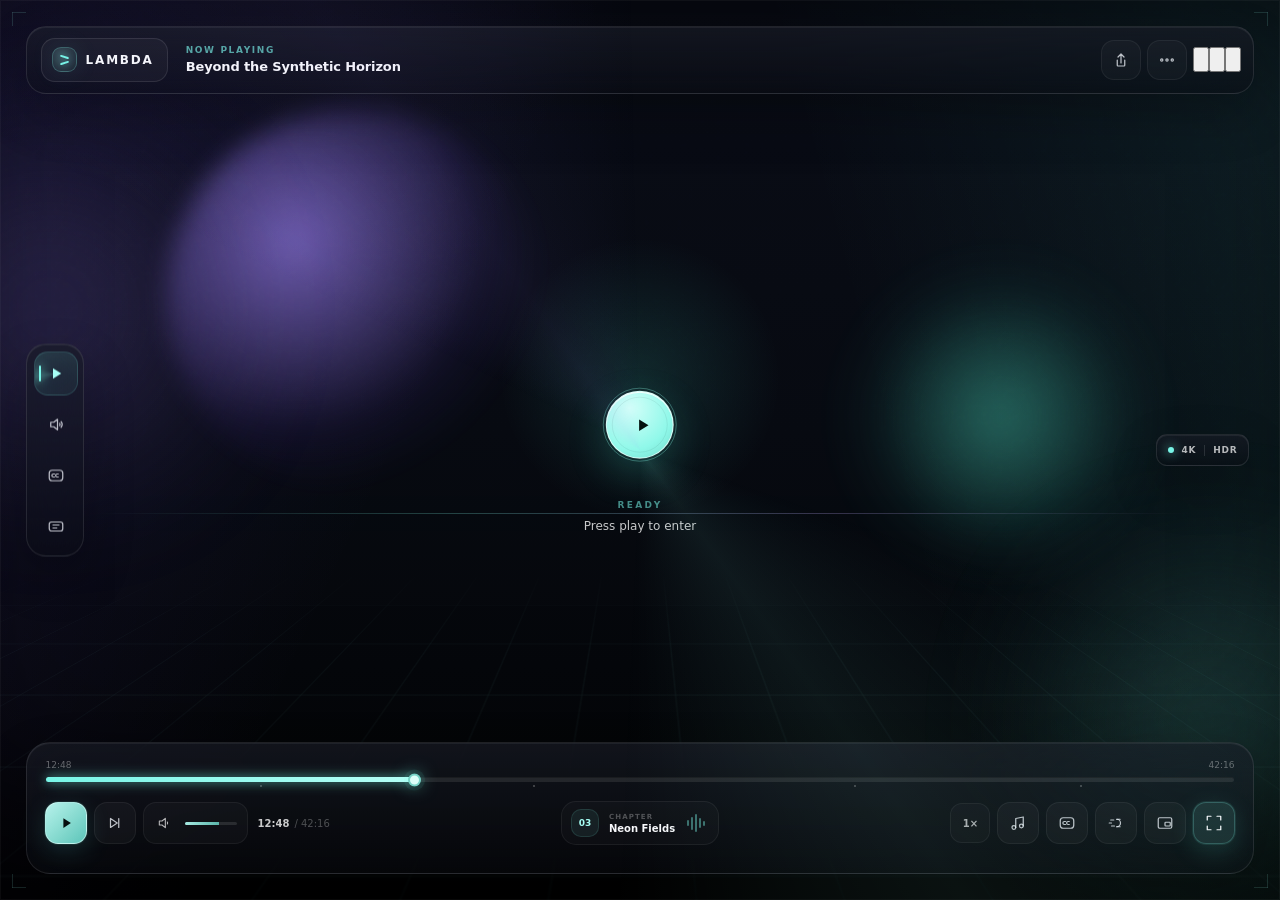
==== resources/vui/player.html @ df10dffe "Snapshot AMD FRC working baseline" ====
<!doctype html>
<html lang="en">
<head>
  <meta charset="UTF-8" />
  <meta name="viewport" content="width=device-width, initial-scale=1.0" />
  <meta name="theme-color" content="#07080b" />
  <title>LAMBDA Player</title>
  <link rel="stylesheet" href="./styles.css" />
  <link rel="stylesheet" href="./window.css" />
</head>
<body>
  <main class="page-shell">
    <div class="drag-strip" data-drag aria-hidden="true"></div>
    <section class="player" data-drag-mini aria-label="LAMBDA Player interface">
      <div class="ambient ambient-a"></div>
      <div class="ambient ambient-b"></div>
      <div class="noise"></div>
      <div class="scanline"></div>

      <div class="poster" aria-hidden="true">
        <div class="poster-orb orb-one"></div>
        <div class="poster-orb orb-two"></div>
        <div class="poster-grid"></div>
        <div class="poster-horizon"></div>
      </div>

      <header class="topbar glass-panel" data-drag>
        <div class="brand-chip" role="button" tabindex="0" data-nodrag title="Back to Home" aria-label="Back to Home">
          <span class="brand-mark"><i></i><i></i></span>
          <span>LAMBDA</span>
        </div>

        <div class="media-title">
          <span class="eyebrow">NOW PLAYING</span>
          <strong>Beyond the Synthetic Horizon</strong>
        </div>

        <div class="top-actions">
          <button class="icon-button soft" aria-label="Open file">
            <svg viewBox="0 0 24 24"><path d="M7 12v7a1 1 0 0 0 1 1h8a1 1 0 0 0 1-1v-7M12 16V4m0 0L8 8m4-4 4 4"/></svg>
          </button>
          <button class="icon-button soft" aria-label="More options">
            <svg viewBox="0 0 24 24"><circle cx="5" cy="12" r="1.5"/><circle cx="12" cy="12" r="1.5"/><circle cx="19" cy="12" r="1.5"/></svg>
          </button>
          <div data-window-controls></div>
        </div>
      </header>

      <aside class="side-rail glass-panel" aria-label="Quick actions">
        <button class="rail-button active" aria-label="Player mode">
          <span class="rail-glow"></span>
          <svg viewBox="0 0 24 24"><path d="M8 5v14l11-7z"/></svg>
        </button>
        <button class="rail-button" aria-label="Audio">
          <svg viewBox="0 0 24 24"><path d="M5 9v6h4l5 4V5L9 9H5zm12 1.5a3 3 0 0 1 0 3m1.8-5.2a6 6 0 0 1 0 7.4"/></svg>
        </button>
        <button class="rail-button" aria-label="Captions">
          <svg viewBox="0 0 24 24"><rect x="3" y="5" width="18" height="14" rx="4"/><path d="M10 10H8.5a2 2 0 0 0 0 4H10m5-4h-1.5a2 2 0 0 0 0 4H15"/></svg>
        </button>
        <button class="rail-button" aria-label="Cinema mode">
          <svg viewBox="0 0 24 24"><rect x="3" y="6" width="18" height="12" rx="3"/><path d="M8 10h8M8 14h5"/></svg>
        </button>
      </aside>

      <div class="center-state" aria-hidden="true">
        <button class="play-core" tabindex="-1">
          <span class="pulse pulse-a"></span>
          <span class="pulse pulse-b"></span>
          <span class="play-inner">
            <svg viewBox="0 0 24 24"><path d="M9 6.5v11l9-5.5z"/></svg>
          </span>
        </button>
        <div class="center-copy">
          <span>READY</span>
          <strong>Press play to enter</strong>
        </div>
      </div>

      <div class="quality-badge glass-panel" aria-hidden="true">
        <span class="status-dot"></span>
        <span>4K</span>
        <i></i>
        <span>HDR</span>
      </div>

      <section class="control-deck glass-panel" aria-label="Playback controls">
        <div class="timeline-wrap">
          <div class="timeline-labels">
            <span>12:48</span>
            <span>42:16</span>
          </div>
          <div class="timeline">
            <div class="buffered"></div>
            <div class="progress"></div>
            <div class="timeline-glow"></div>
            <div class="thumb"></div>
          </div>
          <div class="chapter-row" aria-hidden="true">
            <span style="left: 18%"></span>
            <span style="left: 41%"></span>
            <span style="left: 68%"></span>
            <span style="left: 87%"></span>
          </div>
        </div>

        <div class="controls-row">
          <div class="control-cluster left">
            <button class="icon-button strong" aria-label="Play">
              <svg viewBox="0 0 24 24"><path d="M8.5 5.5v13l10-6.5z"/></svg>
            </button>
            <button class="icon-button" aria-label="Next">
              <svg viewBox="0 0 24 24"><path d="M6 6v12l9-6zM17 6v12"/></svg>
            </button>
            <div class="volume-pill">
              <button class="mini-button" aria-label="Volume">
                <svg viewBox="0 0 24 24"><path d="M5 9v6h4l5 4V5L9 9H5zm12 1.5a3 3 0 0 1 0 3"/></svg>
              </button>
              <div class="volume-track"><span></span></div>
            </div>
            <div class="timecode"><strong>12:48</strong><span>/ 42:16</span></div>
          </div>

          <div class="control-cluster center">
            <div class="scene-pill">
              <span class="scene-index">03</span>
              <span class="scene-copy"><small>CHAPTER</small><strong>Neon Fields</strong></span>
              <span class="scene-wave" aria-hidden="true"><i></i><i></i><i></i><i></i><i></i></span>
            </div>
          </div>

          <div class="control-cluster right">
            <button class="text-button">1×</button>
            <button class="icon-button" aria-label="Audio">
              <svg viewBox="0 0 24 24"><path d="M9 18V6l10-2v12"/><circle cx="6.5" cy="18" r="2.5"/><circle cx="16.5" cy="16" r="2.5"/></svg>
            </button>
            <button class="icon-button" aria-label="Captions">
              <svg viewBox="0 0 24 24"><rect x="3" y="5" width="18" height="14" rx="4"/><path d="M10 10H8.5a2 2 0 0 0 0 4H10m5-4h-1.5a2 2 0 0 0 0 4H15"/></svg>
            </button>
            <button class="icon-button" aria-label="Smoothness">
              <svg viewBox="0 0 24 24"><path d="M3 12h3m-1-4h4m-3 8h4"/><path d="M13 7a5 5 0 1 1 0 10"/><path d="M13 7h4.5m-4.5 10h4.5"/></svg>
            </button>
            <button class="icon-button" aria-label="Mini player">
              <svg viewBox="0 0 24 24"><rect x="3" y="5" width="18" height="14" rx="2"/><rect x="12" y="11" width="7" height="5" rx="1"/></svg>
            </button>
            <button class="icon-button strong subtle" aria-label="Fullscreen">
              <svg viewBox="0 0 24 24"><path d="M8 3H3v5m13-5h5v5M8 21H3v-5m13 5h5v-5"/></svg>
            </button>
          </div>
        </div>
      </section>

      <div class="corner-mark corner-mark-tl"></div>
      <div class="corner-mark corner-mark-tr"></div>
      <div class="corner-mark corner-mark-bl"></div>
      <div class="corner-mark corner-mark-br"></div>
    </section>

    <p class="hint">LAMBDA Player · local playback</p>
  </main>
  <script src="qrc:///qtwebchannel/qwebchannel.js"></script>
  <script src="./window.js"></script>
  <script src="./player.js"></script>
</body>
</html>
---- resources/vui/styles.css ----
:root{--bg:#050609;--panel:rgba(15,18,26,0.58);--panel-hi:rgba(28,31,42,0.68);--line:rgba(255,255,255,0.10);--line-hi:rgba(255,255,255,0.18);--text:#f7f8fb;--muted:rgba(235,239,249,0.55);--dim:rgba(235,239,249,0.28);--cyan:#78f5e7;--cyan-2:#a7fff6;--violet:#a788ff;--blue:#6aa8ff;--shadow:0 32px 90px rgba(0,0,0,0.52);--ease:cubic-bezier(.2,.8,.2,1);}*{box-sizing:border-box;}html,body{min-height:100%;}body{margin:0;min-height:100vh;display:grid;place-items:center;overflow-x:hidden;background:radial-gradient(circle at 14% 10%,rgba(84,67,145,.16),transparent 30%),radial-gradient(circle at 88% 88%,rgba(27,111,105,.16),transparent 28%),var(--bg);color:var(--text);font-family:Inter,ui-sans-serif,system-ui,-apple-system,BlinkMacSystemFont,"Segoe UI",sans-serif;-webkit-font-smoothing:antialiased;}button{font:inherit;}button,.timeline,.volume-track{-webkit-tap-highlight-color:transparent;}.page-shell{width:min(96vw,1540px);padding:4vh 0;}.player{position:relative;width:100%;aspect-ratio:16 / 9;min-height:540px;overflow:hidden;isolation:isolate;border-radius:clamp(24px,2.6vw,42px);background:#070910;border:1px solid rgba(255,255,255,.11);box-shadow:var(--shadow),inset 0 1px rgba(255,255,255,.08);}.player::before{content:"";position:absolute;inset:0;z-index:20;pointer-events:none;border-radius:inherit;box-shadow:inset 0 0 0 1px rgba(255,255,255,.04),inset 0 -180px 180px -100px rgba(0,0,0,.8),inset 0 130px 120px -100px rgba(0,0,0,.5);}.player::after{content:"";position:absolute;z-index:40;inset:-60%;pointer-events:none;background:conic-gradient(from 0deg,transparent 0 30%,rgba(143,255,239,.07) 40%,transparent 51% 82%,rgba(152,126,255,.06) 90%,transparent 100%);animation:haloSpin 20s linear infinite;}.poster{position:absolute;inset:0;z-index:0;overflow:hidden;background:radial-gradient(circle at 50% 42%,rgba(84,255,230,.12),transparent 17%),linear-gradient(180deg,#0a0d17 0%,#070a11 48%,#030405 100%);}.poster::before{content:"";position:absolute;inset:0;background:linear-gradient(115deg,rgba(126,82,255,.10),transparent 36%),linear-gradient(255deg,rgba(77,255,218,.08),transparent 34%);animation:breathe 9s var(--ease) infinite alternate;}.poster-orb{position:absolute;border-radius:999px;filter:blur(1px);opacity:.8;}.orb-one{width:28vw;height:28vw;min-width:380px;min-height:380px;left:13%;top:12%;background:radial-gradient(circle at 34% 35%,rgba(162,134,255,.8),rgba(93,59,194,.12) 54%,transparent 72%);filter:blur(12px);animation:floatOrbA 14s var(--ease) infinite alternate;}.orb-two{width:24vw;height:24vw;min-width:330px;min-height:330px;right:9%;top:28%;background:radial-gradient(circle at 50% 50%,rgba(87,255,222,.45),rgba(40,163,149,.08) 54%,transparent 74%);filter:blur(18px);animation:floatOrbB 16s var(--ease) infinite alternate;}.poster-grid{position:absolute;left:-16%;right:-16%;bottom:-40%;height:76%;transform:perspective(500px) rotateX(65deg);transform-origin:top;background-image:linear-gradient(rgba(126,245,231,.12) 1px,transparent 1px),linear-gradient(90deg,rgba(126,245,231,.09) 1px,transparent 1px);background-size:62px 62px;mask-image:linear-gradient(to bottom,transparent,#000 20%,#000 60%,transparent);opacity:.38;animation:gridDrift 12s linear infinite;}.poster-horizon{position:absolute;left:7%;right:7%;top:57%;height:1px;background:linear-gradient(90deg,transparent,rgba(130,255,238,.24),rgba(190,175,255,.26),transparent);box-shadow:0 0 28px rgba(130,255,238,.22);}.noise{position:absolute;z-index:4;inset:0;opacity:.12;pointer-events:none;background-image:url("data:image/svg+xml,%3Csvg viewBox='0 0 180 180' xmlns='http://www.w3.org/2000/svg'%3E%3Cfilter id='n'%3E%3CfeTurbulence type='fractalNoise' baseFrequency='.9' numOctaves='3' stitchTiles='stitch'/%3E%3C/filter%3E%3Crect width='100%25' height='100%25' filter='url(%23n)' opacity='.22'/%3E%3C/svg%3E");mix-blend-mode:soft-light;}.scanline{position:absolute;z-index:5;top:-10%;left:0;right:0;height:90px;pointer-events:none;opacity:.16;background:linear-gradient(to bottom,transparent,rgba(145,255,240,.08),transparent);animation:scan 8s linear infinite;}.ambient{position:absolute;z-index:2;width:260px;height:260px;border-radius:50%;filter:blur(90px);pointer-events:none;opacity:.2;}.ambient-a{left:-80px;top:20%;background:var(--violet);animation:ambientA 10s var(--ease) infinite alternate;}.ambient-b{right:-60px;bottom:5%;background:var(--cyan);animation:ambientB 12s var(--ease) infinite alternate;}.glass-panel{background:linear-gradient(180deg,rgba(25,28,38,.66),rgba(11,13,19,.47));border:1px solid var(--line);box-shadow:inset 0 1px rgba(255,255,255,.06),0 20px 50px rgba(0,0,0,.24);backdrop-filter:blur(24px) saturate(130%);-webkit-backdrop-filter:blur(24px) saturate(130%);}.topbar{position:absolute;z-index:30;top:clamp(18px,2vw,30px);left:clamp(18px,2vw,30px);right:clamp(18px,2vw,30px);min-height:68px;display:grid;grid-template-columns:auto 1fr auto;align-items:center;gap:18px;padding:10px 12px 10px 14px;border-radius:20px;transform:translateY(0);transition:border-color .4s var(--ease),background .4s var(--ease),transform .4s var(--ease);}.topbar:hover{border-color:var(--line-hi);transform:translateY(-2px);}.brand-chip{display:inline-flex;align-items:center;gap:9px;height:44px;padding:0 13px 0 10px;border-radius:14px;border:1px solid rgba(255,255,255,.10);background:rgba(255,255,255,.035);font-weight:700;font-size:12px;letter-spacing:.15em;}.brand-mark{position:relative;display:inline-grid;place-items:center;width:25px;height:25px;border-radius:9px;border:1px solid rgba(136,255,239,.24);background:radial-gradient(circle at 35% 30%,rgba(163,255,247,.2),rgba(113,239,224,.05));box-shadow:0 0 24px rgba(113,239,224,.1);}.brand-mark i{position:absolute;width:9px;height:1.5px;border-radius:8px;background:var(--cyan);box-shadow:0 0 8px rgba(120,245,231,.7);}.brand-mark i:first-child{transform:translateY(-3px) rotate(18deg);}.brand-mark i:last-child{transform:translateY(3px) rotate(-18deg);}.media-title{min-width:0;}.media-title .eyebrow{display:block;color:var(--cyan);opacity:.66;font-size:9px;font-weight:700;letter-spacing:.18em;margin-bottom:4px;}.media-title strong{display:block;overflow:hidden;text-overflow:ellipsis;white-space:nowrap;font-size:13px;font-weight:600;letter-spacing:-.01em;}.top-actions,.control-cluster{display:flex;align-items:center;}.top-actions{gap:7px;}.icon-button,.rail-button,.mini-button,.text-button{position:relative;display:inline-grid;place-items:center;border:0;outline:0;color:rgba(245,248,255,.76);cursor:pointer;transition:transform .28s var(--ease),color .28s var(--ease),background .28s var(--ease),border-color .28s var(--ease),box-shadow .28s var(--ease);}.icon-button{width:42px;height:42px;border-radius:13px;background:rgba(255,255,255,.035);border:1px solid rgba(255,255,255,.06);}.icon-button.soft{width:40px;height:40px;background:rgba(255,255,255,.028);}.icon-button svg,.rail-button svg,.mini-button svg{width:18px;height:18px;fill:none;stroke:currentColor;stroke-width:1.65;stroke-linecap:round;stroke-linejoin:round;}.icon-button svg path[d^="M8.5"],.rail-button svg path[d^="M8 5"]{fill:currentColor;stroke:none;}.icon-button:hover,.text-button:hover{color:#fff;background:rgba(255,255,255,.08);border-color:rgba(255,255,255,.13);transform:translateY(-2px) scale(1.035);}.icon-button:active,.rail-button:active{transform:scale(.96);}.icon-button.strong{color:#06100f;background:linear-gradient(135deg,rgba(193,255,247,.95),rgba(112,239,223,.82));border-color:rgba(223,255,251,.55);box-shadow:0 0 0 1px rgba(114,248,230,.09),0 7px 26px rgba(102,238,220,.16);}.icon-button.strong:hover{box-shadow:0 0 0 1px rgba(114,248,230,.14),0 10px 34px rgba(102,238,220,.26);}.icon-button.strong.subtle{color:var(--text);background:rgba(131,250,234,.12);border-color:rgba(131,250,234,.22);}.side-rail{position:absolute;z-index:30;left:clamp(18px,2vw,30px);top:50%;transform:translateY(-50%);display:flex;flex-direction:column;gap:7px;width:58px;padding:7px;border-radius:20px;}.rail-button{width:44px;height:44px;border-radius:14px;background:transparent;border:1px solid transparent;overflow:hidden;}.rail-button:hover{background:rgba(255,255,255,.055);color:#fff;transform:scale(1.055);}.rail-button.active{color:var(--cyan-2);background:linear-gradient(145deg,rgba(121,249,232,.13),rgba(121,249,232,.04));border-color:rgba(121,249,232,.16);box-shadow:inset 0 0 25px rgba(121,249,232,.04);}.rail-button.active::after{content:"";position:absolute;left:4px;top:13px;bottom:13px;width:2px;border-radius:4px;background:var(--cyan);box-shadow:0 0 10px var(--cyan);}.rail-glow{position:absolute;inset:-50%;background:conic-gradient(from 0deg,transparent 0 65%,rgba(126,245,231,.14),transparent 80% 100%);animation:haloSpin 5s linear infinite;}.center-state{position:absolute;z-index:15;left:50%;top:50%;transform:translate(-50%,-47%);display:flex;flex-direction:column;align-items:center;gap:20px;text-align:center;}.play-core{position:relative;width:96px;height:96px;display:grid;place-items:center;border:0;border-radius:50%;background:transparent;pointer-events:none;}.play-inner{position:relative;z-index:3;width:68px;height:68px;display:grid;place-items:center;border-radius:50%;color:#04110e;background:radial-gradient(circle at 35% 25%,#d4fff9,#8ff8e9 64%,#70daca 100%);border:1px solid rgba(255,255,255,.65);box-shadow:0 14px 40px rgba(70,226,205,.22),inset 0 1px rgba(255,255,255,.85);animation:playFloat 3.8s var(--ease) infinite alternate;}.play-inner::before{content:"";position:absolute;inset:5px;border-radius:inherit;border:1px solid rgba(4,40,34,.07);}.play-inner svg{width:25px;height:25px;transform:translateX(2px);fill:currentColor;}.pulse{position:absolute;inset:11px;border-radius:50%;border:1px solid rgba(143,248,233,.18);animation:pulseRing 3.2s var(--ease) infinite;}.pulse-b{animation-delay:1.55s;}.center-copy span{color:var(--cyan);opacity:.55;font-size:9px;font-weight:700;letter-spacing:.26em;}.center-copy strong{display:block;margin-top:7px;color:rgba(255,255,255,.78);font-size:12px;font-weight:500;}.quality-badge{position:absolute;z-index:25;right:clamp(20px,2.4vw,36px);top:50%;transform:translateY(-50%);display:flex;align-items:center;gap:8px;height:32px;padding:0 11px;border-radius:11px;color:rgba(255,255,255,.7);font-size:9px;font-weight:700;letter-spacing:.08em;}.quality-badge i{width:1px;height:11px;background:rgba(255,255,255,.12);}.status-dot{width:6px;height:6px;border-radius:50%;background:var(--cyan);box-shadow:0 0 11px var(--cyan);animation:statusPulse 2.4s var(--ease) infinite;}.control-deck{position:absolute;z-index:30;left:clamp(18px,2vw,30px);right:clamp(18px,2vw,30px);bottom:clamp(18px,2vw,30px);min-height:132px;padding:17px 18px 14px;border-radius:24px;transition:transform .4s var(--ease),border-color .4s var(--ease),background .4s var(--ease);}.control-deck:hover{transform:translateY(-2px);border-color:rgba(255,255,255,.16);}.timeline-wrap{position:relative;padding:0 1px 11px;}.timeline-labels{display:flex;justify-content:space-between;margin-bottom:7px;color:rgba(255,255,255,.36);font-size:9px;font-variant-numeric:tabular-nums;}.timeline{position:relative;height:5px;border-radius:999px;overflow:visible;background:rgba(255,255,255,.09);box-shadow:inset 0 1px rgba(0,0,0,.28);}.buffered,.progress,.timeline-glow{position:absolute;left:0;top:0;height:100%;border-radius:inherit;}.buffered{width:52%;background:rgba(255,255,255,.13);}.progress{width:31%;z-index:2;background:linear-gradient(90deg,var(--cyan),#b5fff6);box-shadow:0 0 10px rgba(119,245,231,.36);}.timeline-glow{width:31%;z-index:1;filter:blur(7px);opacity:.45;background:var(--cyan);animation:timelineBreath 2.8s var(--ease) infinite alternate;}.thumb{position:absolute;z-index:4;left:31%;top:50%;width:13px;height:13px;margin-left:-6px;transform:translateY(-50%);border-radius:50%;background:#ddfff9;border:2px solid rgba(78,194,179,.7);box-shadow:0 0 0 4px rgba(118,245,229,.07),0 0 17px rgba(118,245,229,.56);transition:transform .28s var(--ease),box-shadow .28s var(--ease);}.timeline:hover .thumb{transform:translateY(-50%) scale(1.25);box-shadow:0 0 0 7px rgba(118,245,229,.08),0 0 25px rgba(118,245,229,.65);}.chapter-row{position:relative;height:8px;}.chapter-row span{position:absolute;top:3px;width:2px;height:2px;border-radius:50%;background:rgba(255,255,255,.28);}.controls-row{display:grid;grid-template-columns:1fr auto 1fr;align-items:center;gap:18px;}.control-cluster{gap:7px;min-width:0;}.control-cluster.left{justify-self:start;}.control-cluster.center{justify-self:center;}.control-cluster.right{justify-self:end;}.volume-pill{height:42px;display:flex;align-items:center;gap:7px;padding:0 10px 0 7px;border-radius:13px;background:rgba(255,255,255,.028);border:1px solid rgba(255,255,255,.055);transition:background .28s var(--ease),border-color .28s var(--ease),transform .28s var(--ease);}.volume-pill:hover{background:rgba(255,255,255,.05);border-color:rgba(255,255,255,.11);transform:translateY(-1px);}.mini-button{width:27px;height:27px;padding:0;color:rgba(255,255,255,.7);background:transparent;}.mini-button svg{width:16px;height:16px;}.volume-track{position:relative;width:52px;height:3px;overflow:hidden;border-radius:99px;background:rgba(255,255,255,.11);}.volume-track span{display:block;width:66%;height:100%;background:linear-gradient(90deg,rgba(180,255,245,.9),rgba(112,241,224,.7));}.timecode{display:flex;align-items:baseline;gap:5px;margin-left:3px;white-space:nowrap;font-size:10px;font-variant-numeric:tabular-nums;}.timecode strong{color:rgba(255,255,255,.79);font-weight:600;}.timecode span{color:rgba(255,255,255,.28);}.scene-pill{height:44px;display:flex;align-items:center;gap:10px;padding:0 13px 0 9px;border-radius:15px;border:1px solid rgba(255,255,255,.06);background:rgba(255,255,255,.025);transition:background .28s var(--ease),border-color .28s var(--ease),transform .28s var(--ease);}.scene-pill:hover{background:rgba(255,255,255,.045);border-color:rgba(255,255,255,.11);transform:translateY(-1px);}.scene-index{display:grid;place-items:center;width:28px;height:28px;border-radius:10px;color:var(--cyan-2);font-size:9px;font-weight:700;background:rgba(122,246,230,.07);border:1px solid rgba(122,246,230,.12);}.scene-copy small{display:block;color:rgba(255,255,255,.28);font-size:7px;font-weight:700;letter-spacing:.16em;margin-bottom:2px;}.scene-copy strong{display:block;font-size:10px;font-weight:600;white-space:nowrap;}.scene-wave{display:flex;align-items:center;gap:2px;height:20px;margin-left:2px;}.scene-wave i{width:2px;height:6px;border-radius:8px;background:rgba(122,246,230,.42);animation:wave 1.4s ease-in-out infinite alternate;}.scene-wave i:nth-child(2){height:13px;animation-delay:.15s;}.scene-wave i:nth-child(3){height:18px;animation-delay:.3s;}.scene-wave i:nth-child(4){height:10px;animation-delay:.45s;}.scene-wave i:nth-child(5){height:5px;animation-delay:.6s;}.text-button{width:40px;height:40px;border-radius:12px;border:1px solid rgba(255,255,255,.055);color:rgba(255,255,255,.65);background:rgba(255,255,255,.025);font-size:10px;font-weight:600;}.corner-mark{position:absolute;z-index:24;width:20px;height:20px;opacity:.35;pointer-events:none;}.corner-mark::before,.corner-mark::after{content:"";position:absolute;background:rgba(143,248,233,.42);box-shadow:0 0 8px rgba(143,248,233,.15);}.corner-mark::before{width:14px;height:1px;}.corner-mark::after{width:1px;height:14px;}.corner-mark-tl{left:12px;top:12px;}.corner-mark-tr{right:12px;top:12px;transform:rotate(90deg);}.corner-mark-bl{left:12px;bottom:12px;transform:rotate(-90deg);}.corner-mark-br{right:12px;bottom:12px;transform:rotate(180deg);}.hint{margin:14px 0 0;text-align:center;color:rgba(255,255,255,.29);font-size:11px;letter-spacing:.03em;}@keyframes haloSpin{to{transform:rotate(360deg);}}@keyframes breathe{0%{opacity:.65;transform:scale(1);}100%{opacity:1;transform:scale(1.035);}}@keyframes floatOrbA{0%{transform:translate3d(-3%,2%,0) scale(.95);}100%{transform:translate3d(5%,-4%,0) scale(1.08);}}@keyframes floatOrbB{0%{transform:translate3d(4%,-3%,0) scale(.96);}100%{transform:translate3d(-7%,6%,0) scale(1.07);}}@keyframes gridDrift{to{background-position:0 62px,62px 0;}}@keyframes scan{0%{transform:translateY(-150px);}100%{transform:translateY(1000px);}}@keyframes ambientA{to{transform:translate(50px,-30px) scale(1.2);opacity:.28;}}@keyframes ambientB{to{transform:translate(-40px,25px) scale(1.15);opacity:.26;}}@keyframes playFloat{to{transform:translateY(-5px) scale(1.025);box-shadow:0 20px 56px rgba(70,226,205,.3),inset 0 1px rgba(255,255,255,.9);}}@keyframes pulseRing{0%{transform:scale(.7);opacity:0;}30%{opacity:.55;}100%{transform:scale(1.85);opacity:0;}}@keyframes statusPulse{0%,100%{opacity:.65;box-shadow:0 0 7px var(--cyan);}50%{opacity:1;box-shadow:0 0 15px var(--cyan);}}@keyframes timelineBreath{to{opacity:.8;filter:blur(9px);}}@keyframes wave{0%{transform:scaleY(.55);opacity:.45;}100%{transform:scaleY(1.15);opacity:1;}}@media (max-width:980px){.player{min-height:620px;aspect-ratio:4 / 3;}.control-deck{min-height:154px;}.controls-row{grid-template-columns:1fr auto;grid-template-areas:"left right" "center center";row-gap:10px;}.control-cluster.left{grid-area:left;}.control-cluster.center{grid-area:center;}.control-cluster.right{grid-area:right;}.scene-pill{height:38px;}.quality-badge{display:none;}}@media (max-width:720px){.page-shell{width:100%;padding:0;}.player{min-height:100svh;aspect-ratio:auto;border-radius:0;border-left:0;border-right:0;}.topbar{top:12px;left:12px;right:12px;min-height:60px;border-radius:18px;}.brand-chip{width:42px;padding:0;justify-content:center;}.brand-chip>span:last-child{display:none;}.media-title strong{max-width:44vw;}.side-rail{left:12px;top:44%;}.center-state{top:43%;}.control-deck{left:12px;right:12px;bottom:12px;padding:15px 13px 13px;border-radius:22px;}.controls-row{grid-template-columns:1fr auto;gap:8px;}.volume-pill,.timecode,.control-cluster.right .text-button,.control-cluster.right .icon-button:nth-of-type(2),.control-cluster.right .icon-button:nth-of-type(3){display:none;}.control-cluster{gap:5px;}.icon-button{width:40px;height:40px;}.hint{display:none;}}@media (prefers-reduced-motion:reduce){*,*::before,*::after{animation-duration:.001ms !important;animation-iteration-count:1 !important;scroll-behavior:auto !important;}}
@font-face{font-family:Inter;font-style:normal;font-weight:100 900;font-display:swap;src:url("./InterVariable.woff2") format("woff2")}
html,body{background:transparent!important}
body{overflow:hidden}
.brand-chip{cursor:pointer}
.hint{display:none!important}
.player.media-active{background:transparent}
.player.media-active .poster,
.player.media-active .ambient,
.player.media-active .noise,
.player.media-active .scanline{display:none!important;animation:none!important;pointer-events:none}
/* These pseudo-elements sit above the native video, not inside .poster. */
.player.media-active::before,.player.media-active::after{display:none!important;animation:none!important;content:none!important}
.poster,.ambient,.noise,.scanline{transition:opacity .35s var(--ease)}
.center-state{transition:opacity .25s var(--ease),transform .25s var(--ease)}
.center-state.lambda-hidden{display:none!important;opacity:0;pointer-events:none}
.player.lambda-chrome-hidden .topbar,
.player.lambda-chrome-hidden .side-rail,
.player.lambda-chrome-hidden .control-deck,
.player.lambda-chrome-hidden .quality-badge,
.player.lambda-chrome-hidden .corner-mark,
.player.lambda-chrome-hidden .center-state{opacity:0!important;pointer-events:none!important}
.topbar,.side-rail,.control-deck,.quality-badge,.corner-mark{transition:opacity .25s var(--ease),border-color .4s var(--ease),background .4s var(--ease)}
.play-core{pointer-events:auto;cursor:pointer}
.timeline,.volume-track{cursor:pointer}
.icon-button[aria-label="Picture in picture"]{opacity:.28;cursor:not-allowed;pointer-events:none}
.lambda-settings{position:absolute;z-index:55;right:clamp(18px,2vw,30px);bottom:clamp(164px,13vw,190px);width:min(410px,calc(100% - 36px));max-height:min(58vh,520px);overflow:auto;padding:15px;border-radius:20px;opacity:0;transform:translateY(12px) scale(.985);pointer-events:none;transition:opacity .25s var(--ease),transform .25s var(--ease)}
.lambda-settings.open{opacity:1;transform:none;pointer-events:auto}
.lambda-settings-head{display:flex;align-items:center;justify-content:space-between;margin-bottom:12px}
.lambda-settings-head strong{font-size:12px;letter-spacing:.02em}
.lambda-settings-close{width:30px;height:30px;border-radius:10px;border:1px solid rgba(255,255,255,.08);background:rgba(255,255,255,.04);color:rgba(255,255,255,.7);cursor:pointer}
.lambda-group{padding:10px 0;border-top:1px solid rgba(255,255,255,.07)}
.lambda-group:first-of-type{border-top:0}
.lambda-group h4{margin:0 0 8px;color:rgba(120,245,231,.68);font-size:8px;letter-spacing:.16em;text-transform:uppercase}
.lambda-options{display:flex;flex-wrap:wrap;gap:7px}
.lambda-option{min-height:34px;padding:0 11px;border-radius:10px;border:1px solid rgba(255,255,255,.07);background:rgba(255,255,255,.035);color:rgba(255,255,255,.7);cursor:pointer;font-size:9px}
.lambda-option:hover{color:#fff;border-color:rgba(120,245,231,.24);background:rgba(255,255,255,.07)}
.lambda-option.selected{color:#07100f;background:linear-gradient(135deg,#d1fff9,#79eddd);border-color:#b6fff6}
.lambda-option:disabled{opacity:.28;cursor:not-allowed}
.lambda-option-group{flex:0 0 100%;margin:6px 0 1px;color:rgba(120,245,231,.62);font-size:8px;font-weight:800;letter-spacing:.16em;text-transform:uppercase}
.lambda-option-group:first-child{margin-top:0}
.lambda-group[data-group=subtitles] .lambda-options{max-height:min(46vh,380px);overflow-y:auto;padding-right:4px;scrollbar-width:thin}
.lambda-action{width:100%;margin-top:8px}
.lambda-settings[data-focus="audio"] .lambda-group:not([data-group="audio"]),
.lambda-settings[data-focus="subtitles"] .lambda-group:not([data-group="subtitles"]){display:none}
@media(max-width:720px){.lambda-settings{right:12px;bottom:174px;width:calc(100% - 24px)}}

/* ==== LAMBDA Player v0.2.2 polish ========================================
   Window-filling responsive layout, native video mask, window states. */
:root{--shell-pad:0px;--player-radius:0px}
html,body{height:100%}
body{display:block;min-height:0;overflow:hidden}
.page-shell{position:relative;width:100vw!important;height:100vh;padding:var(--shell-pad)!important}
.drag-strip{position:absolute;left:0;right:0;top:0;height:max(var(--shell-pad),6px)}
/* Fill the native window; DWM rounds the actual outer edge. An inset card
   and a 200vmax masking shadow left a rounded UI inside a square backing. */
.player{width:100%;height:100%;min-height:0!important;aspect-ratio:auto!important;border-radius:var(--player-radius)!important;border:0!important;box-shadow:none!important}
.player.media-active{border-color:rgba(255,255,255,.08)!important}
html.is-maximized{--shell-pad:0px}
html.is-fullscreen,html.is-mini{--shell-pad:0px}
html.is-fullscreen .player,html.is-mini .player{border-radius:0!important;border:0!important;box-shadow:none!important}
html.is-fullscreen .corner-mark,html.is-mini .corner-mark,html.is-fullscreen .drag-strip{display:none}

/* Chrome show/hide (fullscreen auto-hide) slides as well as fades. */
.topbar,.side-rail,.control-deck,.quality-badge,.corner-mark{transition:opacity .32s var(--ease),transform .38s var(--ease),border-color .4s var(--ease),background .4s var(--ease)}
.player.lambda-chrome-hidden .topbar{transform:translateY(-14px)}
.player.lambda-chrome-hidden .control-deck{transform:translateY(16px)}
.player.lambda-chrome-hidden .side-rail{transform:translate(-14px,-50%)}
.player.lambda-chrome-hidden,.player.lambda-chrome-hidden *{cursor:none!important}

/* Buttons: pressed state and disabled state everywhere. */
.icon-button:disabled,.text-button:disabled{opacity:.3;cursor:default;transform:none!important;pointer-events:none}
.icon-button.active,.text-button.active{color:var(--cyan-2);background:rgba(121,249,232,.1);border-color:rgba(121,249,232,.24)}
.mini-button.active{color:#ffb35c}
.top-actions{gap:6px}
.brand-chip{transition:background .25s var(--ease),border-color .25s var(--ease),transform .25s var(--ease)}
.brand-chip:hover{background:rgba(255,255,255,.07);border-color:rgba(121,249,232,.22);transform:translateY(-1px)}
.brand-chip:active{transform:scale(.97)}
.brand-chip:focus-visible{outline:2px solid rgba(120,245,231,.55);outline-offset:2px}

/* Timeline: buffered range, scrubbing, hover time preview. */
.buffered{width:0;transition:width .4s linear}
.timeline{height:5px;transition:height .2s var(--ease)}
.timeline:hover,.timeline.scrubbing{height:7px}
.timeline::before{content:"";position:absolute;left:0;right:0;top:-9px;bottom:-9px}
.timeline.scrubbing .thumb{transform:translateY(-50%) scale(1.35)}
.timeline-tip{position:absolute;z-index:6;bottom:15px;left:0;transform:translateX(-50%) translateY(4px);padding:4px 7px;border-radius:7px;background:rgba(10,13,19,.92);border:1px solid rgba(255,255,255,.12);color:#e9fffb;font-size:10px;font-weight:600;font-variant-numeric:tabular-nums;white-space:nowrap;pointer-events:none;opacity:0;transition:opacity .15s var(--ease),transform .15s var(--ease)}
.timeline.tip-visible .timeline-tip{opacity:1;transform:translateX(-50%) translateY(0)}

/* Loading state for the center button. */
.player.is-loading .play-inner svg{opacity:0}
.player.is-loading .play-inner::after{content:"";position:absolute;inset:18px;border-radius:50%;border:2.5px solid rgba(4,17,14,.18);border-top-color:#04110e;animation:lambdaSpin .8s linear infinite}
@keyframes lambdaSpin{to{transform:rotate(360deg)}}
.center-copy strong{max-width:min(520px,70vw);overflow:hidden;text-overflow:ellipsis;white-space:nowrap}

/* RIFE indicator on the quality badge. */
.quality-badge.rife-on{border-color:rgba(121,249,232,.28);color:var(--cyan-2)}

/* Settings panel: animated, themed scrollbar, focused groups. */
.lambda-settings{transform-origin:bottom right;transition:opacity .26s var(--ease),transform .3s var(--ease)}
.lambda-settings-close{transition:background .2s var(--ease),color .2s var(--ease),transform .2s var(--ease)}
.lambda-settings-close:hover{color:#fff;background:rgba(255,255,255,.1)}
.lambda-settings-close:active{transform:scale(.92)}
.lambda-option{transition:color .2s var(--ease),background .2s var(--ease),border-color .2s var(--ease),transform .15s var(--ease)}
.lambda-option:active:not(:disabled){transform:scale(.97)}
.lambda-settings[data-focus="speed"] .lambda-group:not([data-group="speed"]){display:none}
.lambda-settings::-webkit-scrollbar{width:10px}
.lambda-settings::-webkit-scrollbar-thumb{border-width:3px;border-right-width:3px}

/* Short windows: keep controls clear of each other. */
@media (max-height:640px){.side-rail{display:none}.quality-badge{display:none}.center-state{gap:12px}.play-core{transform:scale(.82)}}
@media (max-height:520px){.center-copy{display:none}.scene-pill{display:none}}

/* Mini player (always on top): compact chrome that appears on hover. */
html.is-mini .side-rail,html.is-mini .quality-badge,html.is-mini .center-copy,html.is-mini .scene-pill,
html.is-mini .timeline-labels,html.is-mini .media-title .eyebrow,html.is-mini .chapter-row,
html.is-mini .top-actions .icon-button,html.is-mini .control-cluster.right .icon-button:not([aria-label="Mini player"]),
html.is-mini .control-cluster.right .text-button,html.is-mini .timecode,html.is-mini .volume-pill{display:none!important}
html.is-mini .topbar{top:8px;left:8px;right:8px;min-height:0;padding:5px 6px 5px 7px;gap:8px;border-radius:14px}
html.is-mini .brand-chip{height:32px;width:32px;padding:0;justify-content:center;border-radius:10px}
html.is-mini .brand-chip>span:last-child{display:none}
html.is-mini .brand-mark{width:22px;height:22px}
html.is-mini .media-title strong{font-size:11px}
html.is-mini .window-controls{border-left:0;padding-left:0;margin-left:0}
html.is-mini .wc-btn{width:28px;height:28px;border-radius:9px}
html.is-mini .control-deck{left:8px;right:8px;bottom:8px;min-height:0;padding:10px 10px 8px;border-radius:15px}
html.is-mini .timeline-wrap{padding-bottom:8px}
html.is-mini .controls-row{grid-template-columns:1fr auto}
html.is-mini .icon-button{width:32px;height:32px;border-radius:10px}
html.is-mini .center-state{transform:translate(-50%,-50%) scale(.62)}
html.is-mini .lambda-settings{display:none}
html.is-mini .player:not(:hover) .topbar,html.is-mini .player:not(:hover) .control-deck{opacity:0;pointer-events:none}
html.is-mini .player:not(:hover) .topbar{transform:translateY(-8px)}
html.is-mini .player:not(:hover) .control-deck{transform:translateY(8px)}

/* Glass panels over a playing video: the page cannot blur the native video
   underneath, so raise opacity for legibility over bright frames. */
.player.media-active .glass-panel{background:linear-gradient(180deg,rgba(20,23,32,.84),rgba(10,12,18,.78));border-color:rgba(255,255,255,.1)}
.player.media-active .quality-badge{background:rgba(12,14,20,.8)}
/* One control per panel: Audio, Subtitles, Smoothness, Speed, Fullscreen picture */
.lambda-settings[data-focus="interpolation"] .lambda-group:not([data-group="interpolation"]),
.lambda-settings[data-focus="picture"] .lambda-group:not([data-group="picture"]){display:none}
.icon-button.interp-on{color:var(--cyan-2)}
.lambda-settings[data-focus] .lambda-group>h4{display:none}
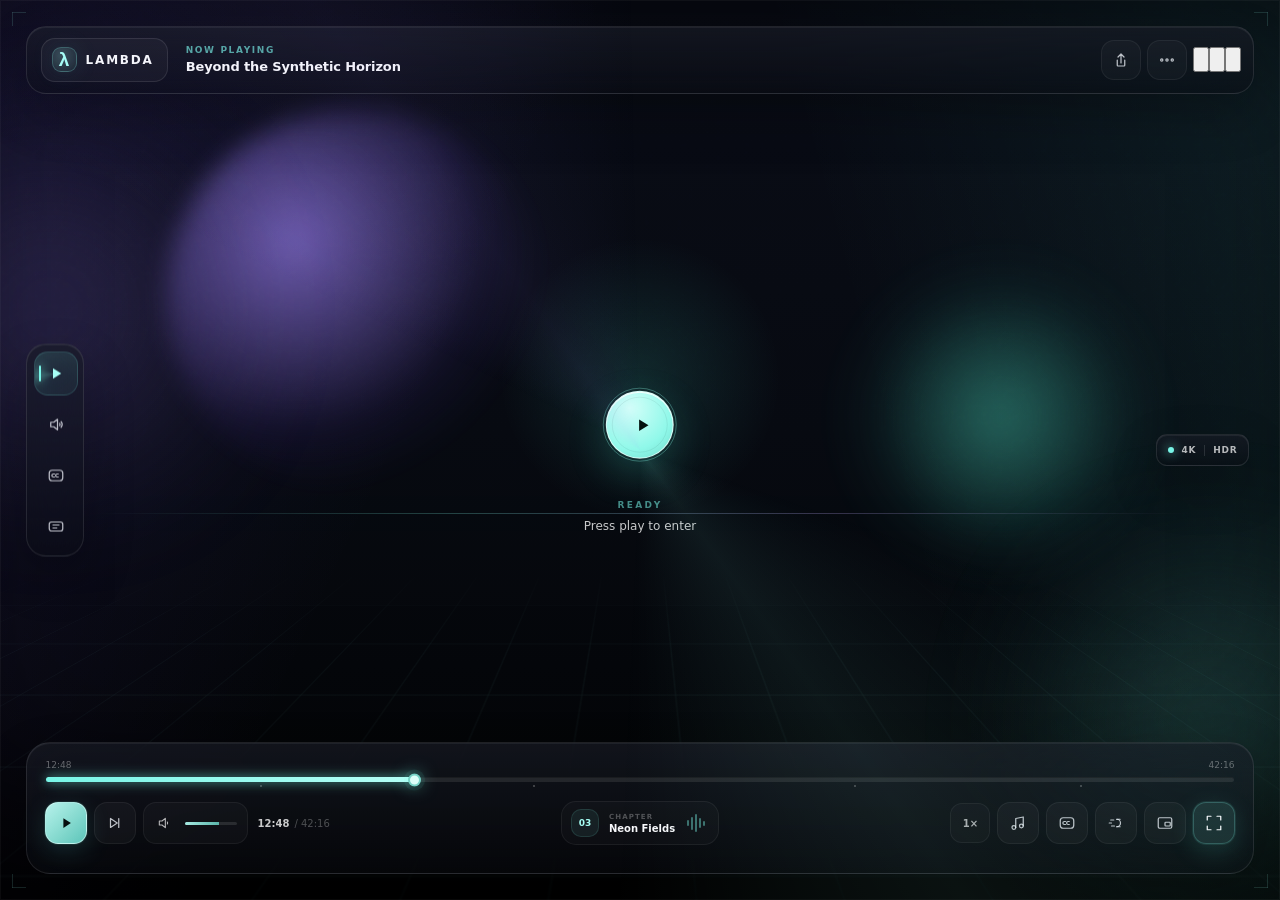
==== commit 184a6ecf: "Release version 0.2.6" ====
--- a/resources/vui/player.html
+++ b/resources/vui/player.html
@@ -7,6 +7,7 @@
   <title>LAMBDA Player</title>
   <link rel="stylesheet" href="./styles.css" />
   <link rel="stylesheet" href="./window.css" />
+  <link rel="stylesheet" href="./motion.css" />
 </head>
 <body>
   <main class="page-shell">
@@ -26,7 +27,7 @@
 
       <header class="topbar glass-panel" data-drag>
         <div class="brand-chip" role="button" tabindex="0" data-nodrag title="Back to Home" aria-label="Back to Home">
-          <span class="brand-mark"><i></i><i></i></span>
+          <span class="brand-mark" aria-hidden="true">λ</span>
           <span>LAMBDA</span>
         </div>
 
@@ -161,4 +162,4 @@
   <script src="./window.js"></script>
   <script src="./player.js"></script>
 </body>
-</html>+</html>
--- a/resources/vui/motion.css
+++ b/resources/vui/motion.css
@@ -0,0 +1,388 @@
+/* Shared motion language for the Home, catalog and playback surfaces. */
+:root {
+  --motion-ease: cubic-bezier(.22, 1, .36, 1);
+  --motion-snap: cubic-bezier(.2, .9, .25, 1);
+}
+
+@keyframes view-arrive {
+  from { opacity: 0; }
+  to { opacity: 1; }
+}
+
+@keyframes content-arrive {
+  from { opacity: 0; transform: translate3d(0, 16px, 0) scale(.985); }
+  to { opacity: 1; transform: translate3d(0, 0, 0) scale(1); }
+}
+
+@keyframes chrome-arrive {
+  from { opacity: 0; transform: translate3d(0, -9px, 0) scale(.99); }
+  to { opacity: 1; transform: translate3d(0, 0, 0) scale(1); }
+}
+
+@keyframes rail-arrive {
+  from { opacity: 0; transform: translate3d(-8px, -50%, 0) scale(.98); }
+  to { opacity: 1; transform: translate3d(0, -50%, 0) scale(1); }
+}
+
+@keyframes badge-arrive {
+  from { opacity: 0; transform: translate3d(10px, -50%, 0) scale(.98); }
+  to { opacity: 1; transform: translate3d(0, -50%, 0) scale(1); }
+}
+
+@keyframes center-arrive {
+  from { opacity: 0; transform: translate(-50%, -42%) scale(.96); }
+  to { opacity: 1; transform: translate(-50%, -47%) scale(1); }
+}
+
+@keyframes value-arrive {
+  0% { opacity: .35; transform: translateY(4px) scale(.97); filter: blur(2px); }
+  65% { opacity: 1; transform: translateY(-1px) scale(1.015); filter: blur(0); }
+  100% { opacity: 1; transform: translateY(0) scale(1); filter: blur(0); }
+}
+
+@keyframes sheen-pass {
+  from { transform: translateX(-155%) rotate(22deg); }
+  to { transform: translateX(240%) rotate(22deg); }
+}
+
+@keyframes ripple-soft {
+  0% { box-shadow: 0 0 0 0 rgba(120, 245, 231, .24); }
+  100% { box-shadow: 0 0 0 10px rgba(120, 245, 231, 0); }
+}
+
+@keyframes settings-item-arrive {
+  from { opacity: 0; transform: translateY(8px); }
+  to { opacity: 1; transform: translateY(0); }
+}
+
+@keyframes launch-mark-arrive {
+  from { opacity: 0; transform: translateY(18px) scale(.72) rotate(-11deg); filter: blur(12px); }
+  70% { opacity: 1; transform: translateY(-3px) scale(1.06) rotate(2deg); filter: blur(0); }
+  to { opacity: 1; transform: translateY(0) scale(1) rotate(0); filter: blur(0); }
+}
+
+@keyframes launch-name-arrive {
+  from { opacity: 0; transform: translateY(12px); letter-spacing: .5em; }
+  to { opacity: 1; transform: translateY(0); letter-spacing: .32em; }
+}
+
+@keyframes launch-rule-arrive {
+  from { opacity: 0; transform: scaleX(0); }
+  to { opacity: 1; transform: scaleX(1); }
+}
+
+@keyframes launch-away {
+  from { opacity: 1; visibility: visible; }
+  to { opacity: 0; visibility: hidden; }
+}
+
+.launch-intro {
+  position: fixed;
+  z-index: 300;
+  inset: 0;
+  display: grid;
+  place-items: center;
+  background: radial-gradient(circle at 50% 48%, #15212a 0, #080d14 28%, #050609 68%);
+  animation: launch-away .68s var(--motion-ease) 1.05s forwards;
+}
+.launch-emblem { display: grid; justify-items: center; gap: 12px; }
+.launch-lambda {
+  color: #bbfff6;
+  font: 500 clamp(104px, 13vw, 154px)/.85 Inter, "Segoe UI Symbol", sans-serif;
+  text-shadow: 0 0 24px rgba(120,245,231,.48), 0 0 96px rgba(120,245,231,.16);
+  animation: launch-mark-arrive .9s var(--motion-ease) both;
+}
+.launch-name {
+  color: rgba(239,255,252,.85);
+  font-size: 11px;
+  font-weight: 750;
+  letter-spacing: .32em;
+  padding-left: .32em;
+  animation: launch-name-arrive .7s var(--motion-ease) .24s both;
+}
+.launch-rule {
+  width: 86px;
+  height: 1px;
+  margin-top: 4px;
+  transform-origin: center;
+  background: linear-gradient(90deg, transparent, rgba(126,245,231,.95), transparent);
+  box-shadow: 0 0 14px rgba(120,245,231,.36);
+  animation: launch-rule-arrive .75s var(--motion-ease) .36s both;
+}
+
+/* Main-page changes feel like one continuous surface. */
+main.view:not([hidden]) {
+  animation: view-arrive .48s var(--motion-ease) backwards;
+}
+.details-view.shared-entry { animation: none !important; }
+.details-view.shared-entry .details-grid,
+.details-view.shared-entry .details-info { animation: none !important; }
+
+.nav-shell { animation: chrome-arrive .62s var(--motion-ease) both; }
+.nav-links a::after { transition-timing-function: var(--motion-ease); }
+.brand-mark {
+  color: var(--cyan2, var(--cyan-2, var(--cyan)));
+  font: 550 21px/1 Inter, "Segoe UI Symbol", sans-serif;
+  letter-spacing: -.08em;
+  text-indent: -.08em;
+  text-shadow: 0 0 14px rgba(120,245,231,.26);
+  transition: transform .55s var(--motion-ease), box-shadow .4s var(--motion-ease), border-color .4s var(--motion-ease);
+}
+.brand-chip .brand-mark { font-size: 19px; }
+.empty-icon .brand-mark { font-size: 46px; }
+.footer-brand .brand-mark, .pop-head .brand-mark { font-size: 18px; }
+.brand:hover .brand-mark,
+.brand-chip:hover .brand-mark { transform: rotate(-8deg) scale(1.06); box-shadow: 0 0 30px rgba(120, 245, 231, .2); }
+
+.hero-content > * {
+  animation: content-arrive .72s var(--motion-ease) backwards;
+}
+.hero-content > :nth-child(1) { animation-delay: .08s; }
+.hero-content > :nth-child(2) { animation-delay: .14s; }
+.hero-content > :nth-child(3) { animation-delay: .20s; }
+.hero-content > :nth-child(4) { animation-delay: .26s; }
+.hero-content > :nth-child(5) { animation-delay: .32s; }
+.hero-content > :nth-child(6) { animation-delay: .38s; }
+.hero-index { animation: content-arrive .72s var(--motion-ease) .3s both; }
+.scroll-cue { animation: content-arrive .7s var(--motion-ease) .42s both; }
+
+.round-button,
+.pill-btn,
+.icon-btn,
+.primary-cta,
+.secondary-cta,
+.wc-btn {
+  transition-timing-function: var(--motion-snap);
+}
+.pill-btn,
+.round-button,
+.primary-cta,
+.secondary-cta {
+  position: relative;
+  isolation: isolate;
+  overflow: hidden;
+}
+.pill-btn::after,
+.round-button::after,
+.primary-cta::after,
+.secondary-cta::after {
+  content: "";
+  position: absolute;
+  z-index: -1;
+  inset: -80% auto -80% -65%;
+  width: 42%;
+  transform: translateX(-155%) rotate(22deg);
+  background: linear-gradient(90deg, transparent, rgba(255,255,255,.13), transparent);
+  pointer-events: none;
+}
+.pill-btn:hover::after,
+.round-button:hover::after,
+.primary-cta:hover::after,
+.secondary-cta:hover::after { animation: sheen-pass .78s var(--motion-ease) both; }
+.pill-btn.primary::after,
+.primary-cta::after { background: linear-gradient(90deg, transparent, rgba(255,255,255,.42), transparent); }
+.round-button:active,
+.pill-btn:active:not(:disabled),
+.icon-btn:active:not(:disabled),
+.primary-cta:active,
+.secondary-cta:active { transform: scale(.965); transition-duration: .12s; }
+button:focus-visible,
+a:focus-visible,
+[role="button"]:focus-visible {
+  outline: 2px solid rgba(120, 245, 231, .66);
+  outline-offset: 3px;
+  transition: outline-offset .18s var(--motion-ease);
+}
+
+.nav-search:focus-within {
+  box-shadow: 0 0 0 4px rgba(120, 245, 231, .055), 0 10px 32px rgba(0, 0, 0, .14);
+}
+.nav-search svg { transition: stroke .25s var(--motion-ease), transform .35s var(--motion-ease); }
+.nav-search:focus-within svg { stroke: var(--cyan); transform: scale(1.08); }
+input, textarea, select { transition: border-color .24s var(--motion-ease), box-shadow .3s var(--motion-ease), background-color .3s var(--motion-ease); }
+input:focus, textarea:focus, select:focus {
+  border-color: rgba(120, 245, 231, .42) !important;
+  box-shadow: 0 0 0 4px rgba(120, 245, 231, .07), 0 8px 26px rgba(0, 0, 0, .16);
+}
+
+/* New catalog items arrive with a short, restrained cascade. */
+.rail > .wide-card,
+.rail > .poster-card,
+.meta-rail > .meta-card:not(.skeleton),
+.meta-grid > .meta-card:not(.skeleton),
+.addon-list > .addon-card,
+.addon-catalog-list > .addon-card,
+.episode-list > .episode,
+.sources-list > .stream-card {
+  animation: content-arrive .58s var(--motion-ease) backwards;
+}
+.rail > :nth-child(2), .meta-rail > :nth-child(2), .meta-grid > :nth-child(2), .addon-list > :nth-child(2), .addon-catalog-list > :nth-child(2), .episode-list > :nth-child(2), .sources-list > :nth-child(2) { animation-delay: .035s; }
+.rail > :nth-child(3), .meta-rail > :nth-child(3), .meta-grid > :nth-child(3), .addon-list > :nth-child(3), .addon-catalog-list > :nth-child(3), .episode-list > :nth-child(3), .sources-list > :nth-child(3) { animation-delay: .07s; }
+.rail > :nth-child(4), .meta-rail > :nth-child(4), .meta-grid > :nth-child(4), .addon-list > :nth-child(4), .addon-catalog-list > :nth-child(4), .episode-list > :nth-child(4), .sources-list > :nth-child(4) { animation-delay: .105s; }
+.rail > :nth-child(5), .meta-rail > :nth-child(5), .meta-grid > :nth-child(5), .addon-list > :nth-child(5), .addon-catalog-list > :nth-child(5), .episode-list > :nth-child(5), .sources-list > :nth-child(5) { animation-delay: .14s; }
+.rail > :nth-child(6), .meta-rail > :nth-child(6), .meta-grid > :nth-child(6), .addon-list > :nth-child(6), .addon-catalog-list > :nth-child(6), .episode-list > :nth-child(6), .sources-list > :nth-child(6) { animation-delay: .175s; }
+.rail > :nth-child(7), .meta-rail > :nth-child(7), .meta-grid > :nth-child(7), .addon-list > :nth-child(7), .addon-catalog-list > :nth-child(7), .episode-list > :nth-child(7), .sources-list > :nth-child(7) { animation-delay: .21s; }
+.rail > :nth-child(8), .meta-rail > :nth-child(8), .meta-grid > :nth-child(8), .addon-list > :nth-child(8), .addon-catalog-list > :nth-child(8), .episode-list > :nth-child(8), .sources-list > :nth-child(8) { animation-delay: .245s; }
+.section-head h2,
+.page-head h1 { text-wrap: balance; }
+.meta-card,
+.poster-card,
+.wide-card,
+.collection-card,
+.addon-card,
+.episode,
+.stream-card {
+  transition-timing-function: var(--motion-ease);
+}
+.rail { padding-top: 25px; padding-bottom: 32px; }
+.rail > .meta-card,
+.rail > .wide-card,
+.rail > .poster-card,
+.rail > .landscape-card { z-index: 1; transform-origin: center; }
+.rail > .meta-card:hover,
+.rail > .wide-card:hover,
+.rail > .poster-card:hover,
+.rail > .landscape-card:hover { z-index: 12; }
+.meta-card:hover { transform: scale(1.105); box-shadow: 0 34px 78px rgba(0,0,0,.53), 0 0 0 1px rgba(120,245,231,.14); }
+.meta-card:active { transform: scale(1.055); }
+.wide-card:hover { transform: scale(1.075); }
+.poster-card:hover { transform: scale(1.09); }
+.landscape-card:hover { transform: scale(1.075); }
+.collection-card:hover { transform: scale(1.045); }
+.meta-card:hover .meta-shade { opacity: .72; }
+.meta-art::after,
+.details-poster::after {
+  content: "";
+  position: absolute;
+  z-index: 1;
+  inset: -50% auto -50% -65%;
+  width: 48%;
+  transform: translateX(-155%) rotate(22deg);
+  background: linear-gradient(90deg, transparent, rgba(255,255,255,.16), transparent);
+  transition: transform .9s var(--motion-ease);
+  pointer-events: none;
+}
+.meta-card:hover .meta-art::after,
+.details-poster:hover::after { transform: translateX(360%) rotate(22deg); }
+.meta-art img,
+.details-poster img { transition: transform .75s var(--motion-ease), filter .5s var(--motion-ease); }
+.meta-card:hover .meta-art img,
+.details-poster:hover img { filter: saturate(1.08) brightness(1.04); }
+.details-poster { isolation: isolate; }
+.details-poster::after { z-index: 2; }
+.meta-info, .meta-rating { z-index: 3; }
+.wide-info, .card-badge { z-index: 2; }
+.collection-copy { transition: transform .4s var(--motion-ease); }
+.collection-card:hover .collection-copy { transform: translateY(-3px); }
+.addon-card { backdrop-filter: none; -webkit-backdrop-filter: none; }
+.addon-card:hover { transform: translateY(-3px); box-shadow: 0 18px 44px rgba(0,0,0,.22); }
+.episode:hover .episode-thumb img { transform: scale(1.045); }
+.episode-thumb img { transition: transform .55s var(--motion-ease); }
+.stream-card.busy::after { animation: value-arrive .35s var(--motion-ease) both; }
+
+.details-backdrop { transition: opacity .55s var(--motion-ease), transform 1.1s var(--motion-ease), filter .8s var(--motion-ease); }
+.details-body > *,
+.details-grid > * { animation: content-arrive .62s var(--motion-ease) backwards; }
+.details-grid > :nth-child(2) { animation-delay: .09s; }
+.details-poster { transition: opacity .28s var(--motion-ease), transform .55s var(--motion-ease), box-shadow .55s var(--motion-ease); }
+.details-poster.flight-target { opacity: 0; }
+.details-poster:hover { transform: translateY(-4px) rotateY(-2deg); box-shadow: 0 38px 86px rgba(0,0,0,.56); }
+.details-view .details-text > * { animation: content-arrive .75s var(--motion-ease) backwards; }
+.details-view .details-text > :nth-child(2) { animation-delay: .16s; }
+.details-view .details-text > :nth-child(3) { animation-delay: .21s; }
+.details-view .details-text > :nth-child(4) { animation-delay: .26s; }
+.details-view .details-text > :nth-child(5) { animation-delay: .31s; }
+.details-view .details-text > :nth-child(6) { animation-delay: .36s; }
+.details-view .details-text > :nth-child(7) { animation-delay: .41s; }
+.details-view .details-text > :nth-child(8) { animation-delay: .46s; }
+.episodes-panel:not([hidden]), .sources-panel:not([hidden]) { animation: content-arrive .7s var(--motion-ease) backwards; }
+.sources-panel:not([hidden]) { animation-delay: .12s; }
+
+/* The card travels on its own compositor layer into the details poster. */
+.card-flight {
+  position: fixed !important;
+  z-index: 180 !important;
+  margin: 0 !important;
+  pointer-events: none !important;
+  transform-origin: top left !important;
+  transform: translate3d(var(--flight-x), var(--flight-y), 0) scale(var(--flight-sx), var(--flight-sy)) !important;
+  transition: transform 1.08s cubic-bezier(.18, .82, .18, 1), border-radius 1.08s var(--motion-ease), box-shadow 1.08s var(--motion-ease) !important;
+  will-change: transform;
+  box-shadow: 0 34px 86px rgba(0,0,0,.56);
+}
+.card-flight.is-flying {
+  transform: translate3d(0, 0, 0) scale(1) !important;
+  border-radius: 20px;
+  box-shadow: 0 34px 78px rgba(0,0,0,.42);
+}
+.card-flight .meta-art img { transform: scale(1.06); transition: transform 1.08s var(--motion-ease); }
+.card-flight.is-flying .meta-art img { transform: scale(1); }
+.card-flight .meta-shade { opacity: .72; transition: opacity .9s var(--motion-ease); }
+.card-flight.is-flying .meta-shade { opacity: 0; }
+.card-flight .meta-info, .card-flight .meta-rating { transition: opacity .4s var(--motion-ease) .1s; }
+.card-flight.is-flying .meta-info, .card-flight.is-flying .meta-rating { opacity: 0; }
+.card-flight.is-settling { opacity: 0; transition: opacity .26s var(--motion-ease) !important; }
+.genre-pill { transition: background .25s var(--motion-ease), border-color .25s var(--motion-ease), transform .25s var(--motion-ease); }
+.genre-pill:hover { transform: translateY(-2px); background: rgba(120,245,231,.08); border-color: rgba(120,245,231,.22); }
+.install-feedback:not(:empty),
+.grid-status:not(:empty),
+.sources-empty { animation: content-arrive .38s var(--motion-ease) both; }
+.empty-card { transition: border-color .35s var(--motion-ease), transform .45s var(--motion-ease), box-shadow .45s var(--motion-ease); }
+.empty-card:hover { transform: translateY(-3px); border-color: rgba(120,245,231,.19); box-shadow: 0 36px 90px rgba(0,0,0,.44), inset 0 1px rgba(255,255,255,.08); }
+
+/* Playback state changes use the same spring and remain readable over video. */
+.topbar { animation: chrome-arrive .62s var(--motion-ease) .02s backwards; }
+.side-rail { animation: rail-arrive .65s var(--motion-ease) .1s backwards; }
+.quality-badge { animation: badge-arrive .65s var(--motion-ease) .16s backwards; }
+.control-deck { animation: content-arrive .72s var(--motion-ease) .12s backwards; }
+.center-state { transition: opacity .38s var(--motion-ease), transform .52s var(--motion-ease); }
+.center-state.lambda-hidden {
+  display: flex !important;
+  opacity: 0;
+  transform: translate(-50%, -42%) scale(.96);
+  pointer-events: none;
+}
+.center-state.lambda-hidden * { pointer-events: none !important; }
+.center-state:not(.lambda-hidden) { animation: center-arrive .48s var(--motion-ease) both; }
+.player.is-paused .play-inner { box-shadow: 0 18px 52px rgba(70,226,205,.3), inset 0 1px rgba(255,255,255,.92); }
+.player.is-finished .play-inner { animation: ripple-soft .9s var(--motion-ease) 1; }
+.player.is-loading .center-copy span { animation: value-arrive .5s var(--motion-ease) infinite alternate; }
+.player.lambda-chrome-hidden .topbar { transform: translateY(-18px) scale(.99); }
+.player.lambda-chrome-hidden .control-deck { transform: translateY(22px) scale(.99); }
+.player.lambda-chrome-hidden .quality-badge { transform: translate(10px, -50%); }
+.player.lambda-chrome-hidden .corner-mark { transform: scale(.8); }
+.progress { transition: width .12s linear; }
+.timeline.scrubbing .progress,
+.timeline.scrubbing .timeline-glow { transition-duration: .04s; }
+.timeline .thumb { transition: transform .24s var(--motion-snap), box-shadow .3s var(--motion-ease); }
+.volume-track span { transition: width .2s var(--motion-ease); }
+.quality-badge, .scene-index, .scene-copy strong, .media-title strong, .timecode strong, .text-button {
+  transition: color .3s var(--motion-ease), background-color .3s var(--motion-ease), border-color .3s var(--motion-ease), box-shadow .3s var(--motion-ease);
+}
+.value-change { animation: value-arrive .46s var(--motion-ease) both; }
+.icon-button svg, .rail-button svg, .mini-button svg { transition: transform .32s var(--motion-snap), filter .3s var(--motion-ease); }
+.icon-button:hover svg, .rail-button:hover svg, .mini-button:hover svg { transform: scale(1.08); filter: drop-shadow(0 0 5px rgba(120,245,231,.24)); }
+.icon-button.interp-on { box-shadow: inset 0 0 18px rgba(120,245,231,.07), 0 0 20px rgba(120,245,231,.06); }
+.scene-index { transition: transform .35s var(--motion-snap), background .3s var(--motion-ease); }
+.scene-pill:hover .scene-index { transform: scale(1.07) rotate(-3deg); background: rgba(122,246,230,.12); }
+.lambda-settings { transition: opacity .32s var(--motion-ease), transform .48s var(--motion-ease), filter .35s var(--motion-ease); }
+.lambda-settings:not(.open) { filter: blur(3px); transform: translateY(16px) scale(.975); }
+.lambda-settings.open { filter: blur(0); }
+.lambda-group { animation: settings-item-arrive .45s var(--motion-ease) backwards; }
+.lambda-group:nth-child(2) { animation-delay: .035s; }
+.lambda-group:nth-child(3) { animation-delay: .07s; }
+.lambda-group:nth-child(4) { animation-delay: .105s; }
+.lambda-group:nth-child(5) { animation-delay: .14s; }
+.lambda-option.selected { box-shadow: 0 5px 18px rgba(104,236,219,.14), inset 0 1px rgba(255,255,255,.5); }
+.lambda-option:not(:disabled):hover { transform: translateY(-1px); }
+.lambda-toast.show { animation: content-arrive .42s var(--motion-ease) both; }
+
+@media (prefers-reduced-motion: reduce) {
+  .launch-intro { display: none !important; }
+  *, *::before, *::after {
+    animation-duration: .001ms !important;
+    animation-iteration-count: 1 !important;
+    scroll-behavior: auto !important;
+    transition-duration: .001ms !important;
+  }
+}
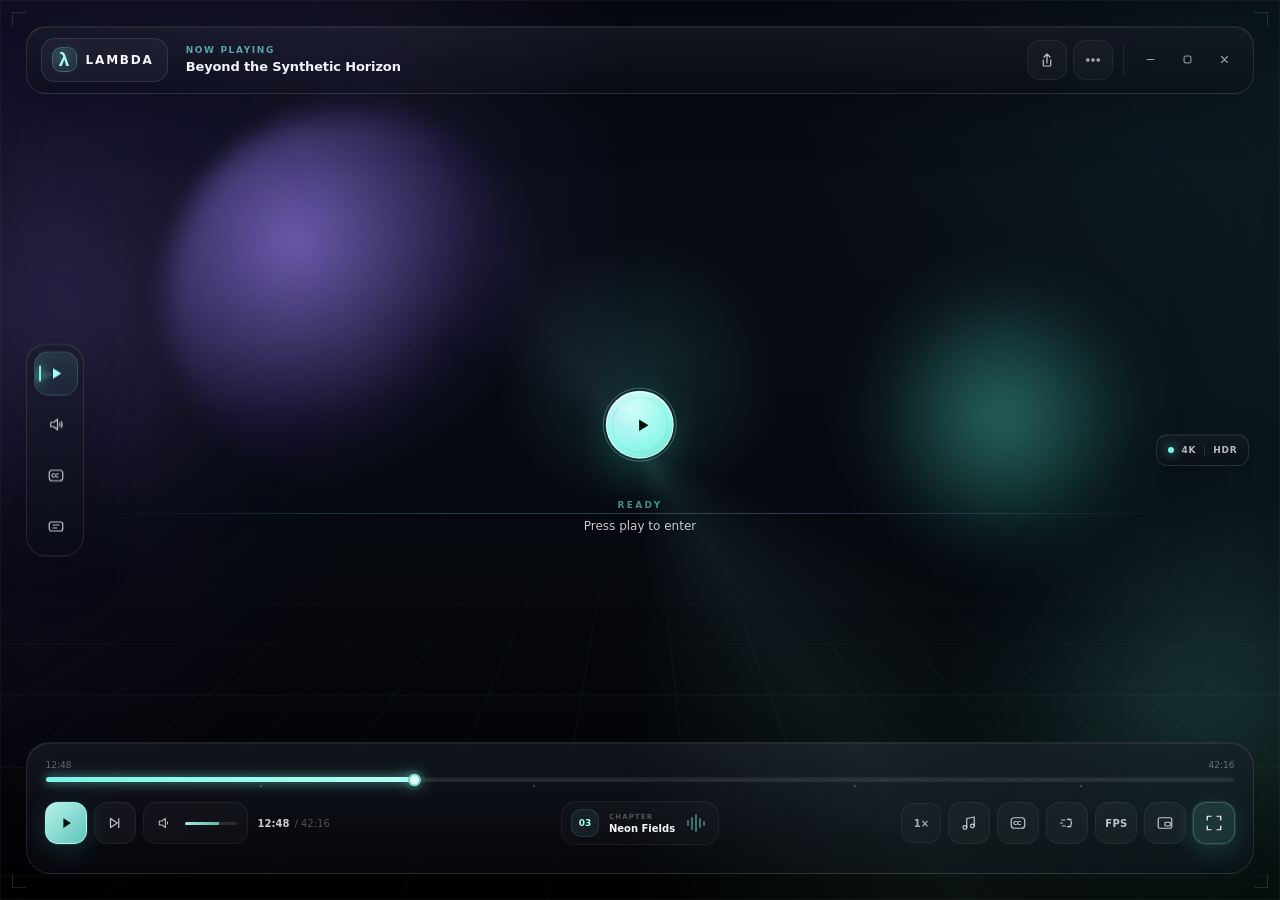
==== commit 83a06ba6: "Release 0.2.8 with interpolation fixes, player controls and native updates" ====
--- a/resources/vui/player.html
+++ b/resources/vui/player.html
@@ -140,6 +140,7 @@
             <button class="icon-button" aria-label="Smoothness">
               <svg viewBox="0 0 24 24"><path d="M3 12h3m-1-4h4m-3 8h4"/><path d="M13 7a5 5 0 1 1 0 10"/><path d="M13 7h4.5m-4.5 10h4.5"/></svg>
             </button>
+            <button class="icon-button fps-button" aria-label="Show FPS" aria-pressed="false">FPS</button>
             <button class="icon-button" aria-label="Mini player">
               <svg viewBox="0 0 24 24"><rect x="3" y="5" width="18" height="14" rx="2"/><rect x="12" y="11" width="7" height="5" rx="1"/></svg>
             </button>
--- a/resources/vui/styles.css
+++ b/resources/vui/styles.css
@@ -142,3 +142,13 @@
 .lambda-settings[data-focus="picture"] .lambda-group:not([data-group="picture"]){display:none}
 .icon-button.interp-on{color:var(--cyan-2)}
 .lambda-settings[data-focus] .lambda-group>h4{display:none}
+.lambda-fast-quality{display:grid;gap:8px;margin:13px 2px 3px;padding:12px;border:1px solid rgba(120,245,231,.16);border-radius:13px;background:rgba(120,245,231,.045);color:rgba(245,247,251,.76);font-size:11px}
+.lambda-fast-quality span{display:flex;justify-content:space-between;gap:12px}
+.lambda-fast-quality strong{color:var(--cyan-2);font-weight:700}
+.lambda-fast-quality input{width:100%;accent-color:#78f5e7;cursor:pointer}
+.frc-diagnostics{position:absolute;z-index:31;top:76px;right:16px;max-width:calc(100% - 32px);padding:6px 9px;border:1px solid rgba(120,245,231,.18);border-radius:9px;background:rgba(5,8,13,.74);color:rgba(230,255,250,.85);font:600 10px/1.4 Inter,system-ui,sans-serif;letter-spacing:.01em;pointer-events:none;font-variant-numeric:tabular-nums}
+.frc-diagnostics[hidden]{display:none}
+
+.lambda-option-reason{display:block;max-width:300px;font-size:9px;line-height:1.5;margin:5px 0;white-space:normal;text-align:left}.lambda-option:disabled:has(.lambda-option-reason){opacity:.65}
+
+.fps-button{font-size:10px;font-weight:700;letter-spacing:.03em}.fps-button.active{color:#78f5e7;background:#78f5e720}.frc-diagnostics[hidden]{display:none!important}
--- a/resources/vui/window.css
+++ b/resources/vui/window.css
@@ -0,0 +1,53 @@
+/* LAMBDA Player window chrome shared by the Home and Player pages. */
+
+/* ---- Custom window controls ------------------------------------------- */
+.window-controls{display:flex;align-items:center;gap:3px;margin-left:4px;padding-left:9px;border-left:1px solid rgba(255,255,255,.08)}
+.wc-btn{position:relative;width:34px;height:34px;display:grid;place-items:center;padding:0;border-radius:11px;border:1px solid transparent;background:transparent;color:rgba(245,248,255,.6);cursor:pointer;outline:none;transition:color .22s cubic-bezier(.2,.8,.2,1),background-color .22s cubic-bezier(.2,.8,.2,1),border-color .22s cubic-bezier(.2,.8,.2,1),box-shadow .22s cubic-bezier(.2,.8,.2,1),transform .18s cubic-bezier(.2,.8,.2,1)}
+.wc-btn svg{width:15px;height:15px;fill:none;stroke:currentColor;stroke-width:1.7;stroke-linecap:round;stroke-linejoin:round;transition:transform .25s cubic-bezier(.2,.8,.2,1)}
+.wc-btn:hover{color:#fff;background:rgba(255,255,255,.075);border-color:rgba(255,255,255,.1)}
+.wc-btn:active{transform:scale(.9)}
+.wc-max:hover svg{transform:scale(1.08)}
+.wc-close:hover{color:#fff;background:linear-gradient(135deg,#ff7485,#e3485d);border-color:rgba(255,170,180,.45);box-shadow:0 6px 18px rgba(227,72,93,.32)}
+.wc-close:hover svg{transform:rotate(90deg)}
+.wc-btn:focus-visible{border-color:rgba(120,245,231,.55);box-shadow:0 0 0 3px rgba(120,245,231,.14)}
+html.is-fullscreen .window-controls{display:none}
+
+/* ---- Keyboard focus for every interactive element --------------------- */
+button:focus-visible,a:focus-visible{outline:2px solid rgba(120,245,231,.55);outline-offset:2px}
+
+/* ---- Page transitions (opacity only: keeps position:fixed intact) ------ */
+body{transition:opacity .26s cubic-bezier(.2,.8,.2,1)}
+html.lp-leaving body,html.lp-entering body{opacity:0}
+
+/* ---- Themed scrollbars ---------------------------------------------------
+   Thin cyan pill on a transparent track. The right border is thicker so the
+   thumb stays clear of the window's native resize edge. */
+::-webkit-scrollbar{width:14px;height:14px;background:transparent}
+::-webkit-scrollbar-track{background:transparent}
+::-webkit-scrollbar-thumb{min-height:56px;border:4px solid transparent;border-right-width:5px;border-radius:14px;background-color:rgba(120,245,231,.2);background-clip:padding-box;box-shadow:inset 0 0 0 1px rgba(255,255,255,.04)}
+::-webkit-scrollbar-thumb:hover{background-color:rgba(120,245,231,.38)}
+::-webkit-scrollbar-thumb:active{background-color:rgba(146,255,242,.56)}
+::-webkit-scrollbar-button,::-webkit-scrollbar-corner{display:none;width:0;height:0;background:transparent}
+
+/* ---- Toasts ------------------------------------------------------------- */
+.lambda-toasts{position:fixed;z-index:200;left:50%;bottom:clamp(22px,4vh,40px);transform:translateX(-50%);display:flex;flex-direction:column;align-items:center;gap:8px;pointer-events:none;width:min(560px,calc(100vw - 32px))}
+.lambda-toast{display:flex;align-items:flex-start;gap:10px;max-width:100%;padding:12px 15px;border-radius:15px;color:rgba(247,248,251,.92);font-size:12px;line-height:1.45;background:linear-gradient(180deg,rgba(28,32,44,.94),rgba(14,17,24,.94));border:1px solid rgba(255,255,255,.1);box-shadow:0 18px 50px rgba(0,0,0,.45),inset 0 1px rgba(255,255,255,.06);opacity:0;transform:translateY(14px) scale(.98);transition:opacity .3s cubic-bezier(.2,.8,.2,1),transform .3s cubic-bezier(.2,.8,.2,1);white-space:pre-line}
+.lambda-toast.show{opacity:1;transform:none}
+.lambda-toast::before{content:"";flex:0 0 7px;height:7px;margin-top:5px;border-radius:50%;background:#78f5e7;box-shadow:0 0 10px #78f5e7}
+.lambda-toast.warn::before{background:#ffb35c;box-shadow:0 0 10px #ffb35c}
+
+@media (prefers-reduced-motion:reduce){body,.lambda-toast,.wc-btn,.wc-btn svg{transition-duration:.001ms!important}}
+
+/* Update notices persist until dismissed; fullscreen playback stays unobstructed. */
+.lambda-update-notice{position:fixed;z-index:210;top:104px;right:24px;width:min(380px,calc(100vw - 48px));padding:20px;border:1px solid #78f5e740;border-radius:20px;background:linear-gradient(150deg,#1b2c34,#111822);color:#f7f8fb;box-shadow:0 20px 55px #0007;animation:update-arrive .35s ease-out}
+.lambda-update-notice[hidden],html.is-fullscreen .lambda-update-notice,html.is-mini .lambda-update-notice{display:none}
+.lambda-update-notice strong,.lambda-update-notice>span{display:block;font-size:14px}.lambda-update-notice>span{font-size:12px;color:#b5c4ce;margin:8px 0 16px}.lambda-update-notice>div{display:flex;gap:8px;flex-wrap:wrap}.lambda-update-notice button{padding:9px 12px;border-radius:10px;background:#ffffff0c;border:1px solid #ffffff20;color:#eafaf7;cursor:pointer;font:inherit;font-size:12px}.lambda-update-notice [data-update-download]{background:#8ff8e9;color:#07100f;border-color:#b6fff6}.lambda-update-notice button:hover{filter:brightness(1.12)}.pop-test-updates{display:flex;align-items:center;gap:8px;font-size:12px;color:#b5c4ce;margin:12px 0}.pop-test-updates input{accent-color:#78f5e7}.pop-update-status{font-size:12px!important;margin-bottom:4px!important}@keyframes update-arrive{from{opacity:0;transform:translateY(-10px)}to{opacity:1;transform:none}}@media(prefers-reduced-motion:reduce){.lambda-update-notice{animation:none}}
+
+.pop-actions{flex-wrap:wrap}.pop-actions [hidden],html.lp-about-open .lambda-update-notice{display:none}.pop-actions button:disabled{opacity:.55;cursor:wait}
+
+.lambda-update-notice progress { width:100%; height:5px; accent-color:#8ff8e9; }
+.lambda-update-notice button:disabled { opacity:.5; cursor:wait; }
+.lambda-update-details { color:#f7f8fb; background:#11141b; border:1px solid #43524e; border-radius:20px; padding:24px; max-width:650px; max-height:75vh; }
+.lambda-update-details::backdrop { background:rgba(0,0,0,.7); }
+.lambda-update-details pre { white-space:pre-wrap; font:inherit; overflow:auto; max-height:50vh; }
+.lambda-update-details button { border:0; border-radius:10px; padding:10px 20px; background:#8ff8e9; }
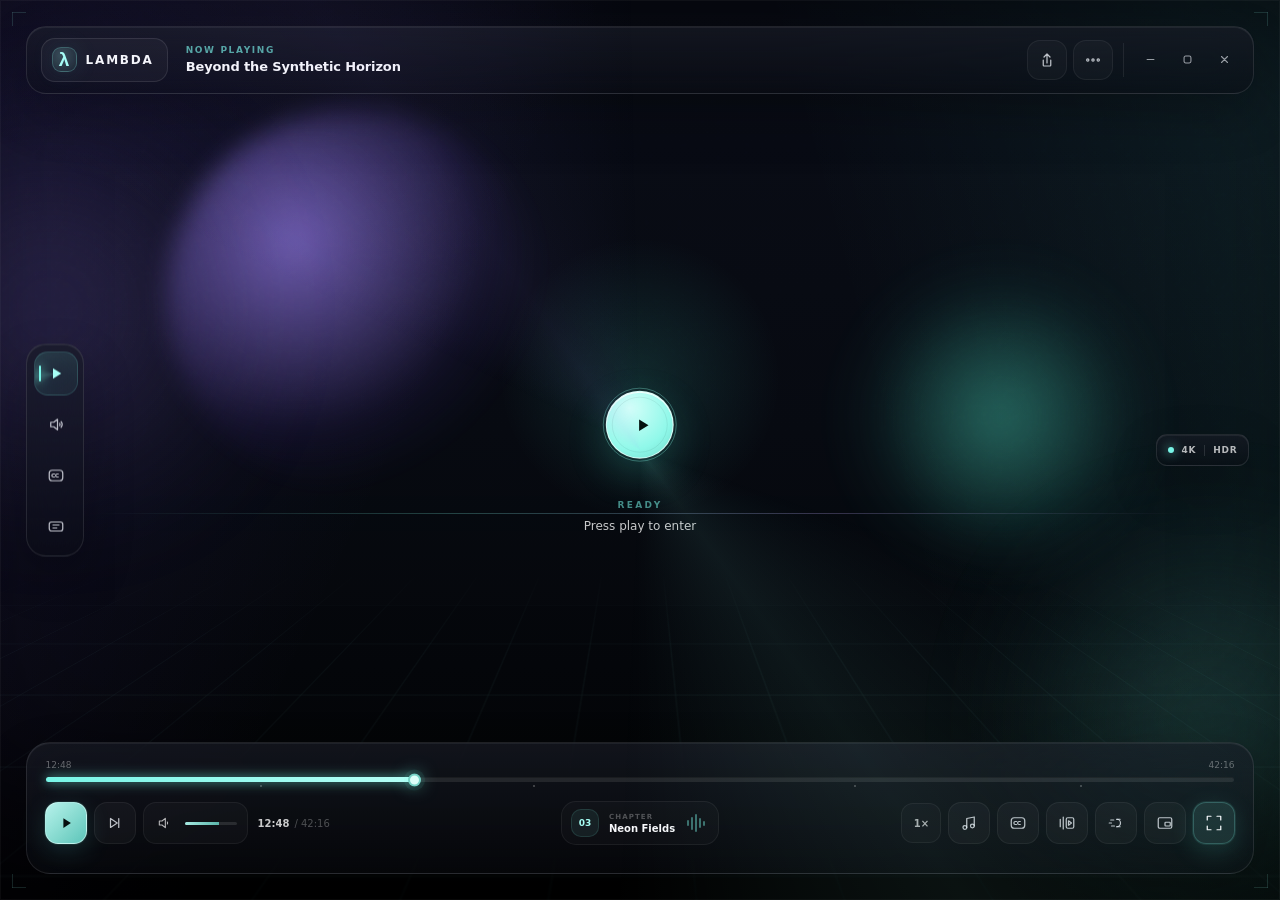
==== commit 3d46df14: "Release 0.2.9 with motion, scene-cut, subtitle and update fixes" ====
--- a/resources/vui/player.html
+++ b/resources/vui/player.html
@@ -138,9 +138,9 @@
               <svg viewBox="0 0 24 24"><rect x="3" y="5" width="18" height="14" rx="4"/><path d="M10 10H8.5a2 2 0 0 0 0 4H10m5-4h-1.5a2 2 0 0 0 0 4H15"/></svg>
             </button>
             <button class="icon-button" aria-label="Smoothness">
-              <svg viewBox="0 0 24 24"><path d="M3 12h3m-1-4h4m-3 8h4"/><path d="M13 7a5 5 0 1 1 0 10"/><path d="M13 7h4.5m-4.5 10h4.5"/></svg>
+              <svg viewBox="0 0 24 24"><path d="M3 7v10m4-13v16"/><rect x="11" y="5" width="10" height="14" rx="2"/><path d="m14 9 4 3-4 3z"/></svg>
             </button>
-            <button class="icon-button fps-button" aria-label="Show FPS" aria-pressed="false">FPS</button>
+            <button class="icon-button fps-button" aria-label="Show FPS" aria-pressed="false"><svg viewBox="0 0 24 24"><path d="M3 12h3m-1-4h4m-3 8h4"/><path d="M13 7a5 5 0 1 1 0 10"/><path d="M13 7h4.5m-4.5 10h4.5"/></svg></button>
             <button class="icon-button" aria-label="Mini player">
               <svg viewBox="0 0 24 24"><rect x="3" y="5" width="18" height="14" rx="2"/><rect x="12" y="11" width="7" height="5" rx="1"/></svg>
             </button>
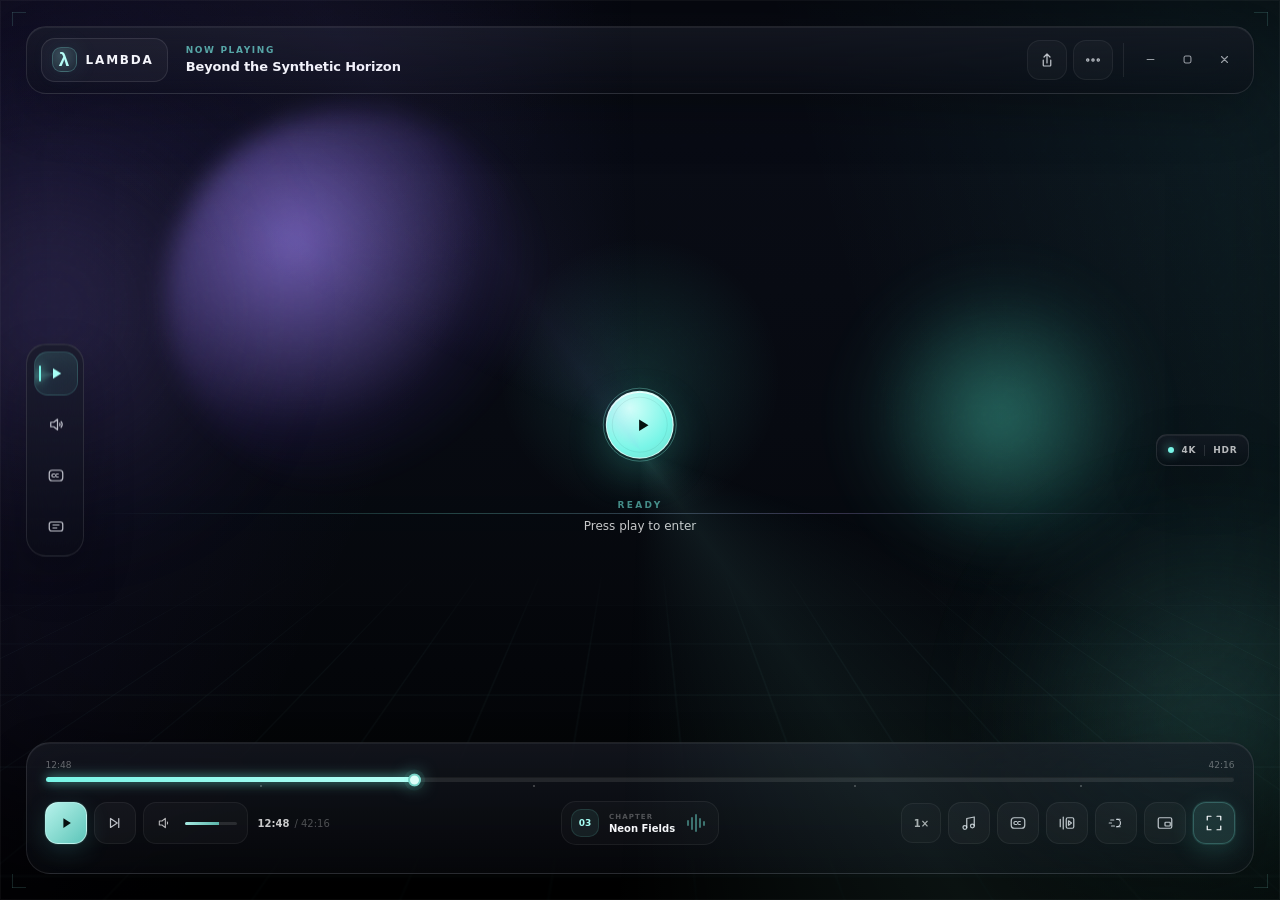
==== commit a90504f8: "Release 0.3.0 with Downloader+, settings and clearer updates" ====
--- a/resources/vui/player.html
+++ b/resources/vui/player.html
@@ -8,6 +8,7 @@
   <link rel="stylesheet" href="./styles.css" />
   <link rel="stylesheet" href="./window.css" />
   <link rel="stylesheet" href="./motion.css" />
+  <link rel="stylesheet" href="./preferences.css" />
 </head>
 <body>
   <main class="page-shell">
@@ -160,7 +161,10 @@
     <p class="hint">LAMBDA Player · local playback</p>
   </main>
   <script src="qrc:///qtwebchannel/qwebchannel.js"></script>
+  <script src="./preferences.js"></script>
+  <script src="./release-highlights.js"></script>
   <script src="./window.js"></script>
+  <script src="./frame-clock.js"></script>
   <script src="./player.js"></script>
 </body>
 </html>
--- a/resources/vui/styles.css
+++ b/resources/vui/styles.css
@@ -1,4 +1,4 @@
-:root{--bg:#050609;--panel:rgba(15,18,26,0.58);--panel-hi:rgba(28,31,42,0.68);--line:rgba(255,255,255,0.10);--line-hi:rgba(255,255,255,0.18);--text:#f7f8fb;--muted:rgba(235,239,249,0.55);--dim:rgba(235,239,249,0.28);--cyan:#78f5e7;--cyan-2:#a7fff6;--violet:#a788ff;--blue:#6aa8ff;--shadow:0 32px 90px rgba(0,0,0,0.52);--ease:cubic-bezier(.2,.8,.2,1);}*{box-sizing:border-box;}html,body{min-height:100%;}body{margin:0;min-height:100vh;display:grid;place-items:center;overflow-x:hidden;background:radial-gradient(circle at 14% 10%,rgba(84,67,145,.16),transparent 30%),radial-gradient(circle at 88% 88%,rgba(27,111,105,.16),transparent 28%),var(--bg);color:var(--text);font-family:Inter,ui-sans-serif,system-ui,-apple-system,BlinkMacSystemFont,"Segoe UI",sans-serif;-webkit-font-smoothing:antialiased;}button{font:inherit;}button,.timeline,.volume-track{-webkit-tap-highlight-color:transparent;}.page-shell{width:min(96vw,1540px);padding:4vh 0;}.player{position:relative;width:100%;aspect-ratio:16 / 9;min-height:540px;overflow:hidden;isolation:isolate;border-radius:clamp(24px,2.6vw,42px);background:#070910;border:1px solid rgba(255,255,255,.11);box-shadow:var(--shadow),inset 0 1px rgba(255,255,255,.08);}.player::before{content:"";position:absolute;inset:0;z-index:20;pointer-events:none;border-radius:inherit;box-shadow:inset 0 0 0 1px rgba(255,255,255,.04),inset 0 -180px 180px -100px rgba(0,0,0,.8),inset 0 130px 120px -100px rgba(0,0,0,.5);}.player::after{content:"";position:absolute;z-index:40;inset:-60%;pointer-events:none;background:conic-gradient(from 0deg,transparent 0 30%,rgba(143,255,239,.07) 40%,transparent 51% 82%,rgba(152,126,255,.06) 90%,transparent 100%);animation:haloSpin 20s linear infinite;}.poster{position:absolute;inset:0;z-index:0;overflow:hidden;background:radial-gradient(circle at 50% 42%,rgba(84,255,230,.12),transparent 17%),linear-gradient(180deg,#0a0d17 0%,#070a11 48%,#030405 100%);}.poster::before{content:"";position:absolute;inset:0;background:linear-gradient(115deg,rgba(126,82,255,.10),transparent 36%),linear-gradient(255deg,rgba(77,255,218,.08),transparent 34%);animation:breathe 9s var(--ease) infinite alternate;}.poster-orb{position:absolute;border-radius:999px;filter:blur(1px);opacity:.8;}.orb-one{width:28vw;height:28vw;min-width:380px;min-height:380px;left:13%;top:12%;background:radial-gradient(circle at 34% 35%,rgba(162,134,255,.8),rgba(93,59,194,.12) 54%,transparent 72%);filter:blur(12px);animation:floatOrbA 14s var(--ease) infinite alternate;}.orb-two{width:24vw;height:24vw;min-width:330px;min-height:330px;right:9%;top:28%;background:radial-gradient(circle at 50% 50%,rgba(87,255,222,.45),rgba(40,163,149,.08) 54%,transparent 74%);filter:blur(18px);animation:floatOrbB 16s var(--ease) infinite alternate;}.poster-grid{position:absolute;left:-16%;right:-16%;bottom:-40%;height:76%;transform:perspective(500px) rotateX(65deg);transform-origin:top;background-image:linear-gradient(rgba(126,245,231,.12) 1px,transparent 1px),linear-gradient(90deg,rgba(126,245,231,.09) 1px,transparent 1px);background-size:62px 62px;mask-image:linear-gradient(to bottom,transparent,#000 20%,#000 60%,transparent);opacity:.38;animation:gridDrift 12s linear infinite;}.poster-horizon{position:absolute;left:7%;right:7%;top:57%;height:1px;background:linear-gradient(90deg,transparent,rgba(130,255,238,.24),rgba(190,175,255,.26),transparent);box-shadow:0 0 28px rgba(130,255,238,.22);}.noise{position:absolute;z-index:4;inset:0;opacity:.12;pointer-events:none;background-image:url("data:image/svg+xml,%3Csvg viewBox='0 0 180 180' xmlns='http://www.w3.org/2000/svg'%3E%3Cfilter id='n'%3E%3CfeTurbulence type='fractalNoise' baseFrequency='.9' numOctaves='3' stitchTiles='stitch'/%3E%3C/filter%3E%3Crect width='100%25' height='100%25' filter='url(%23n)' opacity='.22'/%3E%3C/svg%3E");mix-blend-mode:soft-light;}.scanline{position:absolute;z-index:5;top:-10%;left:0;right:0;height:90px;pointer-events:none;opacity:.16;background:linear-gradient(to bottom,transparent,rgba(145,255,240,.08),transparent);animation:scan 8s linear infinite;}.ambient{position:absolute;z-index:2;width:260px;height:260px;border-radius:50%;filter:blur(90px);pointer-events:none;opacity:.2;}.ambient-a{left:-80px;top:20%;background:var(--violet);animation:ambientA 10s var(--ease) infinite alternate;}.ambient-b{right:-60px;bottom:5%;background:var(--cyan);animation:ambientB 12s var(--ease) infinite alternate;}.glass-panel{background:linear-gradient(180deg,rgba(25,28,38,.66),rgba(11,13,19,.47));border:1px solid var(--line);box-shadow:inset 0 1px rgba(255,255,255,.06),0 20px 50px rgba(0,0,0,.24);backdrop-filter:blur(24px) saturate(130%);-webkit-backdrop-filter:blur(24px) saturate(130%);}.topbar{position:absolute;z-index:30;top:clamp(18px,2vw,30px);left:clamp(18px,2vw,30px);right:clamp(18px,2vw,30px);min-height:68px;display:grid;grid-template-columns:auto 1fr auto;align-items:center;gap:18px;padding:10px 12px 10px 14px;border-radius:20px;transform:translateY(0);transition:border-color .4s var(--ease),background .4s var(--ease),transform .4s var(--ease);}.topbar:hover{border-color:var(--line-hi);transform:translateY(-2px);}.brand-chip{display:inline-flex;align-items:center;gap:9px;height:44px;padding:0 13px 0 10px;border-radius:14px;border:1px solid rgba(255,255,255,.10);background:rgba(255,255,255,.035);font-weight:700;font-size:12px;letter-spacing:.15em;}.brand-mark{position:relative;display:inline-grid;place-items:center;width:25px;height:25px;border-radius:9px;border:1px solid rgba(136,255,239,.24);background:radial-gradient(circle at 35% 30%,rgba(163,255,247,.2),rgba(113,239,224,.05));box-shadow:0 0 24px rgba(113,239,224,.1);}.brand-mark i{position:absolute;width:9px;height:1.5px;border-radius:8px;background:var(--cyan);box-shadow:0 0 8px rgba(120,245,231,.7);}.brand-mark i:first-child{transform:translateY(-3px) rotate(18deg);}.brand-mark i:last-child{transform:translateY(3px) rotate(-18deg);}.media-title{min-width:0;}.media-title .eyebrow{display:block;color:var(--cyan);opacity:.66;font-size:9px;font-weight:700;letter-spacing:.18em;margin-bottom:4px;}.media-title strong{display:block;overflow:hidden;text-overflow:ellipsis;white-space:nowrap;font-size:13px;font-weight:600;letter-spacing:-.01em;}.top-actions,.control-cluster{display:flex;align-items:center;}.top-actions{gap:7px;}.icon-button,.rail-button,.mini-button,.text-button{position:relative;display:inline-grid;place-items:center;border:0;outline:0;color:rgba(245,248,255,.76);cursor:pointer;transition:transform .28s var(--ease),color .28s var(--ease),background .28s var(--ease),border-color .28s var(--ease),box-shadow .28s var(--ease);}.icon-button{width:42px;height:42px;border-radius:13px;background:rgba(255,255,255,.035);border:1px solid rgba(255,255,255,.06);}.icon-button.soft{width:40px;height:40px;background:rgba(255,255,255,.028);}.icon-button svg,.rail-button svg,.mini-button svg{width:18px;height:18px;fill:none;stroke:currentColor;stroke-width:1.65;stroke-linecap:round;stroke-linejoin:round;}.icon-button svg path[d^="M8.5"],.rail-button svg path[d^="M8 5"]{fill:currentColor;stroke:none;}.icon-button:hover,.text-button:hover{color:#fff;background:rgba(255,255,255,.08);border-color:rgba(255,255,255,.13);transform:translateY(-2px) scale(1.035);}.icon-button:active,.rail-button:active{transform:scale(.96);}.icon-button.strong{color:#06100f;background:linear-gradient(135deg,rgba(193,255,247,.95),rgba(112,239,223,.82));border-color:rgba(223,255,251,.55);box-shadow:0 0 0 1px rgba(114,248,230,.09),0 7px 26px rgba(102,238,220,.16);}.icon-button.strong:hover{box-shadow:0 0 0 1px rgba(114,248,230,.14),0 10px 34px rgba(102,238,220,.26);}.icon-button.strong.subtle{color:var(--text);background:rgba(131,250,234,.12);border-color:rgba(131,250,234,.22);}.side-rail{position:absolute;z-index:30;left:clamp(18px,2vw,30px);top:50%;transform:translateY(-50%);display:flex;flex-direction:column;gap:7px;width:58px;padding:7px;border-radius:20px;}.rail-button{width:44px;height:44px;border-radius:14px;background:transparent;border:1px solid transparent;overflow:hidden;}.rail-button:hover{background:rgba(255,255,255,.055);color:#fff;transform:scale(1.055);}.rail-button.active{color:var(--cyan-2);background:linear-gradient(145deg,rgba(121,249,232,.13),rgba(121,249,232,.04));border-color:rgba(121,249,232,.16);box-shadow:inset 0 0 25px rgba(121,249,232,.04);}.rail-button.active::after{content:"";position:absolute;left:4px;top:13px;bottom:13px;width:2px;border-radius:4px;background:var(--cyan);box-shadow:0 0 10px var(--cyan);}.rail-glow{position:absolute;inset:-50%;background:conic-gradient(from 0deg,transparent 0 65%,rgba(126,245,231,.14),transparent 80% 100%);animation:haloSpin 5s linear infinite;}.center-state{position:absolute;z-index:15;left:50%;top:50%;transform:translate(-50%,-47%);display:flex;flex-direction:column;align-items:center;gap:20px;text-align:center;}.play-core{position:relative;width:96px;height:96px;display:grid;place-items:center;border:0;border-radius:50%;background:transparent;pointer-events:none;}.play-inner{position:relative;z-index:3;width:68px;height:68px;display:grid;place-items:center;border-radius:50%;color:#04110e;background:radial-gradient(circle at 35% 25%,#d4fff9,#8ff8e9 64%,#70daca 100%);border:1px solid rgba(255,255,255,.65);box-shadow:0 14px 40px rgba(70,226,205,.22),inset 0 1px rgba(255,255,255,.85);animation:playFloat 3.8s var(--ease) infinite alternate;}.play-inner::before{content:"";position:absolute;inset:5px;border-radius:inherit;border:1px solid rgba(4,40,34,.07);}.play-inner svg{width:25px;height:25px;transform:translateX(2px);fill:currentColor;}.pulse{position:absolute;inset:11px;border-radius:50%;border:1px solid rgba(143,248,233,.18);animation:pulseRing 3.2s var(--ease) infinite;}.pulse-b{animation-delay:1.55s;}.center-copy span{color:var(--cyan);opacity:.55;font-size:9px;font-weight:700;letter-spacing:.26em;}.center-copy strong{display:block;margin-top:7px;color:rgba(255,255,255,.78);font-size:12px;font-weight:500;}.quality-badge{position:absolute;z-index:25;right:clamp(20px,2.4vw,36px);top:50%;transform:translateY(-50%);display:flex;align-items:center;gap:8px;height:32px;padding:0 11px;border-radius:11px;color:rgba(255,255,255,.7);font-size:9px;font-weight:700;letter-spacing:.08em;}.quality-badge i{width:1px;height:11px;background:rgba(255,255,255,.12);}.status-dot{width:6px;height:6px;border-radius:50%;background:var(--cyan);box-shadow:0 0 11px var(--cyan);animation:statusPulse 2.4s var(--ease) infinite;}.control-deck{position:absolute;z-index:30;left:clamp(18px,2vw,30px);right:clamp(18px,2vw,30px);bottom:clamp(18px,2vw,30px);min-height:132px;padding:17px 18px 14px;border-radius:24px;transition:transform .4s var(--ease),border-color .4s var(--ease),background .4s var(--ease);}.control-deck:hover{transform:translateY(-2px);border-color:rgba(255,255,255,.16);}.timeline-wrap{position:relative;padding:0 1px 11px;}.timeline-labels{display:flex;justify-content:space-between;margin-bottom:7px;color:rgba(255,255,255,.36);font-size:9px;font-variant-numeric:tabular-nums;}.timeline{position:relative;height:5px;border-radius:999px;overflow:visible;background:rgba(255,255,255,.09);box-shadow:inset 0 1px rgba(0,0,0,.28);}.buffered,.progress,.timeline-glow{position:absolute;left:0;top:0;height:100%;border-radius:inherit;}.buffered{width:52%;background:rgba(255,255,255,.13);}.progress{width:31%;z-index:2;background:linear-gradient(90deg,var(--cyan),#b5fff6);box-shadow:0 0 10px rgba(119,245,231,.36);}.timeline-glow{width:31%;z-index:1;filter:blur(7px);opacity:.45;background:var(--cyan);animation:timelineBreath 2.8s var(--ease) infinite alternate;}.thumb{position:absolute;z-index:4;left:31%;top:50%;width:13px;height:13px;margin-left:-6px;transform:translateY(-50%);border-radius:50%;background:#ddfff9;border:2px solid rgba(78,194,179,.7);box-shadow:0 0 0 4px rgba(118,245,229,.07),0 0 17px rgba(118,245,229,.56);transition:transform .28s var(--ease),box-shadow .28s var(--ease);}.timeline:hover .thumb{transform:translateY(-50%) scale(1.25);box-shadow:0 0 0 7px rgba(118,245,229,.08),0 0 25px rgba(118,245,229,.65);}.chapter-row{position:relative;height:8px;}.chapter-row span{position:absolute;top:3px;width:2px;height:2px;border-radius:50%;background:rgba(255,255,255,.28);}.controls-row{display:grid;grid-template-columns:1fr auto 1fr;align-items:center;gap:18px;}.control-cluster{gap:7px;min-width:0;}.control-cluster.left{justify-self:start;}.control-cluster.center{justify-self:center;}.control-cluster.right{justify-self:end;}.volume-pill{height:42px;display:flex;align-items:center;gap:7px;padding:0 10px 0 7px;border-radius:13px;background:rgba(255,255,255,.028);border:1px solid rgba(255,255,255,.055);transition:background .28s var(--ease),border-color .28s var(--ease),transform .28s var(--ease);}.volume-pill:hover{background:rgba(255,255,255,.05);border-color:rgba(255,255,255,.11);transform:translateY(-1px);}.mini-button{width:27px;height:27px;padding:0;color:rgba(255,255,255,.7);background:transparent;}.mini-button svg{width:16px;height:16px;}.volume-track{position:relative;width:52px;height:3px;overflow:hidden;border-radius:99px;background:rgba(255,255,255,.11);}.volume-track span{display:block;width:66%;height:100%;background:linear-gradient(90deg,rgba(180,255,245,.9),rgba(112,241,224,.7));}.timecode{display:flex;align-items:baseline;gap:5px;margin-left:3px;white-space:nowrap;font-size:10px;font-variant-numeric:tabular-nums;}.timecode strong{color:rgba(255,255,255,.79);font-weight:600;}.timecode span{color:rgba(255,255,255,.28);}.scene-pill{height:44px;display:flex;align-items:center;gap:10px;padding:0 13px 0 9px;border-radius:15px;border:1px solid rgba(255,255,255,.06);background:rgba(255,255,255,.025);transition:background .28s var(--ease),border-color .28s var(--ease),transform .28s var(--ease);}.scene-pill:hover{background:rgba(255,255,255,.045);border-color:rgba(255,255,255,.11);transform:translateY(-1px);}.scene-index{display:grid;place-items:center;width:28px;height:28px;border-radius:10px;color:var(--cyan-2);font-size:9px;font-weight:700;background:rgba(122,246,230,.07);border:1px solid rgba(122,246,230,.12);}.scene-copy small{display:block;color:rgba(255,255,255,.28);font-size:7px;font-weight:700;letter-spacing:.16em;margin-bottom:2px;}.scene-copy strong{display:block;font-size:10px;font-weight:600;white-space:nowrap;}.scene-wave{display:flex;align-items:center;gap:2px;height:20px;margin-left:2px;}.scene-wave i{width:2px;height:6px;border-radius:8px;background:rgba(122,246,230,.42);animation:wave 1.4s ease-in-out infinite alternate;}.scene-wave i:nth-child(2){height:13px;animation-delay:.15s;}.scene-wave i:nth-child(3){height:18px;animation-delay:.3s;}.scene-wave i:nth-child(4){height:10px;animation-delay:.45s;}.scene-wave i:nth-child(5){height:5px;animation-delay:.6s;}.text-button{width:40px;height:40px;border-radius:12px;border:1px solid rgba(255,255,255,.055);color:rgba(255,255,255,.65);background:rgba(255,255,255,.025);font-size:10px;font-weight:600;}.corner-mark{position:absolute;z-index:24;width:20px;height:20px;opacity:.35;pointer-events:none;}.corner-mark::before,.corner-mark::after{content:"";position:absolute;background:rgba(143,248,233,.42);box-shadow:0 0 8px rgba(143,248,233,.15);}.corner-mark::before{width:14px;height:1px;}.corner-mark::after{width:1px;height:14px;}.corner-mark-tl{left:12px;top:12px;}.corner-mark-tr{right:12px;top:12px;transform:rotate(90deg);}.corner-mark-bl{left:12px;bottom:12px;transform:rotate(-90deg);}.corner-mark-br{right:12px;bottom:12px;transform:rotate(180deg);}.hint{margin:14px 0 0;text-align:center;color:rgba(255,255,255,.29);font-size:11px;letter-spacing:.03em;}@keyframes haloSpin{to{transform:rotate(360deg);}}@keyframes breathe{0%{opacity:.65;transform:scale(1);}100%{opacity:1;transform:scale(1.035);}}@keyframes floatOrbA{0%{transform:translate3d(-3%,2%,0) scale(.95);}100%{transform:translate3d(5%,-4%,0) scale(1.08);}}@keyframes floatOrbB{0%{transform:translate3d(4%,-3%,0) scale(.96);}100%{transform:translate3d(-7%,6%,0) scale(1.07);}}@keyframes gridDrift{to{background-position:0 62px,62px 0;}}@keyframes scan{0%{transform:translateY(-150px);}100%{transform:translateY(1000px);}}@keyframes ambientA{to{transform:translate(50px,-30px) scale(1.2);opacity:.28;}}@keyframes ambientB{to{transform:translate(-40px,25px) scale(1.15);opacity:.26;}}@keyframes playFloat{to{transform:translateY(-5px) scale(1.025);box-shadow:0 20px 56px rgba(70,226,205,.3),inset 0 1px rgba(255,255,255,.9);}}@keyframes pulseRing{0%{transform:scale(.7);opacity:0;}30%{opacity:.55;}100%{transform:scale(1.85);opacity:0;}}@keyframes statusPulse{0%,100%{opacity:.65;box-shadow:0 0 7px var(--cyan);}50%{opacity:1;box-shadow:0 0 15px var(--cyan);}}@keyframes timelineBreath{to{opacity:.8;filter:blur(9px);}}@keyframes wave{0%{transform:scaleY(.55);opacity:.45;}100%{transform:scaleY(1.15);opacity:1;}}@media (max-width:980px){.player{min-height:620px;aspect-ratio:4 / 3;}.control-deck{min-height:154px;}.controls-row{grid-template-columns:1fr auto;grid-template-areas:"left right" "center center";row-gap:10px;}.control-cluster.left{grid-area:left;}.control-cluster.center{grid-area:center;}.control-cluster.right{grid-area:right;}.scene-pill{height:38px;}.quality-badge{display:none;}}@media (max-width:720px){.page-shell{width:100%;padding:0;}.player{min-height:100svh;aspect-ratio:auto;border-radius:0;border-left:0;border-right:0;}.topbar{top:12px;left:12px;right:12px;min-height:60px;border-radius:18px;}.brand-chip{width:42px;padding:0;justify-content:center;}.brand-chip>span:last-child{display:none;}.media-title strong{max-width:44vw;}.side-rail{left:12px;top:44%;}.center-state{top:43%;}.control-deck{left:12px;right:12px;bottom:12px;padding:15px 13px 13px;border-radius:22px;}.controls-row{grid-template-columns:1fr auto;gap:8px;}.volume-pill,.timecode,.control-cluster.right .text-button,.control-cluster.right .icon-button:nth-of-type(2),.control-cluster.right .icon-button:nth-of-type(3){display:none;}.control-cluster{gap:5px;}.icon-button{width:40px;height:40px;}.hint{display:none;}}@media (prefers-reduced-motion:reduce){*,*::before,*::after{animation-duration:.001ms !important;animation-iteration-count:1 !important;scroll-behavior:auto !important;}}
+:root{--bg:#050609;--panel:rgba(15,18,26,0.58);--panel-hi:rgba(28,31,42,0.68);--line:rgba(255,255,255,0.10);--line-hi:rgba(255,255,255,0.18);--text:#f7f8fb;--muted:rgba(235,239,249,0.55);--dim:rgba(235,239,249,0.28);--cyan:#78f5e7;--cyan-2:#a7fff6;--violet:#a788ff;--blue:#6aa8ff;--shadow:0 32px 90px rgba(0,0,0,0.52);--ease:cubic-bezier(.2,.8,.2,1);}*{box-sizing:border-box;}html,body{min-height:100%;}body{margin:0;min-height:100vh;display:grid;place-items:center;overflow-x:hidden;background:radial-gradient(circle at 14% 10%,rgba(84,67,145,.16),transparent 30%),radial-gradient(circle at 88% 88%,rgba(27,111,105,.16),transparent 28%),var(--bg);color:var(--text);font-family:Inter,ui-sans-serif,system-ui,-apple-system,BlinkMacSystemFont,"Segoe UI",sans-serif;-webkit-font-smoothing:antialiased;}button{font:inherit;}button,.timeline,.volume-track{-webkit-tap-highlight-color:transparent;}.page-shell{width:min(96vw,1540px);padding:4vh 0;}.player{position:relative;width:100%;aspect-ratio:16 / 9;min-height:540px;overflow:hidden;isolation:isolate;border-radius:clamp(24px,2.6vw,42px);background:#070910;border:1px solid rgba(255,255,255,.11);box-shadow:var(--shadow),inset 0 1px rgba(255,255,255,.08);}.player::before{content:"";position:absolute;inset:0;z-index:20;pointer-events:none;border-radius:inherit;box-shadow:inset 0 0 0 1px rgba(255,255,255,.04),inset 0 -180px 180px -100px rgba(0,0,0,.8),inset 0 130px 120px -100px rgba(0,0,0,.5);}.player::after{content:"";position:absolute;z-index:40;inset:-60%;pointer-events:none;background:conic-gradient(from 0deg,transparent 0 30%,rgba(143,255,239,.07) 40%,transparent 51% 82%,rgba(152,126,255,.06) 90%,transparent 100%);animation:haloSpin 20s linear infinite;}.poster{position:absolute;inset:0;z-index:0;overflow:hidden;background:radial-gradient(circle at 50% 42%,rgba(84,255,230,.12),transparent 17%),linear-gradient(180deg,#0a0d17 0%,#070a11 48%,#030405 100%);}.poster::before{content:"";position:absolute;inset:0;background:linear-gradient(115deg,rgba(126,82,255,.10),transparent 36%),linear-gradient(255deg,rgba(77,255,218,.08),transparent 34%);animation:breathe 9s var(--ease) infinite alternate;}.poster-orb{position:absolute;border-radius:999px;filter:blur(1px);opacity:.8;}.orb-one{width:28vw;height:28vw;min-width:380px;min-height:380px;left:13%;top:12%;background:radial-gradient(circle at 34% 35%,rgba(162,134,255,.8),rgba(93,59,194,.12) 54%,transparent 72%);filter:blur(12px);animation:floatOrbA 14s var(--ease) infinite alternate;}.orb-two{width:24vw;height:24vw;min-width:330px;min-height:330px;right:9%;top:28%;background:radial-gradient(circle at 50% 50%,rgba(87,255,222,.45),rgba(40,163,149,.08) 54%,transparent 74%);filter:blur(18px);animation:floatOrbB 16s var(--ease) infinite alternate;}.poster-grid{position:absolute;left:-16%;right:-16%;bottom:-40%;height:76%;transform:perspective(500px) rotateX(65deg);transform-origin:top;background-image:linear-gradient(rgba(126,245,231,.12) 1px,transparent 1px),linear-gradient(90deg,rgba(126,245,231,.09) 1px,transparent 1px);background-size:62px 62px;mask-image:linear-gradient(to bottom,transparent,#000 20%,#000 60%,transparent);opacity:.38;animation:gridDrift 12s linear infinite;}.poster-horizon{position:absolute;left:7%;right:7%;top:57%;height:1px;background:linear-gradient(90deg,transparent,rgba(130,255,238,.24),rgba(190,175,255,.26),transparent);box-shadow:0 0 28px rgba(130,255,238,.22);}.noise{position:absolute;z-index:4;inset:0;opacity:.12;pointer-events:none;background-image:url("data:image/svg+xml,%3Csvg viewBox='0 0 180 180' xmlns='http://www.w3.org/2000/svg'%3E%3Cfilter id='n'%3E%3CfeTurbulence type='fractalNoise' baseFrequency='.9' numOctaves='3' stitchTiles='stitch'/%3E%3C/filter%3E%3Crect width='100%25' height='100%25' filter='url(%23n)' opacity='.22'/%3E%3C/svg%3E");mix-blend-mode:soft-light;}.scanline{position:absolute;z-index:5;top:-10%;left:0;right:0;height:90px;pointer-events:none;opacity:.16;background:linear-gradient(to bottom,transparent,rgba(145,255,240,.08),transparent);animation:scan 8s linear infinite;}.ambient{position:absolute;z-index:2;width:260px;height:260px;border-radius:50%;filter:blur(90px);pointer-events:none;opacity:.2;}.ambient-a{left:-80px;top:20%;background:var(--violet);animation:ambientA 10s var(--ease) infinite alternate;}.ambient-b{right:-60px;bottom:5%;background:var(--cyan);animation:ambientB 12s var(--ease) infinite alternate;}.glass-panel{background:linear-gradient(180deg,rgba(25,28,38,.66),rgba(11,13,19,.47));border:1px solid var(--line);box-shadow:inset 0 1px rgba(255,255,255,.06),0 20px 50px rgba(0,0,0,.24);backdrop-filter:blur(24px) saturate(130%);-webkit-backdrop-filter:blur(24px) saturate(130%);}.topbar{position:absolute;z-index:30;top:clamp(18px,2vw,30px);left:clamp(18px,2vw,30px);right:clamp(18px,2vw,30px);min-height:68px;display:grid;grid-template-columns:auto 1fr auto;align-items:center;gap:18px;padding:10px 12px 10px 14px;border-radius:20px;transform:translateY(0);transition:border-color .4s var(--ease),background .4s var(--ease),transform .4s var(--ease);}.topbar:hover{border-color:var(--line-hi);transform:translateY(-2px);}.brand-chip{display:inline-flex;align-items:center;gap:9px;height:44px;padding:0 13px 0 10px;border-radius:14px;border:1px solid rgba(255,255,255,.10);background:rgba(255,255,255,.035);font-weight:700;font-size:12px;letter-spacing:.15em;}.brand-mark{position:relative;display:inline-grid;place-items:center;width:25px;height:25px;border-radius:9px;border:1px solid rgba(136,255,239,.24);background:radial-gradient(circle at 35% 30%,rgba(163,255,247,.2),rgba(113,239,224,.05));box-shadow:0 0 24px rgba(113,239,224,.1);}.brand-mark i{position:absolute;width:9px;height:1.5px;border-radius:8px;background:var(--cyan);box-shadow:0 0 8px rgba(var(--accent-rgb),.7);}.brand-mark i:first-child{transform:translateY(-3px) rotate(18deg);}.brand-mark i:last-child{transform:translateY(3px) rotate(-18deg);}.media-title{min-width:0;}.media-title .eyebrow{display:block;color:var(--cyan);opacity:.66;font-size:9px;font-weight:700;letter-spacing:.18em;margin-bottom:4px;}.media-title strong{display:block;overflow:hidden;text-overflow:ellipsis;white-space:nowrap;font-size:13px;font-weight:600;letter-spacing:-.01em;}.top-actions,.control-cluster{display:flex;align-items:center;}.top-actions{gap:7px;}.icon-button,.rail-button,.mini-button,.text-button{position:relative;display:inline-grid;place-items:center;border:0;outline:0;color:rgba(245,248,255,.76);cursor:pointer;transition:transform .28s var(--ease),color .28s var(--ease),background .28s var(--ease),border-color .28s var(--ease),box-shadow .28s var(--ease);}.icon-button{width:42px;height:42px;border-radius:13px;background:rgba(255,255,255,.035);border:1px solid rgba(255,255,255,.06);}.icon-button.soft{width:40px;height:40px;background:rgba(255,255,255,.028);}.icon-button svg,.rail-button svg,.mini-button svg{width:18px;height:18px;fill:none;stroke:currentColor;stroke-width:1.65;stroke-linecap:round;stroke-linejoin:round;}.icon-button svg path[d^="M8.5"],.rail-button svg path[d^="M8 5"]{fill:currentColor;stroke:none;}.icon-button:hover,.text-button:hover{color:#fff;background:rgba(255,255,255,.08);border-color:rgba(255,255,255,.13);transform:translateY(-2px) scale(1.035);}.icon-button:active,.rail-button:active{transform:scale(.96);}.icon-button.strong{color:#06100f;background:linear-gradient(135deg,rgba(193,255,247,.95),rgba(112,239,223,.82));border-color:rgba(223,255,251,.55);box-shadow:0 0 0 1px rgba(114,248,230,.09),0 7px 26px rgba(102,238,220,.16);}.icon-button.strong:hover{box-shadow:0 0 0 1px rgba(114,248,230,.14),0 10px 34px rgba(102,238,220,.26);}.icon-button.strong.subtle{color:var(--text);background:rgba(131,250,234,.12);border-color:rgba(131,250,234,.22);}.side-rail{position:absolute;z-index:30;left:clamp(18px,2vw,30px);top:50%;transform:translateY(-50%);display:flex;flex-direction:column;gap:7px;width:58px;padding:7px;border-radius:20px;}.rail-button{width:44px;height:44px;border-radius:14px;background:transparent;border:1px solid transparent;overflow:hidden;}.rail-button:hover{background:rgba(255,255,255,.055);color:#fff;transform:scale(1.055);}.rail-button.active{color:var(--cyan-2);background:linear-gradient(145deg,rgba(121,249,232,.13),rgba(121,249,232,.04));border-color:rgba(121,249,232,.16);box-shadow:inset 0 0 25px rgba(121,249,232,.04);}.rail-button.active::after{content:"";position:absolute;left:4px;top:13px;bottom:13px;width:2px;border-radius:4px;background:var(--cyan);box-shadow:0 0 10px var(--cyan);}.rail-glow{position:absolute;inset:-50%;background:conic-gradient(from 0deg,transparent 0 65%,rgba(126,245,231,.14),transparent 80% 100%);animation:haloSpin 5s linear infinite;}.center-state{position:absolute;z-index:15;left:50%;top:50%;transform:translate(-50%,-47%);display:flex;flex-direction:column;align-items:center;gap:20px;text-align:center;}.play-core{position:relative;width:96px;height:96px;display:grid;place-items:center;border:0;border-radius:50%;background:transparent;pointer-events:none;}.play-inner{position:relative;z-index:3;width:68px;height:68px;display:grid;place-items:center;border-radius:50%;color:#04110e;background:radial-gradient(circle at 35% 25%,#d4fff9,var(--cyan) 64%,#70daca 100%);border:1px solid rgba(255,255,255,.65);box-shadow:0 14px 40px rgba(70,226,205,.22),inset 0 1px rgba(255,255,255,.85);animation:playFloat 3.8s var(--ease) infinite alternate;}.play-inner::before{content:"";position:absolute;inset:5px;border-radius:inherit;border:1px solid rgba(4,40,34,.07);}.play-inner svg{width:25px;height:25px;transform:translateX(2px);fill:currentColor;}.pulse{position:absolute;inset:11px;border-radius:50%;border:1px solid rgba(143,248,233,.18);animation:pulseRing 3.2s var(--ease) infinite;}.pulse-b{animation-delay:1.55s;}.center-copy span{color:var(--cyan);opacity:.55;font-size:9px;font-weight:700;letter-spacing:.26em;}.center-copy strong{display:block;margin-top:7px;color:rgba(255,255,255,.78);font-size:12px;font-weight:500;}.quality-badge{position:absolute;z-index:25;right:clamp(20px,2.4vw,36px);top:50%;transform:translateY(-50%);display:flex;align-items:center;gap:8px;height:32px;padding:0 11px;border-radius:11px;color:rgba(255,255,255,.7);font-size:9px;font-weight:700;letter-spacing:.08em;}.quality-badge i{width:1px;height:11px;background:rgba(255,255,255,.12);}.status-dot{width:6px;height:6px;border-radius:50%;background:var(--cyan);box-shadow:0 0 11px var(--cyan);animation:statusPulse 2.4s var(--ease) infinite;}.control-deck{position:absolute;z-index:30;left:clamp(18px,2vw,30px);right:clamp(18px,2vw,30px);bottom:clamp(18px,2vw,30px);min-height:132px;padding:17px 18px 14px;border-radius:24px;transition:transform .4s var(--ease),border-color .4s var(--ease),background .4s var(--ease);}.control-deck:hover{transform:translateY(-2px);border-color:rgba(255,255,255,.16);}.timeline-wrap{position:relative;padding:0 1px 11px;}.timeline-labels{display:flex;justify-content:space-between;margin-bottom:7px;color:rgba(255,255,255,.36);font-size:9px;font-variant-numeric:tabular-nums;}.timeline{position:relative;height:5px;border-radius:999px;overflow:visible;background:rgba(255,255,255,.09);box-shadow:inset 0 1px rgba(0,0,0,.28);}.buffered,.progress,.timeline-glow{position:absolute;left:0;top:0;height:100%;border-radius:inherit;}.buffered{width:52%;background:rgba(255,255,255,.13);}.progress{width:31%;z-index:2;background:linear-gradient(90deg,var(--cyan),#b5fff6);box-shadow:0 0 10px rgba(119,245,231,.36);}.timeline-glow{width:31%;z-index:1;filter:blur(7px);opacity:.45;background:var(--cyan);animation:timelineBreath 2.8s var(--ease) infinite alternate;}.thumb{position:absolute;z-index:4;left:31%;top:50%;width:13px;height:13px;margin-left:-6px;transform:translateY(-50%);border-radius:50%;background:#ddfff9;border:2px solid rgba(78,194,179,.7);box-shadow:0 0 0 4px rgba(118,245,229,.07),0 0 17px rgba(118,245,229,.56);transition:transform .28s var(--ease),box-shadow .28s var(--ease);}.timeline:hover .thumb{transform:translateY(-50%) scale(1.25);box-shadow:0 0 0 7px rgba(118,245,229,.08),0 0 25px rgba(118,245,229,.65);}.chapter-row{position:relative;height:8px;}.chapter-row span{position:absolute;top:3px;width:2px;height:2px;border-radius:50%;background:rgba(255,255,255,.28);}.controls-row{display:grid;grid-template-columns:1fr auto 1fr;align-items:center;gap:18px;}.control-cluster{gap:7px;min-width:0;}.control-cluster.left{justify-self:start;}.control-cluster.center{justify-self:center;}.control-cluster.right{justify-self:end;}.volume-pill{height:42px;display:flex;align-items:center;gap:7px;padding:0 10px 0 7px;border-radius:13px;background:rgba(255,255,255,.028);border:1px solid rgba(255,255,255,.055);transition:background .28s var(--ease),border-color .28s var(--ease),transform .28s var(--ease);}.volume-pill:hover{background:rgba(255,255,255,.05);border-color:rgba(255,255,255,.11);transform:translateY(-1px);}.mini-button{width:27px;height:27px;padding:0;color:rgba(255,255,255,.7);background:transparent;}.mini-button svg{width:16px;height:16px;}.volume-track{position:relative;width:52px;height:3px;overflow:hidden;border-radius:99px;background:rgba(255,255,255,.11);}.volume-track span{display:block;width:66%;height:100%;background:linear-gradient(90deg,rgba(180,255,245,.9),rgba(112,241,224,.7));}.timecode{display:flex;align-items:baseline;gap:5px;margin-left:3px;white-space:nowrap;font-size:10px;font-variant-numeric:tabular-nums;}.timecode strong{color:rgba(255,255,255,.79);font-weight:600;}.timecode span{color:rgba(255,255,255,.28);}.scene-pill{height:44px;display:flex;align-items:center;gap:10px;padding:0 13px 0 9px;border-radius:15px;border:1px solid rgba(255,255,255,.06);background:rgba(255,255,255,.025);transition:background .28s var(--ease),border-color .28s var(--ease),transform .28s var(--ease);}.scene-pill:hover{background:rgba(255,255,255,.045);border-color:rgba(255,255,255,.11);transform:translateY(-1px);}.scene-index{display:grid;place-items:center;width:28px;height:28px;border-radius:10px;color:var(--cyan-2);font-size:9px;font-weight:700;background:rgba(122,246,230,.07);border:1px solid rgba(122,246,230,.12);}.scene-copy small{display:block;color:rgba(255,255,255,.28);font-size:7px;font-weight:700;letter-spacing:.16em;margin-bottom:2px;}.scene-copy strong{display:block;font-size:10px;font-weight:600;white-space:nowrap;}.scene-wave{display:flex;align-items:center;gap:2px;height:20px;margin-left:2px;}.scene-wave i{width:2px;height:6px;border-radius:8px;background:rgba(122,246,230,.42);animation:wave 1.4s ease-in-out infinite alternate;}.scene-wave i:nth-child(2){height:13px;animation-delay:.15s;}.scene-wave i:nth-child(3){height:18px;animation-delay:.3s;}.scene-wave i:nth-child(4){height:10px;animation-delay:.45s;}.scene-wave i:nth-child(5){height:5px;animation-delay:.6s;}.text-button{width:40px;height:40px;border-radius:12px;border:1px solid rgba(255,255,255,.055);color:rgba(255,255,255,.65);background:rgba(255,255,255,.025);font-size:10px;font-weight:600;}.corner-mark{position:absolute;z-index:24;width:20px;height:20px;opacity:.35;pointer-events:none;}.corner-mark::before,.corner-mark::after{content:"";position:absolute;background:rgba(143,248,233,.42);box-shadow:0 0 8px rgba(143,248,233,.15);}.corner-mark::before{width:14px;height:1px;}.corner-mark::after{width:1px;height:14px;}.corner-mark-tl{left:12px;top:12px;}.corner-mark-tr{right:12px;top:12px;transform:rotate(90deg);}.corner-mark-bl{left:12px;bottom:12px;transform:rotate(-90deg);}.corner-mark-br{right:12px;bottom:12px;transform:rotate(180deg);}.hint{margin:14px 0 0;text-align:center;color:rgba(255,255,255,.29);font-size:11px;letter-spacing:.03em;}@keyframes haloSpin{to{transform:rotate(360deg);}}@keyframes breathe{0%{opacity:.65;transform:scale(1);}100%{opacity:1;transform:scale(1.035);}}@keyframes floatOrbA{0%{transform:translate3d(-3%,2%,0) scale(.95);}100%{transform:translate3d(5%,-4%,0) scale(1.08);}}@keyframes floatOrbB{0%{transform:translate3d(4%,-3%,0) scale(.96);}100%{transform:translate3d(-7%,6%,0) scale(1.07);}}@keyframes gridDrift{to{background-position:0 62px,62px 0;}}@keyframes scan{0%{transform:translateY(-150px);}100%{transform:translateY(1000px);}}@keyframes ambientA{to{transform:translate(50px,-30px) scale(1.2);opacity:.28;}}@keyframes ambientB{to{transform:translate(-40px,25px) scale(1.15);opacity:.26;}}@keyframes playFloat{to{transform:translateY(-5px) scale(1.025);box-shadow:0 20px 56px rgba(70,226,205,.3),inset 0 1px rgba(255,255,255,.9);}}@keyframes pulseRing{0%{transform:scale(.7);opacity:0;}30%{opacity:.55;}100%{transform:scale(1.85);opacity:0;}}@keyframes statusPulse{0%,100%{opacity:.65;box-shadow:0 0 7px var(--cyan);}50%{opacity:1;box-shadow:0 0 15px var(--cyan);}}@keyframes timelineBreath{to{opacity:.8;filter:blur(9px);}}@keyframes wave{0%{transform:scaleY(.55);opacity:.45;}100%{transform:scaleY(1.15);opacity:1;}}@media (max-width:980px){.player{min-height:620px;aspect-ratio:4 / 3;}.control-deck{min-height:154px;}.controls-row{grid-template-columns:1fr auto;grid-template-areas:"left right" "center center";row-gap:10px;}.control-cluster.left{grid-area:left;}.control-cluster.center{grid-area:center;}.control-cluster.right{grid-area:right;}.scene-pill{height:38px;}.quality-badge{display:none;}}@media (max-width:720px){.page-shell{width:100%;padding:0;}.player{min-height:100svh;aspect-ratio:auto;border-radius:0;border-left:0;border-right:0;}.topbar{top:12px;left:12px;right:12px;min-height:60px;border-radius:18px;}.brand-chip{width:42px;padding:0;justify-content:center;}.brand-chip>span:last-child{display:none;}.media-title strong{max-width:44vw;}.side-rail{left:12px;top:44%;}.center-state{top:43%;}.control-deck{left:12px;right:12px;bottom:12px;padding:15px 13px 13px;border-radius:22px;}.controls-row{grid-template-columns:1fr auto;gap:8px;}.volume-pill,.timecode,.control-cluster.right .text-button,.control-cluster.right .icon-button:nth-of-type(2),.control-cluster.right .icon-button:nth-of-type(3){display:none;}.control-cluster{gap:5px;}.icon-button{width:40px;height:40px;}.hint{display:none;}}@media (prefers-reduced-motion:reduce){*,*::before,*::after{animation-duration:.001ms !important;animation-iteration-count:1 !important;scroll-behavior:auto !important;}}
 @font-face{font-family:Inter;font-style:normal;font-weight:100 900;font-display:swap;src:url("./InterVariable.woff2") format("woff2")}
 html,body{background:transparent!important}
 body{overflow:hidden}
@@ -31,13 +31,13 @@
 .lambda-settings-close{width:30px;height:30px;border-radius:10px;border:1px solid rgba(255,255,255,.08);background:rgba(255,255,255,.04);color:rgba(255,255,255,.7);cursor:pointer}
 .lambda-group{padding:10px 0;border-top:1px solid rgba(255,255,255,.07)}
 .lambda-group:first-of-type{border-top:0}
-.lambda-group h4{margin:0 0 8px;color:rgba(120,245,231,.68);font-size:8px;letter-spacing:.16em;text-transform:uppercase}
+.lambda-group h4{margin:0 0 8px;color:rgba(var(--accent-rgb),.68);font-size:8px;letter-spacing:.16em;text-transform:uppercase}
 .lambda-options{display:flex;flex-wrap:wrap;gap:7px}
 .lambda-option{min-height:34px;padding:0 11px;border-radius:10px;border:1px solid rgba(255,255,255,.07);background:rgba(255,255,255,.035);color:rgba(255,255,255,.7);cursor:pointer;font-size:9px}
-.lambda-option:hover{color:#fff;border-color:rgba(120,245,231,.24);background:rgba(255,255,255,.07)}
-.lambda-option.selected{color:#07100f;background:linear-gradient(135deg,#d1fff9,#79eddd);border-color:#b6fff6}
+.lambda-option:hover{color:#fff;border-color:rgba(var(--accent-rgb),.24);background:rgba(255,255,255,.07)}
+.lambda-option.selected{color:#07100f;background:linear-gradient(135deg,#d1fff9,#79eddd);border-color:var(--cyan2)}
 .lambda-option:disabled{opacity:.28;cursor:not-allowed}
-.lambda-option-group{flex:0 0 100%;margin:6px 0 1px;color:rgba(120,245,231,.62);font-size:8px;font-weight:800;letter-spacing:.16em;text-transform:uppercase}
+.lambda-option-group{flex:0 0 100%;margin:6px 0 1px;color:rgba(var(--accent-rgb),.62);font-size:8px;font-weight:800;letter-spacing:.16em;text-transform:uppercase}
 .lambda-option-group:first-child{margin-top:0}
 .lambda-group[data-group=subtitles] .lambda-options{max-height:min(46vh,380px);overflow-y:auto;padding-right:4px;scrollbar-width:thin}
 .lambda-action{width:100%;margin-top:8px}
@@ -76,7 +76,7 @@
 .brand-chip{transition:background .25s var(--ease),border-color .25s var(--ease),transform .25s var(--ease)}
 .brand-chip:hover{background:rgba(255,255,255,.07);border-color:rgba(121,249,232,.22);transform:translateY(-1px)}
 .brand-chip:active{transform:scale(.97)}
-.brand-chip:focus-visible{outline:2px solid rgba(120,245,231,.55);outline-offset:2px}
+.brand-chip:focus-visible{outline:2px solid rgba(var(--accent-rgb),.55);outline-offset:2px}
 
 /* Timeline: buffered range, scrubbing, hover time preview. */
 .buffered{width:0;transition:width .4s linear}
@@ -142,13 +142,13 @@
 .lambda-settings[data-focus="picture"] .lambda-group:not([data-group="picture"]){display:none}
 .icon-button.interp-on{color:var(--cyan-2)}
 .lambda-settings[data-focus] .lambda-group>h4{display:none}
-.lambda-fast-quality{display:grid;gap:8px;margin:13px 2px 3px;padding:12px;border:1px solid rgba(120,245,231,.16);border-radius:13px;background:rgba(120,245,231,.045);color:rgba(245,247,251,.76);font-size:11px}
+.lambda-fast-quality{display:grid;gap:8px;margin:13px 2px 3px;padding:12px;border:1px solid rgba(var(--accent-rgb),.16);border-radius:13px;background:rgba(var(--accent-rgb),.045);color:rgba(245,247,251,.76);font-size:11px}
 .lambda-fast-quality span{display:flex;justify-content:space-between;gap:12px}
 .lambda-fast-quality strong{color:var(--cyan-2);font-weight:700}
-.lambda-fast-quality input{width:100%;accent-color:#78f5e7;cursor:pointer}
-.frc-diagnostics{position:absolute;z-index:31;top:76px;right:16px;max-width:calc(100% - 32px);padding:6px 9px;border:1px solid rgba(120,245,231,.18);border-radius:9px;background:rgba(5,8,13,.74);color:rgba(230,255,250,.85);font:600 10px/1.4 Inter,system-ui,sans-serif;letter-spacing:.01em;pointer-events:none;font-variant-numeric:tabular-nums}
+.lambda-fast-quality input{width:100%;accent-color:var(--cyan);cursor:pointer}
+.frc-diagnostics{position:absolute;z-index:31;top:76px;right:16px;max-width:calc(100% - 32px);padding:6px 9px;border:1px solid rgba(var(--accent-rgb),.18);border-radius:9px;background:rgba(5,8,13,.74);color:rgba(230,255,250,.85);font:600 10px/1.4 Inter,system-ui,sans-serif;letter-spacing:.01em;pointer-events:none;font-variant-numeric:tabular-nums}
 .frc-diagnostics[hidden]{display:none}
 
 .lambda-option-reason{display:block;max-width:300px;font-size:9px;line-height:1.5;margin:5px 0;white-space:normal;text-align:left}.lambda-option:disabled:has(.lambda-option-reason){opacity:.65}
 
-.fps-button{font-size:10px;font-weight:700;letter-spacing:.03em}.fps-button.active{color:#78f5e7;background:#78f5e720}.frc-diagnostics[hidden]{display:none!important}
+.fps-button{font-size:10px;font-weight:700;letter-spacing:.03em}.fps-button.active{color:var(--cyan);background:rgba(var(--accent-rgb),0.1255)}.frc-diagnostics[hidden]{display:none!important}
--- a/resources/vui/window.css
+++ b/resources/vui/window.css
@@ -9,11 +9,11 @@
 .wc-max:hover svg{transform:scale(1.08)}
 .wc-close:hover{color:#fff;background:linear-gradient(135deg,#ff7485,#e3485d);border-color:rgba(255,170,180,.45);box-shadow:0 6px 18px rgba(227,72,93,.32)}
 .wc-close:hover svg{transform:rotate(90deg)}
-.wc-btn:focus-visible{border-color:rgba(120,245,231,.55);box-shadow:0 0 0 3px rgba(120,245,231,.14)}
+.wc-btn:focus-visible{border-color:rgba(var(--accent-rgb),.55);box-shadow:0 0 0 3px rgba(var(--accent-rgb),.14)}
 html.is-fullscreen .window-controls{display:none}
 
 /* ---- Keyboard focus for every interactive element --------------------- */
-button:focus-visible,a:focus-visible{outline:2px solid rgba(120,245,231,.55);outline-offset:2px}
+button:focus-visible,a:focus-visible{outline:2px solid rgba(var(--accent-rgb),.55);outline-offset:2px}
 
 /* ---- Page transitions (opacity only: keeps position:fixed intact) ------ */
 body{transition:opacity .26s cubic-bezier(.2,.8,.2,1)}
@@ -24,8 +24,8 @@
    thumb stays clear of the window's native resize edge. */
 ::-webkit-scrollbar{width:14px;height:14px;background:transparent}
 ::-webkit-scrollbar-track{background:transparent}
-::-webkit-scrollbar-thumb{min-height:56px;border:4px solid transparent;border-right-width:5px;border-radius:14px;background-color:rgba(120,245,231,.2);background-clip:padding-box;box-shadow:inset 0 0 0 1px rgba(255,255,255,.04)}
-::-webkit-scrollbar-thumb:hover{background-color:rgba(120,245,231,.38)}
+::-webkit-scrollbar-thumb{min-height:56px;border:4px solid transparent;border-right-width:5px;border-radius:14px;background-color:rgba(var(--accent-rgb),.2);background-clip:padding-box;box-shadow:inset 0 0 0 1px rgba(255,255,255,.04)}
+::-webkit-scrollbar-thumb:hover{background-color:rgba(var(--accent-rgb),.38)}
 ::-webkit-scrollbar-thumb:active{background-color:rgba(146,255,242,.56)}
 ::-webkit-scrollbar-button,::-webkit-scrollbar-corner{display:none;width:0;height:0;background:transparent}
 
@@ -33,21 +33,21 @@
 .lambda-toasts{position:fixed;z-index:200;left:50%;bottom:clamp(22px,4vh,40px);transform:translateX(-50%);display:flex;flex-direction:column;align-items:center;gap:8px;pointer-events:none;width:min(560px,calc(100vw - 32px))}
 .lambda-toast{display:flex;align-items:flex-start;gap:10px;max-width:100%;padding:12px 15px;border-radius:15px;color:rgba(247,248,251,.92);font-size:12px;line-height:1.45;background:linear-gradient(180deg,rgba(28,32,44,.94),rgba(14,17,24,.94));border:1px solid rgba(255,255,255,.1);box-shadow:0 18px 50px rgba(0,0,0,.45),inset 0 1px rgba(255,255,255,.06);opacity:0;transform:translateY(14px) scale(.98);transition:opacity .3s cubic-bezier(.2,.8,.2,1),transform .3s cubic-bezier(.2,.8,.2,1);white-space:pre-line}
 .lambda-toast.show{opacity:1;transform:none}
-.lambda-toast::before{content:"";flex:0 0 7px;height:7px;margin-top:5px;border-radius:50%;background:#78f5e7;box-shadow:0 0 10px #78f5e7}
+.lambda-toast::before{content:"";flex:0 0 7px;height:7px;margin-top:5px;border-radius:50%;background:var(--cyan);box-shadow:0 0 10px var(--cyan)}
 .lambda-toast.warn::before{background:#ffb35c;box-shadow:0 0 10px #ffb35c}
 
 @media (prefers-reduced-motion:reduce){body,.lambda-toast,.wc-btn,.wc-btn svg{transition-duration:.001ms!important}}
 
 /* Update notices persist until dismissed; fullscreen playback stays unobstructed. */
-.lambda-update-notice{position:fixed;z-index:210;top:104px;right:24px;width:min(380px,calc(100vw - 48px));padding:20px;border:1px solid #78f5e740;border-radius:20px;background:linear-gradient(150deg,#1b2c34,#111822);color:#f7f8fb;box-shadow:0 20px 55px #0007;animation:update-arrive .35s ease-out}
-.lambda-update-notice[hidden],html.is-fullscreen .lambda-update-notice,html.is-mini .lambda-update-notice{display:none}
-.lambda-update-notice strong,.lambda-update-notice>span{display:block;font-size:14px}.lambda-update-notice>span{font-size:12px;color:#b5c4ce;margin:8px 0 16px}.lambda-update-notice>div{display:flex;gap:8px;flex-wrap:wrap}.lambda-update-notice button{padding:9px 12px;border-radius:10px;background:#ffffff0c;border:1px solid #ffffff20;color:#eafaf7;cursor:pointer;font:inherit;font-size:12px}.lambda-update-notice [data-update-download]{background:#8ff8e9;color:#07100f;border-color:#b6fff6}.lambda-update-notice button:hover{filter:brightness(1.12)}.pop-test-updates{display:flex;align-items:center;gap:8px;font-size:12px;color:#b5c4ce;margin:12px 0}.pop-test-updates input{accent-color:#78f5e7}.pop-update-status{font-size:12px!important;margin-bottom:4px!important}@keyframes update-arrive{from{opacity:0;transform:translateY(-10px)}to{opacity:1;transform:none}}@media(prefers-reduced-motion:reduce){.lambda-update-notice{animation:none}}
+.lambda-update-notice{position:fixed;z-index:210;top:104px;right:24px;width:min(380px,calc(100vw - 48px));padding:20px;border:1px solid rgba(var(--accent-rgb),0.251);border-radius:20px;background:linear-gradient(150deg,#1b2c34,#111822);color:#f7f8fb;box-shadow:0 20px 55px #0007;animation:update-arrive .35s ease-out}
+.lambda-update-notice[hidden]{display:none}
+.lambda-update-notice strong,.lambda-update-notice>span{display:block;font-size:14px}.lambda-update-notice>span{font-size:12px;color:#b5c4ce;margin:8px 0 16px}.lambda-update-notice>div{display:flex;gap:8px;flex-wrap:wrap}.lambda-update-notice button{padding:9px 12px;border-radius:10px;background:#ffffff0c;border:1px solid #ffffff20;color:#eafaf7;cursor:pointer;font:inherit;font-size:12px}.lambda-update-notice [data-update-download]{background:var(--cyan);color:#07100f;border-color:var(--cyan2)}.lambda-update-notice button:hover{filter:brightness(1.12)}.pop-test-updates{display:flex;align-items:center;gap:8px;font-size:12px;color:#b5c4ce;margin:12px 0}.pop-test-updates input{accent-color:var(--cyan)}.pop-update-status{font-size:12px!important;margin-bottom:4px!important}@keyframes update-arrive{from{opacity:0;transform:translateY(-10px)}to{opacity:1;transform:none}}@media(prefers-reduced-motion:reduce){.lambda-update-notice{animation:none}}
 
-.pop-actions{flex-wrap:wrap}.pop-actions [hidden],html.lp-about-open .lambda-update-notice{display:none}.pop-actions button:disabled{opacity:.55;cursor:wait}
+.pop-actions{flex-wrap:wrap}.pop-actions [hidden]{display:none}.pop-actions button:disabled{opacity:.55;cursor:wait}
 
-.lambda-update-notice progress { width:100%; height:5px; accent-color:#8ff8e9; }
+.lambda-update-notice progress { width:100%; height:5px; accent-color:var(--cyan); }
 .lambda-update-notice button:disabled { opacity:.5; cursor:wait; }
 .lambda-update-details { color:#f7f8fb; background:#11141b; border:1px solid #43524e; border-radius:20px; padding:24px; max-width:650px; max-height:75vh; }
 .lambda-update-details::backdrop { background:rgba(0,0,0,.7); }
 .lambda-update-details pre { white-space:pre-wrap; font:inherit; overflow:auto; max-height:50vh; }
-.lambda-update-details button { border:0; border-radius:10px; padding:10px 20px; background:#8ff8e9; }
+.lambda-update-details button { border:0; border-radius:10px; padding:10px 20px; background:var(--cyan); }
--- a/resources/vui/motion.css
+++ b/resources/vui/motion.css
@@ -46,8 +46,8 @@
 }
 
 @keyframes ripple-soft {
-  0% { box-shadow: 0 0 0 0 rgba(120, 245, 231, .24); }
-  100% { box-shadow: 0 0 0 10px rgba(120, 245, 231, 0); }
+  0% { box-shadow: 0 0 0 0 rgba(var(--accent-rgb), .24); }
+  100% { box-shadow: 0 0 0 10px rgba(var(--accent-rgb), 0); }
 }
 
 @keyframes settings-item-arrive {
@@ -89,7 +89,7 @@
 .launch-lambda {
   color: #bbfff6;
   font: 500 clamp(104px, 13vw, 154px)/.85 Inter, "Segoe UI Symbol", sans-serif;
-  text-shadow: 0 0 24px rgba(120,245,231,.48), 0 0 96px rgba(120,245,231,.16);
+  text-shadow: 0 0 24px rgba(var(--accent-rgb),.48), 0 0 96px rgba(var(--accent-rgb),.16);
   animation: launch-mark-arrive .9s var(--motion-ease) both;
 }
 .launch-name {
@@ -106,7 +106,7 @@
   margin-top: 4px;
   transform-origin: center;
   background: linear-gradient(90deg, transparent, rgba(126,245,231,.95), transparent);
-  box-shadow: 0 0 14px rgba(120,245,231,.36);
+  box-shadow: 0 0 14px rgba(var(--accent-rgb),.36);
   animation: launch-rule-arrive .75s var(--motion-ease) .36s both;
 }
 
@@ -125,14 +125,14 @@
   font: 550 21px/1 Inter, "Segoe UI Symbol", sans-serif;
   letter-spacing: -.08em;
   text-indent: -.08em;
-  text-shadow: 0 0 14px rgba(120,245,231,.26);
+  text-shadow: 0 0 14px rgba(var(--accent-rgb),.26);
   transition: transform .55s var(--motion-ease), box-shadow .4s var(--motion-ease), border-color .4s var(--motion-ease);
 }
 .brand-chip .brand-mark { font-size: 19px; }
 .empty-icon .brand-mark { font-size: 46px; }
 .footer-brand .brand-mark, .pop-head .brand-mark { font-size: 18px; }
 .brand:hover .brand-mark,
-.brand-chip:hover .brand-mark { transform: rotate(-8deg) scale(1.06); box-shadow: 0 0 30px rgba(120, 245, 231, .2); }
+.brand-chip:hover .brand-mark { transform: rotate(-8deg) scale(1.06); box-shadow: 0 0 30px rgba(var(--accent-rgb), .2); }
 
 .hero-content > * {
   animation: content-arrive .72s var(--motion-ease) backwards;
@@ -189,20 +189,20 @@
 button:focus-visible,
 a:focus-visible,
 [role="button"]:focus-visible {
-  outline: 2px solid rgba(120, 245, 231, .66);
+  outline: 2px solid rgba(var(--accent-rgb), .66);
   outline-offset: 3px;
   transition: outline-offset .18s var(--motion-ease);
 }
 
 .nav-search:focus-within {
-  box-shadow: 0 0 0 4px rgba(120, 245, 231, .055), 0 10px 32px rgba(0, 0, 0, .14);
+  box-shadow: 0 0 0 4px rgba(var(--accent-rgb), .055), 0 10px 32px rgba(0, 0, 0, .14);
 }
 .nav-search svg { transition: stroke .25s var(--motion-ease), transform .35s var(--motion-ease); }
 .nav-search:focus-within svg { stroke: var(--cyan); transform: scale(1.08); }
 input, textarea, select { transition: border-color .24s var(--motion-ease), box-shadow .3s var(--motion-ease), background-color .3s var(--motion-ease); }
 input:focus, textarea:focus, select:focus {
-  border-color: rgba(120, 245, 231, .42) !important;
-  box-shadow: 0 0 0 4px rgba(120, 245, 231, .07), 0 8px 26px rgba(0, 0, 0, .16);
+  border-color: rgba(var(--accent-rgb), .42) !important;
+  box-shadow: 0 0 0 4px rgba(var(--accent-rgb), .07), 0 8px 26px rgba(0, 0, 0, .16);
 }
 
 /* New catalog items arrive with a short, restrained cascade. */
@@ -243,7 +243,7 @@
 .rail > .wide-card:hover,
 .rail > .poster-card:hover,
 .rail > .landscape-card:hover { z-index: 12; }
-.meta-card:hover { transform: scale(1.105); box-shadow: 0 34px 78px rgba(0,0,0,.53), 0 0 0 1px rgba(120,245,231,.14); }
+.meta-card:hover { transform: scale(1.105); box-shadow: 0 34px 78px rgba(0,0,0,.53), 0 0 0 1px rgba(var(--accent-rgb),.14); }
 .meta-card:active { transform: scale(1.055); }
 .wide-card:hover { transform: scale(1.075); }
 .poster-card:hover { transform: scale(1.09); }
@@ -323,12 +323,12 @@
 .card-flight.is-flying .meta-info, .card-flight.is-flying .meta-rating { opacity: 0; }
 .card-flight.is-settling { opacity: 0; transition: opacity .26s var(--motion-ease) !important; }
 .genre-pill { transition: background .25s var(--motion-ease), border-color .25s var(--motion-ease), transform .25s var(--motion-ease); }
-.genre-pill:hover { transform: translateY(-2px); background: rgba(120,245,231,.08); border-color: rgba(120,245,231,.22); }
+.genre-pill:hover { transform: translateY(-2px); background: rgba(var(--accent-rgb),.08); border-color: rgba(var(--accent-rgb),.22); }
 .install-feedback:not(:empty),
 .grid-status:not(:empty),
 .sources-empty { animation: content-arrive .38s var(--motion-ease) both; }
 .empty-card { transition: border-color .35s var(--motion-ease), transform .45s var(--motion-ease), box-shadow .45s var(--motion-ease); }
-.empty-card:hover { transform: translateY(-3px); border-color: rgba(120,245,231,.19); box-shadow: 0 36px 90px rgba(0,0,0,.44), inset 0 1px rgba(255,255,255,.08); }
+.empty-card:hover { transform: translateY(-3px); border-color: rgba(var(--accent-rgb),.19); box-shadow: 0 36px 90px rgba(0,0,0,.44), inset 0 1px rgba(255,255,255,.08); }
 
 /* Playback state changes use the same spring and remain readable over video. */
 .topbar { animation: chrome-arrive .62s var(--motion-ease) .02s backwards; }
@@ -361,8 +361,8 @@
 }
 .value-change { animation: value-arrive .46s var(--motion-ease) both; }
 .icon-button svg, .rail-button svg, .mini-button svg { transition: transform .32s var(--motion-snap), filter .3s var(--motion-ease); }
-.icon-button:hover svg, .rail-button:hover svg, .mini-button:hover svg { transform: scale(1.08); filter: drop-shadow(0 0 5px rgba(120,245,231,.24)); }
-.icon-button.interp-on { box-shadow: inset 0 0 18px rgba(120,245,231,.07), 0 0 20px rgba(120,245,231,.06); }
+.icon-button:hover svg, .rail-button:hover svg, .mini-button:hover svg { transform: scale(1.08); filter: drop-shadow(0 0 5px rgba(var(--accent-rgb),.24)); }
+.icon-button.interp-on { box-shadow: inset 0 0 18px rgba(var(--accent-rgb),.07), 0 0 20px rgba(var(--accent-rgb),.06); }
 .scene-index { transition: transform .35s var(--motion-snap), background .3s var(--motion-ease); }
 .scene-pill:hover .scene-index { transform: scale(1.07) rotate(-3deg); background: rgba(122,246,230,.12); }
 .lambda-settings { transition: opacity .32s var(--motion-ease), transform .48s var(--motion-ease), filter .35s var(--motion-ease); }
--- a/resources/vui/preferences.css
+++ b/resources/vui/preferences.css
@@ -0,0 +1,33 @@
+:root{--accent-rgb:120,245,231;--cyan:#78f5e7;--cyan2:#b6fff6}
+:root[data-palette="ocean"]{--accent-rgb:106,168,255;--cyan:#6aa8ff;--cyan2:#c0ddff;--violet:#78dbea;--blue:#829cff}
+:root[data-palette="violet"]{--accent-rgb:183,151,255;--cyan:#b797ff;--cyan2:#e5d7ff;--violet:#d797ef;--blue:#8ca8ff}
+:root[data-palette="amber"]{--accent-rgb:255,193,111;--cyan:#ffc16f;--cyan2:#ffe1b8;--violet:#e6a28c;--blue:#e9c883}
+.profile-core svg{width:20px;height:20px;fill:none;stroke:currentColor;stroke-width:1.5}
+.lambda-popover{width:min(420px,calc(100vw - 32px));max-height:calc(100vh - 120px);overflow-y:auto;background:linear-gradient(145deg,#191d27,#0b0d13)}
+.preference-panel{border-block:1px solid var(--line);margin-bottom:16px;padding-bottom:16px}
+.preference-panel h3{font-size:12px;margin:16px 0 12px}
+.palette-choices{display:flex;gap:8px;margin-bottom:16px}
+.palette-choice{flex:1;border:1px solid var(--line);background:rgba(255,255,255,.035);border-radius:12px;color:var(--muted);padding:10px 4px;font:inherit;font-size:11px;cursor:pointer}
+.palette-choice[aria-pressed="true"]{border-color:var(--cyan);color:var(--text);background:rgba(var(--accent-rgb),.08)}
+.palette-choice i{display:block;width:20px;height:20px;margin:0 auto 8px;border-radius:50%;background:#78f5e7}
+[data-palette-choice="ocean"] i{background:#6aa8ff}[data-palette-choice="violet"] i{background:#b797ff}[data-palette-choice="amber"] i{background:#ffc16f}
+.preference-row{display:flex;align-items:center;justify-content:space-between;gap:12px;margin:14px 0;font-size:12px}
+.preference-row select{background:#151923;color:var(--text);border:1px solid var(--line);border-radius:9px;padding:8px;font:inherit}
+.preference-row input{accent-color:var(--cyan)}
+.reduce-motion *, .reduce-motion *::before,.reduce-motion *::after{animation:none!important;transition:none!important;scroll-behavior:auto!important}
+.episode-list,.sources-list,.lambda-popover{scrollbar-width:auto;scrollbar-color:auto}
+.episode-list::-webkit-scrollbar,.sources-list::-webkit-scrollbar,.lambda-popover::-webkit-scrollbar{width:8px;background:transparent}
+.episode-list::-webkit-scrollbar-thumb,.sources-list::-webkit-scrollbar-thumb,.lambda-popover::-webkit-scrollbar-thumb{border:2px solid transparent;border-radius:12px;background:rgba(var(--accent-rgb),.28);background-clip:padding-box}
+.episode-list::-webkit-scrollbar-thumb:hover,.sources-list::-webkit-scrollbar-thumb:hover{background-color:rgba(var(--accent-rgb),.5)}
+.download-confirm{width:min(540px,calc(100vw - 40px));padding:28px;border:1px solid var(--line);border-radius:22px;background:linear-gradient(145deg,#191d27,#0b0d13);color:var(--text);box-shadow:0 28px 90px #0009}
+.download-confirm::backdrop{background:#0009}
+.download-confirm h2{margin-top:0;font-size:22px}.download-confirm p{overflow-wrap:anywhere;color:var(--muted);font-size:13px;line-height:1.6}
+.download-confirm .install-actions{margin-top:20px}.download-confirm .download-folder{display:block;margin:10px 0;color:var(--cyan)}
+body.download-drag::after{content:'Drop a torrent or link to download';position:fixed;inset:90px 24px 24px;border:2px dashed var(--cyan);border-radius:24px;background:#080b10ed;color:var(--cyan);z-index:200;display:grid;place-items:center;font-size:24px;pointer-events:none}
+.lambda-update-notice{position:fixed;inset:0;margin:auto;width:min(600px,calc(100vw - 48px));max-width:none;max-height:calc(100vh - 80px);overflow:auto;padding:36px;border:1px solid rgba(var(--accent-rgb),.25);border-radius:24px;background:linear-gradient(145deg,#191d27,#0b0d13);color:var(--text);box-shadow:0 30px 120px #000a;transform:none}
+.lambda-update-notice:not([open]){display:none}.lambda-update-notice[open]{display:block}
+.lambda-update-notice::backdrop{background:#000a}
+.lambda-update-notice strong{display:block;font-size:25px;line-height:1.3;margin-bottom:12px}
+.lambda-update-notice span{font-size:14px;line-height:1.7;color:var(--muted)}
+.release-highlights{margin:24px 0;padding-left:20px;color:var(--text);font-size:14px;line-height:1.7}.release-highlights li{margin:10px 0}.release-highlights li::marker{color:var(--cyan)}
+.lambda-update-notice button{font:inherit;font-size:13px;padding:12px 18px;border-radius:12px}
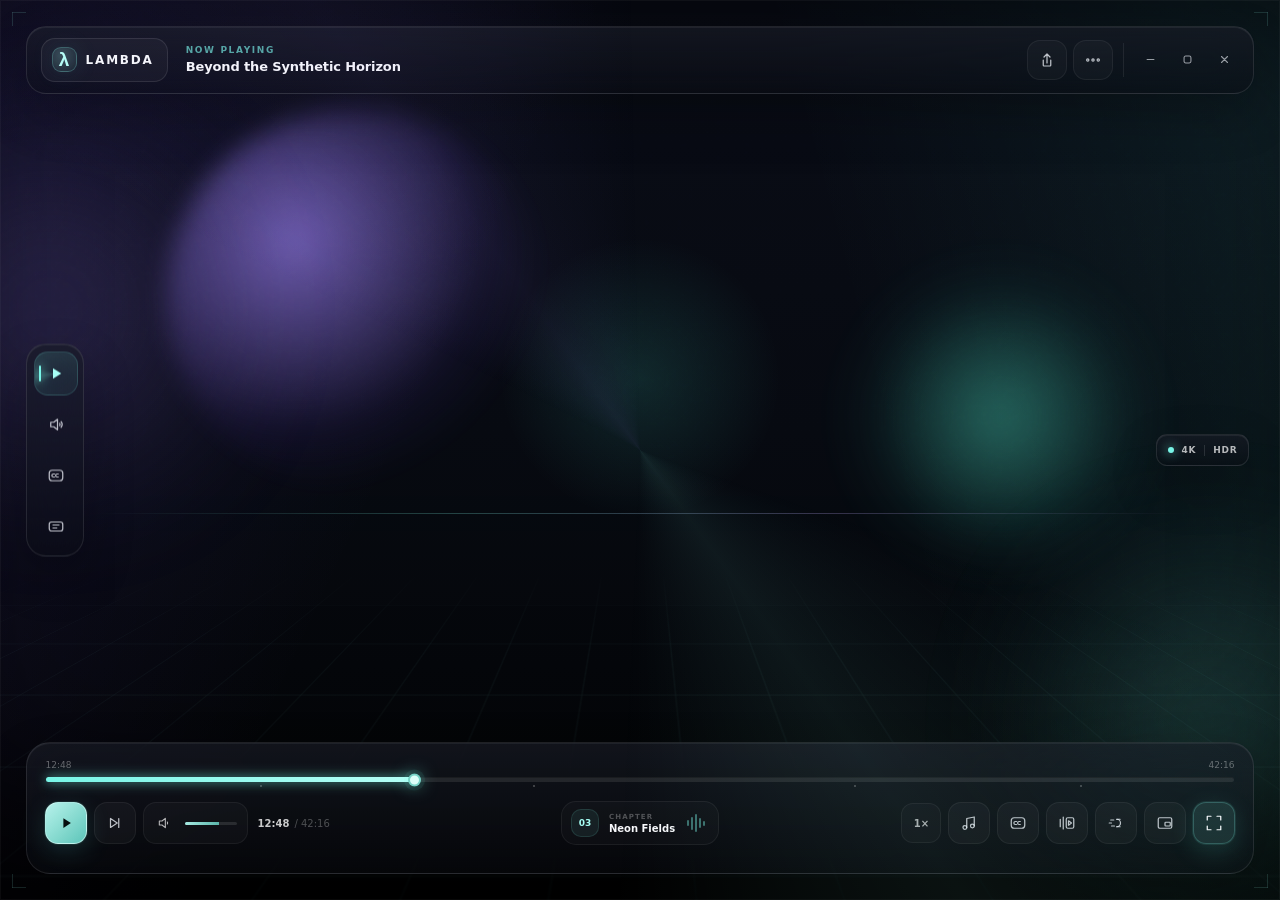
==== commit 473c7edb: "Release 0.3.2: playback controls, torrent file selection and smoother UI" ====
--- a/resources/vui/player.html
+++ b/resources/vui/player.html
@@ -63,20 +63,6 @@
           <svg viewBox="0 0 24 24"><rect x="3" y="6" width="18" height="12" rx="3"/><path d="M8 10h8M8 14h5"/></svg>
         </button>
       </aside>
-
-      <div class="center-state" aria-hidden="true">
-        <button class="play-core" tabindex="-1">
-          <span class="pulse pulse-a"></span>
-          <span class="pulse pulse-b"></span>
-          <span class="play-inner">
-            <svg viewBox="0 0 24 24"><path d="M9 6.5v11l9-5.5z"/></svg>
-          </span>
-        </button>
-        <div class="center-copy">
-          <span>READY</span>
-          <strong>Press play to enter</strong>
-        </div>
-      </div>
 
       <div class="quality-badge glass-panel" aria-hidden="true">
         <span class="status-dot"></span>
--- a/resources/vui/styles.css
+++ b/resources/vui/styles.css
@@ -1,4 +1,4 @@
-:root{--bg:#050609;--panel:rgba(15,18,26,0.58);--panel-hi:rgba(28,31,42,0.68);--line:rgba(255,255,255,0.10);--line-hi:rgba(255,255,255,0.18);--text:#f7f8fb;--muted:rgba(235,239,249,0.55);--dim:rgba(235,239,249,0.28);--cyan:#78f5e7;--cyan-2:#a7fff6;--violet:#a788ff;--blue:#6aa8ff;--shadow:0 32px 90px rgba(0,0,0,0.52);--ease:cubic-bezier(.2,.8,.2,1);}*{box-sizing:border-box;}html,body{min-height:100%;}body{margin:0;min-height:100vh;display:grid;place-items:center;overflow-x:hidden;background:radial-gradient(circle at 14% 10%,rgba(84,67,145,.16),transparent 30%),radial-gradient(circle at 88% 88%,rgba(27,111,105,.16),transparent 28%),var(--bg);color:var(--text);font-family:Inter,ui-sans-serif,system-ui,-apple-system,BlinkMacSystemFont,"Segoe UI",sans-serif;-webkit-font-smoothing:antialiased;}button{font:inherit;}button,.timeline,.volume-track{-webkit-tap-highlight-color:transparent;}.page-shell{width:min(96vw,1540px);padding:4vh 0;}.player{position:relative;width:100%;aspect-ratio:16 / 9;min-height:540px;overflow:hidden;isolation:isolate;border-radius:clamp(24px,2.6vw,42px);background:#070910;border:1px solid rgba(255,255,255,.11);box-shadow:var(--shadow),inset 0 1px rgba(255,255,255,.08);}.player::before{content:"";position:absolute;inset:0;z-index:20;pointer-events:none;border-radius:inherit;box-shadow:inset 0 0 0 1px rgba(255,255,255,.04),inset 0 -180px 180px -100px rgba(0,0,0,.8),inset 0 130px 120px -100px rgba(0,0,0,.5);}.player::after{content:"";position:absolute;z-index:40;inset:-60%;pointer-events:none;background:conic-gradient(from 0deg,transparent 0 30%,rgba(143,255,239,.07) 40%,transparent 51% 82%,rgba(152,126,255,.06) 90%,transparent 100%);animation:haloSpin 20s linear infinite;}.poster{position:absolute;inset:0;z-index:0;overflow:hidden;background:radial-gradient(circle at 50% 42%,rgba(84,255,230,.12),transparent 17%),linear-gradient(180deg,#0a0d17 0%,#070a11 48%,#030405 100%);}.poster::before{content:"";position:absolute;inset:0;background:linear-gradient(115deg,rgba(126,82,255,.10),transparent 36%),linear-gradient(255deg,rgba(77,255,218,.08),transparent 34%);animation:breathe 9s var(--ease) infinite alternate;}.poster-orb{position:absolute;border-radius:999px;filter:blur(1px);opacity:.8;}.orb-one{width:28vw;height:28vw;min-width:380px;min-height:380px;left:13%;top:12%;background:radial-gradient(circle at 34% 35%,rgba(162,134,255,.8),rgba(93,59,194,.12) 54%,transparent 72%);filter:blur(12px);animation:floatOrbA 14s var(--ease) infinite alternate;}.orb-two{width:24vw;height:24vw;min-width:330px;min-height:330px;right:9%;top:28%;background:radial-gradient(circle at 50% 50%,rgba(87,255,222,.45),rgba(40,163,149,.08) 54%,transparent 74%);filter:blur(18px);animation:floatOrbB 16s var(--ease) infinite alternate;}.poster-grid{position:absolute;left:-16%;right:-16%;bottom:-40%;height:76%;transform:perspective(500px) rotateX(65deg);transform-origin:top;background-image:linear-gradient(rgba(126,245,231,.12) 1px,transparent 1px),linear-gradient(90deg,rgba(126,245,231,.09) 1px,transparent 1px);background-size:62px 62px;mask-image:linear-gradient(to bottom,transparent,#000 20%,#000 60%,transparent);opacity:.38;animation:gridDrift 12s linear infinite;}.poster-horizon{position:absolute;left:7%;right:7%;top:57%;height:1px;background:linear-gradient(90deg,transparent,rgba(130,255,238,.24),rgba(190,175,255,.26),transparent);box-shadow:0 0 28px rgba(130,255,238,.22);}.noise{position:absolute;z-index:4;inset:0;opacity:.12;pointer-events:none;background-image:url("data:image/svg+xml,%3Csvg viewBox='0 0 180 180' xmlns='http://www.w3.org/2000/svg'%3E%3Cfilter id='n'%3E%3CfeTurbulence type='fractalNoise' baseFrequency='.9' numOctaves='3' stitchTiles='stitch'/%3E%3C/filter%3E%3Crect width='100%25' height='100%25' filter='url(%23n)' opacity='.22'/%3E%3C/svg%3E");mix-blend-mode:soft-light;}.scanline{position:absolute;z-index:5;top:-10%;left:0;right:0;height:90px;pointer-events:none;opacity:.16;background:linear-gradient(to bottom,transparent,rgba(145,255,240,.08),transparent);animation:scan 8s linear infinite;}.ambient{position:absolute;z-index:2;width:260px;height:260px;border-radius:50%;filter:blur(90px);pointer-events:none;opacity:.2;}.ambient-a{left:-80px;top:20%;background:var(--violet);animation:ambientA 10s var(--ease) infinite alternate;}.ambient-b{right:-60px;bottom:5%;background:var(--cyan);animation:ambientB 12s var(--ease) infinite alternate;}.glass-panel{background:linear-gradient(180deg,rgba(25,28,38,.66),rgba(11,13,19,.47));border:1px solid var(--line);box-shadow:inset 0 1px rgba(255,255,255,.06),0 20px 50px rgba(0,0,0,.24);backdrop-filter:blur(24px) saturate(130%);-webkit-backdrop-filter:blur(24px) saturate(130%);}.topbar{position:absolute;z-index:30;top:clamp(18px,2vw,30px);left:clamp(18px,2vw,30px);right:clamp(18px,2vw,30px);min-height:68px;display:grid;grid-template-columns:auto 1fr auto;align-items:center;gap:18px;padding:10px 12px 10px 14px;border-radius:20px;transform:translateY(0);transition:border-color .4s var(--ease),background .4s var(--ease),transform .4s var(--ease);}.topbar:hover{border-color:var(--line-hi);transform:translateY(-2px);}.brand-chip{display:inline-flex;align-items:center;gap:9px;height:44px;padding:0 13px 0 10px;border-radius:14px;border:1px solid rgba(255,255,255,.10);background:rgba(255,255,255,.035);font-weight:700;font-size:12px;letter-spacing:.15em;}.brand-mark{position:relative;display:inline-grid;place-items:center;width:25px;height:25px;border-radius:9px;border:1px solid rgba(136,255,239,.24);background:radial-gradient(circle at 35% 30%,rgba(163,255,247,.2),rgba(113,239,224,.05));box-shadow:0 0 24px rgba(113,239,224,.1);}.brand-mark i{position:absolute;width:9px;height:1.5px;border-radius:8px;background:var(--cyan);box-shadow:0 0 8px rgba(var(--accent-rgb),.7);}.brand-mark i:first-child{transform:translateY(-3px) rotate(18deg);}.brand-mark i:last-child{transform:translateY(3px) rotate(-18deg);}.media-title{min-width:0;}.media-title .eyebrow{display:block;color:var(--cyan);opacity:.66;font-size:9px;font-weight:700;letter-spacing:.18em;margin-bottom:4px;}.media-title strong{display:block;overflow:hidden;text-overflow:ellipsis;white-space:nowrap;font-size:13px;font-weight:600;letter-spacing:-.01em;}.top-actions,.control-cluster{display:flex;align-items:center;}.top-actions{gap:7px;}.icon-button,.rail-button,.mini-button,.text-button{position:relative;display:inline-grid;place-items:center;border:0;outline:0;color:rgba(245,248,255,.76);cursor:pointer;transition:transform .28s var(--ease),color .28s var(--ease),background .28s var(--ease),border-color .28s var(--ease),box-shadow .28s var(--ease);}.icon-button{width:42px;height:42px;border-radius:13px;background:rgba(255,255,255,.035);border:1px solid rgba(255,255,255,.06);}.icon-button.soft{width:40px;height:40px;background:rgba(255,255,255,.028);}.icon-button svg,.rail-button svg,.mini-button svg{width:18px;height:18px;fill:none;stroke:currentColor;stroke-width:1.65;stroke-linecap:round;stroke-linejoin:round;}.icon-button svg path[d^="M8.5"],.rail-button svg path[d^="M8 5"]{fill:currentColor;stroke:none;}.icon-button:hover,.text-button:hover{color:#fff;background:rgba(255,255,255,.08);border-color:rgba(255,255,255,.13);transform:translateY(-2px) scale(1.035);}.icon-button:active,.rail-button:active{transform:scale(.96);}.icon-button.strong{color:#06100f;background:linear-gradient(135deg,rgba(193,255,247,.95),rgba(112,239,223,.82));border-color:rgba(223,255,251,.55);box-shadow:0 0 0 1px rgba(114,248,230,.09),0 7px 26px rgba(102,238,220,.16);}.icon-button.strong:hover{box-shadow:0 0 0 1px rgba(114,248,230,.14),0 10px 34px rgba(102,238,220,.26);}.icon-button.strong.subtle{color:var(--text);background:rgba(131,250,234,.12);border-color:rgba(131,250,234,.22);}.side-rail{position:absolute;z-index:30;left:clamp(18px,2vw,30px);top:50%;transform:translateY(-50%);display:flex;flex-direction:column;gap:7px;width:58px;padding:7px;border-radius:20px;}.rail-button{width:44px;height:44px;border-radius:14px;background:transparent;border:1px solid transparent;overflow:hidden;}.rail-button:hover{background:rgba(255,255,255,.055);color:#fff;transform:scale(1.055);}.rail-button.active{color:var(--cyan-2);background:linear-gradient(145deg,rgba(121,249,232,.13),rgba(121,249,232,.04));border-color:rgba(121,249,232,.16);box-shadow:inset 0 0 25px rgba(121,249,232,.04);}.rail-button.active::after{content:"";position:absolute;left:4px;top:13px;bottom:13px;width:2px;border-radius:4px;background:var(--cyan);box-shadow:0 0 10px var(--cyan);}.rail-glow{position:absolute;inset:-50%;background:conic-gradient(from 0deg,transparent 0 65%,rgba(126,245,231,.14),transparent 80% 100%);animation:haloSpin 5s linear infinite;}.center-state{position:absolute;z-index:15;left:50%;top:50%;transform:translate(-50%,-47%);display:flex;flex-direction:column;align-items:center;gap:20px;text-align:center;}.play-core{position:relative;width:96px;height:96px;display:grid;place-items:center;border:0;border-radius:50%;background:transparent;pointer-events:none;}.play-inner{position:relative;z-index:3;width:68px;height:68px;display:grid;place-items:center;border-radius:50%;color:#04110e;background:radial-gradient(circle at 35% 25%,#d4fff9,var(--cyan) 64%,#70daca 100%);border:1px solid rgba(255,255,255,.65);box-shadow:0 14px 40px rgba(70,226,205,.22),inset 0 1px rgba(255,255,255,.85);animation:playFloat 3.8s var(--ease) infinite alternate;}.play-inner::before{content:"";position:absolute;inset:5px;border-radius:inherit;border:1px solid rgba(4,40,34,.07);}.play-inner svg{width:25px;height:25px;transform:translateX(2px);fill:currentColor;}.pulse{position:absolute;inset:11px;border-radius:50%;border:1px solid rgba(143,248,233,.18);animation:pulseRing 3.2s var(--ease) infinite;}.pulse-b{animation-delay:1.55s;}.center-copy span{color:var(--cyan);opacity:.55;font-size:9px;font-weight:700;letter-spacing:.26em;}.center-copy strong{display:block;margin-top:7px;color:rgba(255,255,255,.78);font-size:12px;font-weight:500;}.quality-badge{position:absolute;z-index:25;right:clamp(20px,2.4vw,36px);top:50%;transform:translateY(-50%);display:flex;align-items:center;gap:8px;height:32px;padding:0 11px;border-radius:11px;color:rgba(255,255,255,.7);font-size:9px;font-weight:700;letter-spacing:.08em;}.quality-badge i{width:1px;height:11px;background:rgba(255,255,255,.12);}.status-dot{width:6px;height:6px;border-radius:50%;background:var(--cyan);box-shadow:0 0 11px var(--cyan);animation:statusPulse 2.4s var(--ease) infinite;}.control-deck{position:absolute;z-index:30;left:clamp(18px,2vw,30px);right:clamp(18px,2vw,30px);bottom:clamp(18px,2vw,30px);min-height:132px;padding:17px 18px 14px;border-radius:24px;transition:transform .4s var(--ease),border-color .4s var(--ease),background .4s var(--ease);}.control-deck:hover{transform:translateY(-2px);border-color:rgba(255,255,255,.16);}.timeline-wrap{position:relative;padding:0 1px 11px;}.timeline-labels{display:flex;justify-content:space-between;margin-bottom:7px;color:rgba(255,255,255,.36);font-size:9px;font-variant-numeric:tabular-nums;}.timeline{position:relative;height:5px;border-radius:999px;overflow:visible;background:rgba(255,255,255,.09);box-shadow:inset 0 1px rgba(0,0,0,.28);}.buffered,.progress,.timeline-glow{position:absolute;left:0;top:0;height:100%;border-radius:inherit;}.buffered{width:52%;background:rgba(255,255,255,.13);}.progress{width:31%;z-index:2;background:linear-gradient(90deg,var(--cyan),#b5fff6);box-shadow:0 0 10px rgba(119,245,231,.36);}.timeline-glow{width:31%;z-index:1;filter:blur(7px);opacity:.45;background:var(--cyan);animation:timelineBreath 2.8s var(--ease) infinite alternate;}.thumb{position:absolute;z-index:4;left:31%;top:50%;width:13px;height:13px;margin-left:-6px;transform:translateY(-50%);border-radius:50%;background:#ddfff9;border:2px solid rgba(78,194,179,.7);box-shadow:0 0 0 4px rgba(118,245,229,.07),0 0 17px rgba(118,245,229,.56);transition:transform .28s var(--ease),box-shadow .28s var(--ease);}.timeline:hover .thumb{transform:translateY(-50%) scale(1.25);box-shadow:0 0 0 7px rgba(118,245,229,.08),0 0 25px rgba(118,245,229,.65);}.chapter-row{position:relative;height:8px;}.chapter-row span{position:absolute;top:3px;width:2px;height:2px;border-radius:50%;background:rgba(255,255,255,.28);}.controls-row{display:grid;grid-template-columns:1fr auto 1fr;align-items:center;gap:18px;}.control-cluster{gap:7px;min-width:0;}.control-cluster.left{justify-self:start;}.control-cluster.center{justify-self:center;}.control-cluster.right{justify-self:end;}.volume-pill{height:42px;display:flex;align-items:center;gap:7px;padding:0 10px 0 7px;border-radius:13px;background:rgba(255,255,255,.028);border:1px solid rgba(255,255,255,.055);transition:background .28s var(--ease),border-color .28s var(--ease),transform .28s var(--ease);}.volume-pill:hover{background:rgba(255,255,255,.05);border-color:rgba(255,255,255,.11);transform:translateY(-1px);}.mini-button{width:27px;height:27px;padding:0;color:rgba(255,255,255,.7);background:transparent;}.mini-button svg{width:16px;height:16px;}.volume-track{position:relative;width:52px;height:3px;overflow:hidden;border-radius:99px;background:rgba(255,255,255,.11);}.volume-track span{display:block;width:66%;height:100%;background:linear-gradient(90deg,rgba(180,255,245,.9),rgba(112,241,224,.7));}.timecode{display:flex;align-items:baseline;gap:5px;margin-left:3px;white-space:nowrap;font-size:10px;font-variant-numeric:tabular-nums;}.timecode strong{color:rgba(255,255,255,.79);font-weight:600;}.timecode span{color:rgba(255,255,255,.28);}.scene-pill{height:44px;display:flex;align-items:center;gap:10px;padding:0 13px 0 9px;border-radius:15px;border:1px solid rgba(255,255,255,.06);background:rgba(255,255,255,.025);transition:background .28s var(--ease),border-color .28s var(--ease),transform .28s var(--ease);}.scene-pill:hover{background:rgba(255,255,255,.045);border-color:rgba(255,255,255,.11);transform:translateY(-1px);}.scene-index{display:grid;place-items:center;width:28px;height:28px;border-radius:10px;color:var(--cyan-2);font-size:9px;font-weight:700;background:rgba(122,246,230,.07);border:1px solid rgba(122,246,230,.12);}.scene-copy small{display:block;color:rgba(255,255,255,.28);font-size:7px;font-weight:700;letter-spacing:.16em;margin-bottom:2px;}.scene-copy strong{display:block;font-size:10px;font-weight:600;white-space:nowrap;}.scene-wave{display:flex;align-items:center;gap:2px;height:20px;margin-left:2px;}.scene-wave i{width:2px;height:6px;border-radius:8px;background:rgba(122,246,230,.42);animation:wave 1.4s ease-in-out infinite alternate;}.scene-wave i:nth-child(2){height:13px;animation-delay:.15s;}.scene-wave i:nth-child(3){height:18px;animation-delay:.3s;}.scene-wave i:nth-child(4){height:10px;animation-delay:.45s;}.scene-wave i:nth-child(5){height:5px;animation-delay:.6s;}.text-button{width:40px;height:40px;border-radius:12px;border:1px solid rgba(255,255,255,.055);color:rgba(255,255,255,.65);background:rgba(255,255,255,.025);font-size:10px;font-weight:600;}.corner-mark{position:absolute;z-index:24;width:20px;height:20px;opacity:.35;pointer-events:none;}.corner-mark::before,.corner-mark::after{content:"";position:absolute;background:rgba(143,248,233,.42);box-shadow:0 0 8px rgba(143,248,233,.15);}.corner-mark::before{width:14px;height:1px;}.corner-mark::after{width:1px;height:14px;}.corner-mark-tl{left:12px;top:12px;}.corner-mark-tr{right:12px;top:12px;transform:rotate(90deg);}.corner-mark-bl{left:12px;bottom:12px;transform:rotate(-90deg);}.corner-mark-br{right:12px;bottom:12px;transform:rotate(180deg);}.hint{margin:14px 0 0;text-align:center;color:rgba(255,255,255,.29);font-size:11px;letter-spacing:.03em;}@keyframes haloSpin{to{transform:rotate(360deg);}}@keyframes breathe{0%{opacity:.65;transform:scale(1);}100%{opacity:1;transform:scale(1.035);}}@keyframes floatOrbA{0%{transform:translate3d(-3%,2%,0) scale(.95);}100%{transform:translate3d(5%,-4%,0) scale(1.08);}}@keyframes floatOrbB{0%{transform:translate3d(4%,-3%,0) scale(.96);}100%{transform:translate3d(-7%,6%,0) scale(1.07);}}@keyframes gridDrift{to{background-position:0 62px,62px 0;}}@keyframes scan{0%{transform:translateY(-150px);}100%{transform:translateY(1000px);}}@keyframes ambientA{to{transform:translate(50px,-30px) scale(1.2);opacity:.28;}}@keyframes ambientB{to{transform:translate(-40px,25px) scale(1.15);opacity:.26;}}@keyframes playFloat{to{transform:translateY(-5px) scale(1.025);box-shadow:0 20px 56px rgba(70,226,205,.3),inset 0 1px rgba(255,255,255,.9);}}@keyframes pulseRing{0%{transform:scale(.7);opacity:0;}30%{opacity:.55;}100%{transform:scale(1.85);opacity:0;}}@keyframes statusPulse{0%,100%{opacity:.65;box-shadow:0 0 7px var(--cyan);}50%{opacity:1;box-shadow:0 0 15px var(--cyan);}}@keyframes timelineBreath{to{opacity:.8;filter:blur(9px);}}@keyframes wave{0%{transform:scaleY(.55);opacity:.45;}100%{transform:scaleY(1.15);opacity:1;}}@media (max-width:980px){.player{min-height:620px;aspect-ratio:4 / 3;}.control-deck{min-height:154px;}.controls-row{grid-template-columns:1fr auto;grid-template-areas:"left right" "center center";row-gap:10px;}.control-cluster.left{grid-area:left;}.control-cluster.center{grid-area:center;}.control-cluster.right{grid-area:right;}.scene-pill{height:38px;}.quality-badge{display:none;}}@media (max-width:720px){.page-shell{width:100%;padding:0;}.player{min-height:100svh;aspect-ratio:auto;border-radius:0;border-left:0;border-right:0;}.topbar{top:12px;left:12px;right:12px;min-height:60px;border-radius:18px;}.brand-chip{width:42px;padding:0;justify-content:center;}.brand-chip>span:last-child{display:none;}.media-title strong{max-width:44vw;}.side-rail{left:12px;top:44%;}.center-state{top:43%;}.control-deck{left:12px;right:12px;bottom:12px;padding:15px 13px 13px;border-radius:22px;}.controls-row{grid-template-columns:1fr auto;gap:8px;}.volume-pill,.timecode,.control-cluster.right .text-button,.control-cluster.right .icon-button:nth-of-type(2),.control-cluster.right .icon-button:nth-of-type(3){display:none;}.control-cluster{gap:5px;}.icon-button{width:40px;height:40px;}.hint{display:none;}}@media (prefers-reduced-motion:reduce){*,*::before,*::after{animation-duration:.001ms !important;animation-iteration-count:1 !important;scroll-behavior:auto !important;}}
+:root{--bg:#050609;--panel:rgba(15,18,26,0.58);--panel-hi:rgba(28,31,42,0.68);--line:rgba(255,255,255,0.10);--line-hi:rgba(255,255,255,0.18);--text:#f7f8fb;--muted:rgba(235,239,249,0.55);--dim:rgba(235,239,249,0.28);--cyan:#78f5e7;--cyan-2:#a7fff6;--violet:#a788ff;--blue:#6aa8ff;--shadow:0 32px 90px rgba(0,0,0,0.52);--ease:cubic-bezier(.2,.8,.2,1);}*{box-sizing:border-box;}html,body{min-height:100%;}body{margin:0;min-height:100vh;display:grid;place-items:center;overflow-x:hidden;background:radial-gradient(circle at 14% 10%,rgba(84,67,145,.16),transparent 30%),radial-gradient(circle at 88% 88%,rgba(27,111,105,.16),transparent 28%),var(--bg);color:var(--text);font-family:Inter,ui-sans-serif,system-ui,-apple-system,BlinkMacSystemFont,"Segoe UI",sans-serif;-webkit-font-smoothing:antialiased;}button{font:inherit;}button,.timeline,.volume-track{-webkit-tap-highlight-color:transparent;}.page-shell{width:min(96vw,1540px);padding:4vh 0;}.player{position:relative;width:100%;aspect-ratio:16 / 9;min-height:540px;overflow:hidden;isolation:isolate;border-radius:clamp(24px,2.6vw,42px);background:#070910;border:1px solid rgba(255,255,255,.11);box-shadow:var(--shadow),inset 0 1px rgba(255,255,255,.08);}.player::before{content:"";position:absolute;inset:0;z-index:20;pointer-events:none;border-radius:inherit;box-shadow:inset 0 0 0 1px rgba(255,255,255,.04),inset 0 -180px 180px -100px rgba(0,0,0,.8),inset 0 130px 120px -100px rgba(0,0,0,.5);}.player::after{content:"";position:absolute;z-index:40;inset:-60%;pointer-events:none;background:conic-gradient(from 0deg,transparent 0 30%,rgba(143,255,239,.07) 40%,transparent 51% 82%,rgba(152,126,255,.06) 90%,transparent 100%);animation:haloSpin 20s linear infinite;}.poster{position:absolute;inset:0;z-index:0;overflow:hidden;background:radial-gradient(circle at 50% 42%,rgba(84,255,230,.12),transparent 17%),linear-gradient(180deg,#0a0d17 0%,#070a11 48%,#030405 100%);}.poster::before{content:"";position:absolute;inset:0;background:linear-gradient(115deg,rgba(126,82,255,.10),transparent 36%),linear-gradient(255deg,rgba(77,255,218,.08),transparent 34%);animation:breathe 9s var(--ease) infinite alternate;}.poster-orb{position:absolute;border-radius:999px;filter:blur(1px);opacity:.8;}.orb-one{width:28vw;height:28vw;min-width:380px;min-height:380px;left:13%;top:12%;background:radial-gradient(circle at 34% 35%,rgba(162,134,255,.8),rgba(93,59,194,.12) 54%,transparent 72%);filter:blur(12px);animation:floatOrbA 14s var(--ease) infinite alternate;}.orb-two{width:24vw;height:24vw;min-width:330px;min-height:330px;right:9%;top:28%;background:radial-gradient(circle at 50% 50%,rgba(87,255,222,.45),rgba(40,163,149,.08) 54%,transparent 74%);filter:blur(18px);animation:floatOrbB 16s var(--ease) infinite alternate;}.poster-grid{position:absolute;left:-16%;right:-16%;bottom:-40%;height:76%;transform:perspective(500px) rotateX(65deg);transform-origin:top;background-image:linear-gradient(rgba(126,245,231,.12) 1px,transparent 1px),linear-gradient(90deg,rgba(126,245,231,.09) 1px,transparent 1px);background-size:62px 62px;mask-image:linear-gradient(to bottom,transparent,#000 20%,#000 60%,transparent);opacity:.38;animation:gridDrift 12s linear infinite;}.poster-horizon{position:absolute;left:7%;right:7%;top:57%;height:1px;background:linear-gradient(90deg,transparent,rgba(130,255,238,.24),rgba(190,175,255,.26),transparent);box-shadow:0 0 28px rgba(130,255,238,.22);}.noise{position:absolute;z-index:4;inset:0;opacity:.12;pointer-events:none;background-image:url("data:image/svg+xml,%3Csvg viewBox='0 0 180 180' xmlns='http://www.w3.org/2000/svg'%3E%3Cfilter id='n'%3E%3CfeTurbulence type='fractalNoise' baseFrequency='.9' numOctaves='3' stitchTiles='stitch'/%3E%3C/filter%3E%3Crect width='100%25' height='100%25' filter='url(%23n)' opacity='.22'/%3E%3C/svg%3E");mix-blend-mode:soft-light;}.scanline{position:absolute;z-index:5;top:-10%;left:0;right:0;height:90px;pointer-events:none;opacity:.16;background:linear-gradient(to bottom,transparent,rgba(145,255,240,.08),transparent);animation:scan 8s linear infinite;}.ambient{position:absolute;z-index:2;width:260px;height:260px;border-radius:50%;filter:blur(90px);pointer-events:none;opacity:.2;}.ambient-a{left:-80px;top:20%;background:var(--violet);animation:ambientA 10s var(--ease) infinite alternate;}.ambient-b{right:-60px;bottom:5%;background:var(--cyan);animation:ambientB 12s var(--ease) infinite alternate;}.glass-panel{background:linear-gradient(180deg,rgba(25,28,38,.66),rgba(11,13,19,.47));border:1px solid var(--line);box-shadow:inset 0 1px rgba(255,255,255,.06),0 20px 50px rgba(0,0,0,.24);backdrop-filter:blur(24px) saturate(130%);-webkit-backdrop-filter:blur(24px) saturate(130%);}.topbar{position:absolute;z-index:30;top:clamp(18px,2vw,30px);left:clamp(18px,2vw,30px);right:clamp(18px,2vw,30px);min-height:68px;display:grid;grid-template-columns:auto 1fr auto;align-items:center;gap:18px;padding:10px 12px 10px 14px;border-radius:20px;transform:translateY(0);transition:border-color .4s var(--ease),background .4s var(--ease),transform .4s var(--ease);}.topbar:hover{border-color:var(--line-hi);transform:translateY(-2px);}.brand-chip{display:inline-flex;align-items:center;gap:9px;height:44px;padding:0 13px 0 10px;border-radius:14px;border:1px solid rgba(255,255,255,.10);background:rgba(255,255,255,.035);font-weight:700;font-size:12px;letter-spacing:.15em;}.brand-mark{position:relative;display:inline-grid;place-items:center;width:25px;height:25px;border-radius:9px;border:1px solid rgba(136,255,239,.24);background:radial-gradient(circle at 35% 30%,rgba(163,255,247,.2),rgba(113,239,224,.05));box-shadow:0 0 24px rgba(113,239,224,.1);}.brand-mark i{position:absolute;width:9px;height:1.5px;border-radius:8px;background:var(--cyan);box-shadow:0 0 8px rgba(var(--accent-rgb),.7);}.brand-mark i:first-child{transform:translateY(-3px) rotate(18deg);}.brand-mark i:last-child{transform:translateY(3px) rotate(-18deg);}.media-title{min-width:0;}.media-title .eyebrow{display:block;color:var(--cyan);opacity:.66;font-size:9px;font-weight:700;letter-spacing:.18em;margin-bottom:4px;}.media-title strong{display:block;overflow:hidden;text-overflow:ellipsis;white-space:nowrap;font-size:13px;font-weight:600;letter-spacing:-.01em;}.top-actions,.control-cluster{display:flex;align-items:center;}.top-actions{gap:7px;}.icon-button,.rail-button,.mini-button,.text-button{position:relative;display:inline-grid;place-items:center;border:0;outline:0;color:rgba(245,248,255,.76);cursor:pointer;transition:transform .28s var(--ease),color .28s var(--ease),background .28s var(--ease),border-color .28s var(--ease),box-shadow .28s var(--ease);}.icon-button{width:42px;height:42px;border-radius:13px;background:rgba(255,255,255,.035);border:1px solid rgba(255,255,255,.06);}.icon-button.soft{width:40px;height:40px;background:rgba(255,255,255,.028);}.icon-button svg,.rail-button svg,.mini-button svg{width:18px;height:18px;fill:none;stroke:currentColor;stroke-width:1.65;stroke-linecap:round;stroke-linejoin:round;}.icon-button svg path[d^="M8.5"],.rail-button svg path[d^="M8 5"]{fill:currentColor;stroke:none;}.icon-button:hover,.text-button:hover{color:#fff;background:rgba(255,255,255,.08);border-color:rgba(255,255,255,.13);transform:translateY(-2px) scale(1.035);}.icon-button:active,.rail-button:active{transform:scale(.96);}.icon-button.strong{color:#06100f;background:linear-gradient(135deg,rgba(193,255,247,.95),rgba(112,239,223,.82));border-color:rgba(223,255,251,.55);box-shadow:0 0 0 1px rgba(114,248,230,.09),0 7px 26px rgba(102,238,220,.16);}.icon-button.strong:hover{box-shadow:0 0 0 1px rgba(114,248,230,.14),0 10px 34px rgba(102,238,220,.26);}.icon-button.strong.subtle{color:var(--text);background:rgba(131,250,234,.12);border-color:rgba(131,250,234,.22);}.side-rail{position:absolute;z-index:30;left:clamp(18px,2vw,30px);top:50%;transform:translateY(-50%);display:flex;flex-direction:column;gap:7px;width:58px;padding:7px;border-radius:20px;}.rail-button{width:44px;height:44px;border-radius:14px;background:transparent;border:1px solid transparent;overflow:hidden;}.rail-button:hover{background:rgba(255,255,255,.055);color:#fff;transform:scale(1.055);}.rail-button.active{color:var(--cyan-2);background:linear-gradient(145deg,rgba(121,249,232,.13),rgba(121,249,232,.04));border-color:rgba(121,249,232,.16);box-shadow:inset 0 0 25px rgba(121,249,232,.04);}.rail-button.active::after{content:"";position:absolute;left:4px;top:13px;bottom:13px;width:2px;border-radius:4px;background:var(--cyan);box-shadow:0 0 10px var(--cyan);}.rail-glow{position:absolute;inset:-50%;background:conic-gradient(from 0deg,transparent 0 65%,rgba(126,245,231,.14),transparent 80% 100%);animation:haloSpin 5s linear infinite;}.quality-badge{position:absolute;z-index:25;right:clamp(20px,2.4vw,36px);top:50%;transform:translateY(-50%);display:flex;align-items:center;gap:8px;height:32px;padding:0 11px;border-radius:11px;color:rgba(255,255,255,.7);font-size:9px;font-weight:700;letter-spacing:.08em;}.quality-badge i{width:1px;height:11px;background:rgba(255,255,255,.12);}.status-dot{width:6px;height:6px;border-radius:50%;background:var(--cyan);box-shadow:0 0 11px var(--cyan);animation:statusPulse 2.4s var(--ease) infinite;}.control-deck{position:absolute;z-index:30;left:clamp(18px,2vw,30px);right:clamp(18px,2vw,30px);bottom:clamp(18px,2vw,30px);min-height:132px;padding:17px 18px 14px;border-radius:24px;transition:transform .4s var(--ease),border-color .4s var(--ease),background .4s var(--ease);}.control-deck:hover{transform:translateY(-2px);border-color:rgba(255,255,255,.16);}.timeline-wrap{position:relative;padding:0 1px 11px;}.timeline-labels{display:flex;justify-content:space-between;margin-bottom:7px;color:rgba(255,255,255,.36);font-size:9px;font-variant-numeric:tabular-nums;}.timeline{position:relative;height:5px;border-radius:999px;overflow:visible;background:rgba(255,255,255,.09);box-shadow:inset 0 1px rgba(0,0,0,.28);}.buffered,.progress,.timeline-glow{position:absolute;left:0;top:0;height:100%;border-radius:inherit;}.buffered{width:52%;background:rgba(255,255,255,.13);}.progress{width:31%;z-index:2;background:linear-gradient(90deg,var(--cyan),#b5fff6);box-shadow:0 0 10px rgba(119,245,231,.36);}.timeline-glow{width:31%;z-index:1;filter:blur(7px);opacity:.45;background:var(--cyan);animation:timelineBreath 2.8s var(--ease) infinite alternate;}.thumb{position:absolute;z-index:4;left:31%;top:50%;width:13px;height:13px;margin-left:-6px;transform:translateY(-50%);border-radius:50%;background:#ddfff9;border:2px solid rgba(78,194,179,.7);box-shadow:0 0 0 4px rgba(118,245,229,.07),0 0 17px rgba(118,245,229,.56);transition:transform .28s var(--ease),box-shadow .28s var(--ease);}.timeline:hover .thumb{transform:translateY(-50%) scale(1.25);box-shadow:0 0 0 7px rgba(118,245,229,.08),0 0 25px rgba(118,245,229,.65);}.chapter-row{position:relative;height:8px;}.chapter-row span{position:absolute;top:3px;width:2px;height:2px;border-radius:50%;background:rgba(255,255,255,.28);}.controls-row{display:grid;grid-template-columns:1fr auto 1fr;align-items:center;gap:18px;}.control-cluster{gap:7px;min-width:0;}.control-cluster.left{justify-self:start;}.control-cluster.center{justify-self:center;}.control-cluster.right{justify-self:end;}.volume-pill{height:42px;display:flex;align-items:center;gap:7px;padding:0 10px 0 7px;border-radius:13px;background:rgba(255,255,255,.028);border:1px solid rgba(255,255,255,.055);transition:background .28s var(--ease),border-color .28s var(--ease),transform .28s var(--ease);}.volume-pill:hover{background:rgba(255,255,255,.05);border-color:rgba(255,255,255,.11);transform:translateY(-1px);}.mini-button{width:27px;height:27px;padding:0;color:rgba(255,255,255,.7);background:transparent;}.mini-button svg{width:16px;height:16px;}.volume-track{position:relative;width:52px;height:3px;overflow:hidden;border-radius:99px;background:rgba(255,255,255,.11);}.volume-track span{display:block;width:66%;height:100%;background:linear-gradient(90deg,rgba(180,255,245,.9),rgba(112,241,224,.7));}.timecode{display:flex;align-items:baseline;gap:5px;margin-left:3px;white-space:nowrap;font-size:10px;font-variant-numeric:tabular-nums;}.timecode strong{color:rgba(255,255,255,.79);font-weight:600;}.timecode span{color:rgba(255,255,255,.28);}.scene-pill{height:44px;display:flex;align-items:center;gap:10px;padding:0 13px 0 9px;border-radius:15px;border:1px solid rgba(255,255,255,.06);background:rgba(255,255,255,.025);transition:background .28s var(--ease),border-color .28s var(--ease),transform .28s var(--ease);}.scene-pill:hover{background:rgba(255,255,255,.045);border-color:rgba(255,255,255,.11);transform:translateY(-1px);}.scene-index{display:grid;place-items:center;width:28px;height:28px;border-radius:10px;color:var(--cyan-2);font-size:9px;font-weight:700;background:rgba(122,246,230,.07);border:1px solid rgba(122,246,230,.12);}.scene-copy small{display:block;color:rgba(255,255,255,.28);font-size:7px;font-weight:700;letter-spacing:.16em;margin-bottom:2px;}.scene-copy strong{display:block;font-size:10px;font-weight:600;white-space:nowrap;}.scene-wave{display:flex;align-items:center;gap:2px;height:20px;margin-left:2px;}.scene-wave i{width:2px;height:6px;border-radius:8px;background:rgba(122,246,230,.42);animation:wave 1.4s ease-in-out infinite alternate;}.scene-wave i:nth-child(2){height:13px;animation-delay:.15s;}.scene-wave i:nth-child(3){height:18px;animation-delay:.3s;}.scene-wave i:nth-child(4){height:10px;animation-delay:.45s;}.scene-wave i:nth-child(5){height:5px;animation-delay:.6s;}.text-button{width:40px;height:40px;border-radius:12px;border:1px solid rgba(255,255,255,.055);color:rgba(255,255,255,.65);background:rgba(255,255,255,.025);font-size:10px;font-weight:600;}.corner-mark{position:absolute;z-index:24;width:20px;height:20px;opacity:.35;pointer-events:none;}.corner-mark::before,.corner-mark::after{content:"";position:absolute;background:rgba(143,248,233,.42);box-shadow:0 0 8px rgba(143,248,233,.15);}.corner-mark::before{width:14px;height:1px;}.corner-mark::after{width:1px;height:14px;}.corner-mark-tl{left:12px;top:12px;}.corner-mark-tr{right:12px;top:12px;transform:rotate(90deg);}.corner-mark-bl{left:12px;bottom:12px;transform:rotate(-90deg);}.corner-mark-br{right:12px;bottom:12px;transform:rotate(180deg);}.hint{margin:14px 0 0;text-align:center;color:rgba(255,255,255,.29);font-size:11px;letter-spacing:.03em;}@keyframes haloSpin{to{transform:rotate(360deg);}}@keyframes breathe{0%{opacity:.65;transform:scale(1);}100%{opacity:1;transform:scale(1.035);}}@keyframes floatOrbA{0%{transform:translate3d(-3%,2%,0) scale(.95);}100%{transform:translate3d(5%,-4%,0) scale(1.08);}}@keyframes floatOrbB{0%{transform:translate3d(4%,-3%,0) scale(.96);}100%{transform:translate3d(-7%,6%,0) scale(1.07);}}@keyframes gridDrift{to{background-position:0 62px,62px 0;}}@keyframes scan{0%{transform:translateY(-150px);}100%{transform:translateY(1000px);}}@keyframes ambientA{to{transform:translate(50px,-30px) scale(1.2);opacity:.28;}}@keyframes ambientB{to{transform:translate(-40px,25px) scale(1.15);opacity:.26;}}@keyframes playFloat{to{transform:translateY(-5px) scale(1.025);box-shadow:0 20px 56px rgba(70,226,205,.3),inset 0 1px rgba(255,255,255,.9);}}@keyframes pulseRing{0%{transform:scale(.7);opacity:0;}30%{opacity:.55;}100%{transform:scale(1.85);opacity:0;}}@keyframes statusPulse{0%,100%{opacity:.65;box-shadow:0 0 7px var(--cyan);}50%{opacity:1;box-shadow:0 0 15px var(--cyan);}}@keyframes timelineBreath{to{opacity:.8;filter:blur(9px);}}@keyframes wave{0%{transform:scaleY(.55);opacity:.45;}100%{transform:scaleY(1.15);opacity:1;}}@media (max-width:980px){.player{min-height:620px;aspect-ratio:4 / 3;}.control-deck{min-height:154px;}.controls-row{grid-template-columns:1fr auto;grid-template-areas:"left right" "center center";row-gap:10px;}.control-cluster.left{grid-area:left;}.control-cluster.center{grid-area:center;}.control-cluster.right{grid-area:right;}.scene-pill{height:38px;}.quality-badge{display:none;}}@media (max-width:720px){.page-shell{width:100%;padding:0;}.player{min-height:100svh;aspect-ratio:auto;border-radius:0;border-left:0;border-right:0;}.topbar{top:12px;left:12px;right:12px;min-height:60px;border-radius:18px;}.brand-chip{width:42px;padding:0;justify-content:center;}.brand-chip>span:last-child{display:none;}.media-title strong{max-width:44vw;}.side-rail{left:12px;top:44%;}.control-deck{left:12px;right:12px;bottom:12px;padding:15px 13px 13px;border-radius:22px;}.controls-row{grid-template-columns:1fr auto;gap:8px;}.volume-pill,.timecode,.control-cluster.right .text-button,.control-cluster.right .icon-button:nth-of-type(2),.control-cluster.right .icon-button:nth-of-type(3){display:none;}.control-cluster{gap:5px;}.icon-button{width:40px;height:40px;}.hint{display:none;}}@media (prefers-reduced-motion:reduce){*,*::before,*::after{animation-duration:.001ms !important;animation-iteration-count:1 !important;scroll-behavior:auto !important;}}
 @font-face{font-family:Inter;font-style:normal;font-weight:100 900;font-display:swap;src:url("./InterVariable.woff2") format("woff2")}
 html,body{background:transparent!important}
 body{overflow:hidden}
@@ -12,16 +12,12 @@
 /* These pseudo-elements sit above the native video, not inside .poster. */
 .player.media-active::before,.player.media-active::after{display:none!important;animation:none!important;content:none!important}
 .poster,.ambient,.noise,.scanline{transition:opacity .35s var(--ease)}
-.center-state{transition:opacity .25s var(--ease),transform .25s var(--ease)}
-.center-state.lambda-hidden{display:none!important;opacity:0;pointer-events:none}
 .player.lambda-chrome-hidden .topbar,
 .player.lambda-chrome-hidden .side-rail,
 .player.lambda-chrome-hidden .control-deck,
 .player.lambda-chrome-hidden .quality-badge,
-.player.lambda-chrome-hidden .corner-mark,
-.player.lambda-chrome-hidden .center-state{opacity:0!important;pointer-events:none!important}
+.player.lambda-chrome-hidden .corner-mark{opacity:0!important;pointer-events:none!important}
 .topbar,.side-rail,.control-deck,.quality-badge,.corner-mark{transition:opacity .25s var(--ease),border-color .4s var(--ease),background .4s var(--ease)}
-.play-core{pointer-events:auto;cursor:pointer}
 .timeline,.volume-track{cursor:pointer}
 .icon-button[aria-label="Picture in picture"]{opacity:.28;cursor:not-allowed;pointer-events:none}
 .lambda-settings{position:absolute;z-index:55;right:clamp(18px,2vw,30px);bottom:clamp(164px,13vw,190px);width:min(410px,calc(100% - 36px));max-height:min(58vh,520px);overflow:auto;padding:15px;border-radius:20px;opacity:0;transform:translateY(12px) scale(.985);pointer-events:none;transition:opacity .25s var(--ease),transform .25s var(--ease)}
@@ -86,12 +82,7 @@
 .timeline.scrubbing .thumb{transform:translateY(-50%) scale(1.35)}
 .timeline-tip{position:absolute;z-index:6;bottom:15px;left:0;transform:translateX(-50%) translateY(4px);padding:4px 7px;border-radius:7px;background:rgba(10,13,19,.92);border:1px solid rgba(255,255,255,.12);color:#e9fffb;font-size:10px;font-weight:600;font-variant-numeric:tabular-nums;white-space:nowrap;pointer-events:none;opacity:0;transition:opacity .15s var(--ease),transform .15s var(--ease)}
 .timeline.tip-visible .timeline-tip{opacity:1;transform:translateX(-50%) translateY(0)}
-
-/* Loading state for the center button. */
-.player.is-loading .play-inner svg{opacity:0}
-.player.is-loading .play-inner::after{content:"";position:absolute;inset:18px;border-radius:50%;border:2.5px solid rgba(4,17,14,.18);border-top-color:#04110e;animation:lambdaSpin .8s linear infinite}
 @keyframes lambdaSpin{to{transform:rotate(360deg)}}
-.center-copy strong{max-width:min(520px,70vw);overflow:hidden;text-overflow:ellipsis;white-space:nowrap}
 
 /* RIFE indicator on the quality badge. */
 .quality-badge.rife-on{border-color:rgba(121,249,232,.28);color:var(--cyan-2)}
@@ -108,11 +99,11 @@
 .lambda-settings::-webkit-scrollbar-thumb{border-width:3px;border-right-width:3px}
 
 /* Short windows: keep controls clear of each other. */
-@media (max-height:640px){.side-rail{display:none}.quality-badge{display:none}.center-state{gap:12px}.play-core{transform:scale(.82)}}
-@media (max-height:520px){.center-copy{display:none}.scene-pill{display:none}}
+@media (max-height:640px){.side-rail{display:none}.quality-badge{display:none}}
+@media (max-height:520px){.scene-pill{display:none}}
 
 /* Mini player (always on top): compact chrome that appears on hover. */
-html.is-mini .side-rail,html.is-mini .quality-badge,html.is-mini .center-copy,html.is-mini .scene-pill,
+html.is-mini .side-rail,html.is-mini .quality-badge,html.is-mini .scene-pill,
 html.is-mini .timeline-labels,html.is-mini .media-title .eyebrow,html.is-mini .chapter-row,
 html.is-mini .top-actions .icon-button,html.is-mini .control-cluster.right .icon-button:not([aria-label="Mini player"]),
 html.is-mini .control-cluster.right .text-button,html.is-mini .timecode,html.is-mini .volume-pill{display:none!important}
@@ -127,7 +118,6 @@
 html.is-mini .timeline-wrap{padding-bottom:8px}
 html.is-mini .controls-row{grid-template-columns:1fr auto}
 html.is-mini .icon-button{width:32px;height:32px;border-radius:10px}
-html.is-mini .center-state{transform:translate(-50%,-50%) scale(.62)}
 html.is-mini .lambda-settings{display:none}
 html.is-mini .player:not(:hover) .topbar,html.is-mini .player:not(:hover) .control-deck{opacity:0;pointer-events:none}
 html.is-mini .player:not(:hover) .topbar{transform:translateY(-8px)}
@@ -152,3 +142,5 @@
 .lambda-option-reason{display:block;max-width:300px;font-size:9px;line-height:1.5;margin:5px 0;white-space:normal;text-align:left}.lambda-option:disabled:has(.lambda-option-reason){opacity:.65}
 
 .fps-button{font-size:10px;font-weight:700;letter-spacing:.03em}.fps-button.active{color:var(--cyan);background:rgba(var(--accent-rgb),0.1255)}.frc-diagnostics[hidden]{display:none!important}
+
+.lambda-subtitle-override{display:flex;align-items:center;gap:9px;margin:14px 2px;font-size:11px;color:rgba(245,247,251,.76)}.lambda-subtitle-override input{accent-color:var(--cyan)}.lambda-subtitle-note{font-size:11px;line-height:1.6;color:rgba(245,247,251,.5);margin:10px 2px}
--- a/resources/vui/motion.css
+++ b/resources/vui/motion.css
@@ -56,14 +56,14 @@
 }
 
 @keyframes launch-mark-arrive {
-  from { opacity: 0; transform: translateY(18px) scale(.72) rotate(-11deg); filter: blur(12px); }
-  70% { opacity: 1; transform: translateY(-3px) scale(1.06) rotate(2deg); filter: blur(0); }
-  to { opacity: 1; transform: translateY(0) scale(1) rotate(0); filter: blur(0); }
+  from { opacity: 0; transform: translateY(18px) scale(.72) rotate(-11deg); }
+  70% { opacity: 1; transform: translateY(-3px) scale(1.06) rotate(2deg); }
+  to { opacity: 1; transform: translateY(0) scale(1) rotate(0); }
 }
 
 @keyframes launch-name-arrive {
-  from { opacity: 0; transform: translateY(12px); letter-spacing: .5em; }
-  to { opacity: 1; transform: translateY(0); letter-spacing: .32em; }
+  from { opacity: 0; transform: translateY(12px); }
+  to { opacity: 1; transform: translateY(0); }
 }
 
 @keyframes launch-rule-arrive {
@@ -85,6 +85,8 @@
   background: radial-gradient(circle at 50% 48%, #15212a 0, #080d14 28%, #050609 68%);
   animation: launch-away .68s var(--motion-ease) 1.05s forwards;
 }
+.launch-intro { will-change: opacity; }
+.launch-lambda, .launch-name, .launch-rule { will-change: transform, opacity; }
 .launch-emblem { display: grid; justify-items: center; gap: 12px; }
 .launch-lambda {
   color: #bbfff6;
@@ -335,18 +337,6 @@
 .side-rail { animation: rail-arrive .65s var(--motion-ease) .1s backwards; }
 .quality-badge { animation: badge-arrive .65s var(--motion-ease) .16s backwards; }
 .control-deck { animation: content-arrive .72s var(--motion-ease) .12s backwards; }
-.center-state { transition: opacity .38s var(--motion-ease), transform .52s var(--motion-ease); }
-.center-state.lambda-hidden {
-  display: flex !important;
-  opacity: 0;
-  transform: translate(-50%, -42%) scale(.96);
-  pointer-events: none;
-}
-.center-state.lambda-hidden * { pointer-events: none !important; }
-.center-state:not(.lambda-hidden) { animation: center-arrive .48s var(--motion-ease) both; }
-.player.is-paused .play-inner { box-shadow: 0 18px 52px rgba(70,226,205,.3), inset 0 1px rgba(255,255,255,.92); }
-.player.is-finished .play-inner { animation: ripple-soft .9s var(--motion-ease) 1; }
-.player.is-loading .center-copy span { animation: value-arrive .5s var(--motion-ease) infinite alternate; }
 .player.lambda-chrome-hidden .topbar { transform: translateY(-18px) scale(.99); }
 .player.lambda-chrome-hidden .control-deck { transform: translateY(22px) scale(.99); }
 .player.lambda-chrome-hidden .quality-badge { transform: translate(10px, -50%); }
--- a/resources/vui/preferences.css
+++ b/resources/vui/preferences.css
@@ -14,6 +14,7 @@
 .preference-row{display:flex;align-items:center;justify-content:space-between;gap:12px;margin:14px 0;font-size:12px}
 .preference-row select{background:#151923;color:var(--text);border:1px solid var(--line);border-radius:9px;padding:8px;font:inherit}
 .preference-row input{accent-color:var(--cyan)}
+.reduce-motion .launch-intro{display:none!important}
 .reduce-motion *, .reduce-motion *::before,.reduce-motion *::after{animation:none!important;transition:none!important;scroll-behavior:auto!important}
 .episode-list,.sources-list,.lambda-popover{scrollbar-width:auto;scrollbar-color:auto}
 .episode-list::-webkit-scrollbar,.sources-list::-webkit-scrollbar,.lambda-popover::-webkit-scrollbar{width:8px;background:transparent}
@@ -31,3 +32,7 @@
 .lambda-update-notice span{font-size:14px;line-height:1.7;color:var(--muted)}
 .release-highlights{margin:24px 0;padding-left:20px;color:var(--text);font-size:14px;line-height:1.7}.release-highlights li{margin:10px 0}.release-highlights li::marker{color:var(--cyan)}
 .lambda-update-notice button{font:inherit;font-size:13px;padding:12px 18px;border-radius:12px}
+.shortcut-dialog{width:min(640px,calc(100vw - 48px));max-height:calc(100vh - 64px);box-sizing:border-box;padding:28px;border:1px solid var(--line);border-radius:22px;background:linear-gradient(145deg,#191d27,#0b0d13);color:var(--text);box-shadow:0 28px 90px #0009;overflow:auto}
+.shortcut-dialog::backdrop{background:#0009}.shortcut-dialog h2{margin:0 0 12px;font-size:23px}.shortcut-dialog p{font-size:13px;line-height:1.6;color:var(--muted)}
+.shortcut-list{max-height:440px;overflow:auto;scrollbar-width:thin;scrollbar-color:var(--cyan) transparent}.shortcut-row{display:grid;grid-template-columns:1fr 150px 55px;gap:10px;align-items:center;padding:8px 0;font-size:13px}
+.shortcut-dialog button{font:inherit;color:var(--text);background:rgba(255,255,255,.04);border:1px solid var(--line);border-radius:10px;padding:10px;cursor:pointer}.shortcut-dialog button:hover,.shortcut-dialog button:focus-visible{border-color:var(--cyan)}.shortcut-actions{display:flex;justify-content:space-between;gap:12px}.shortcut-dialog .shortcut-error{color:#ff9292;min-height:20px}
